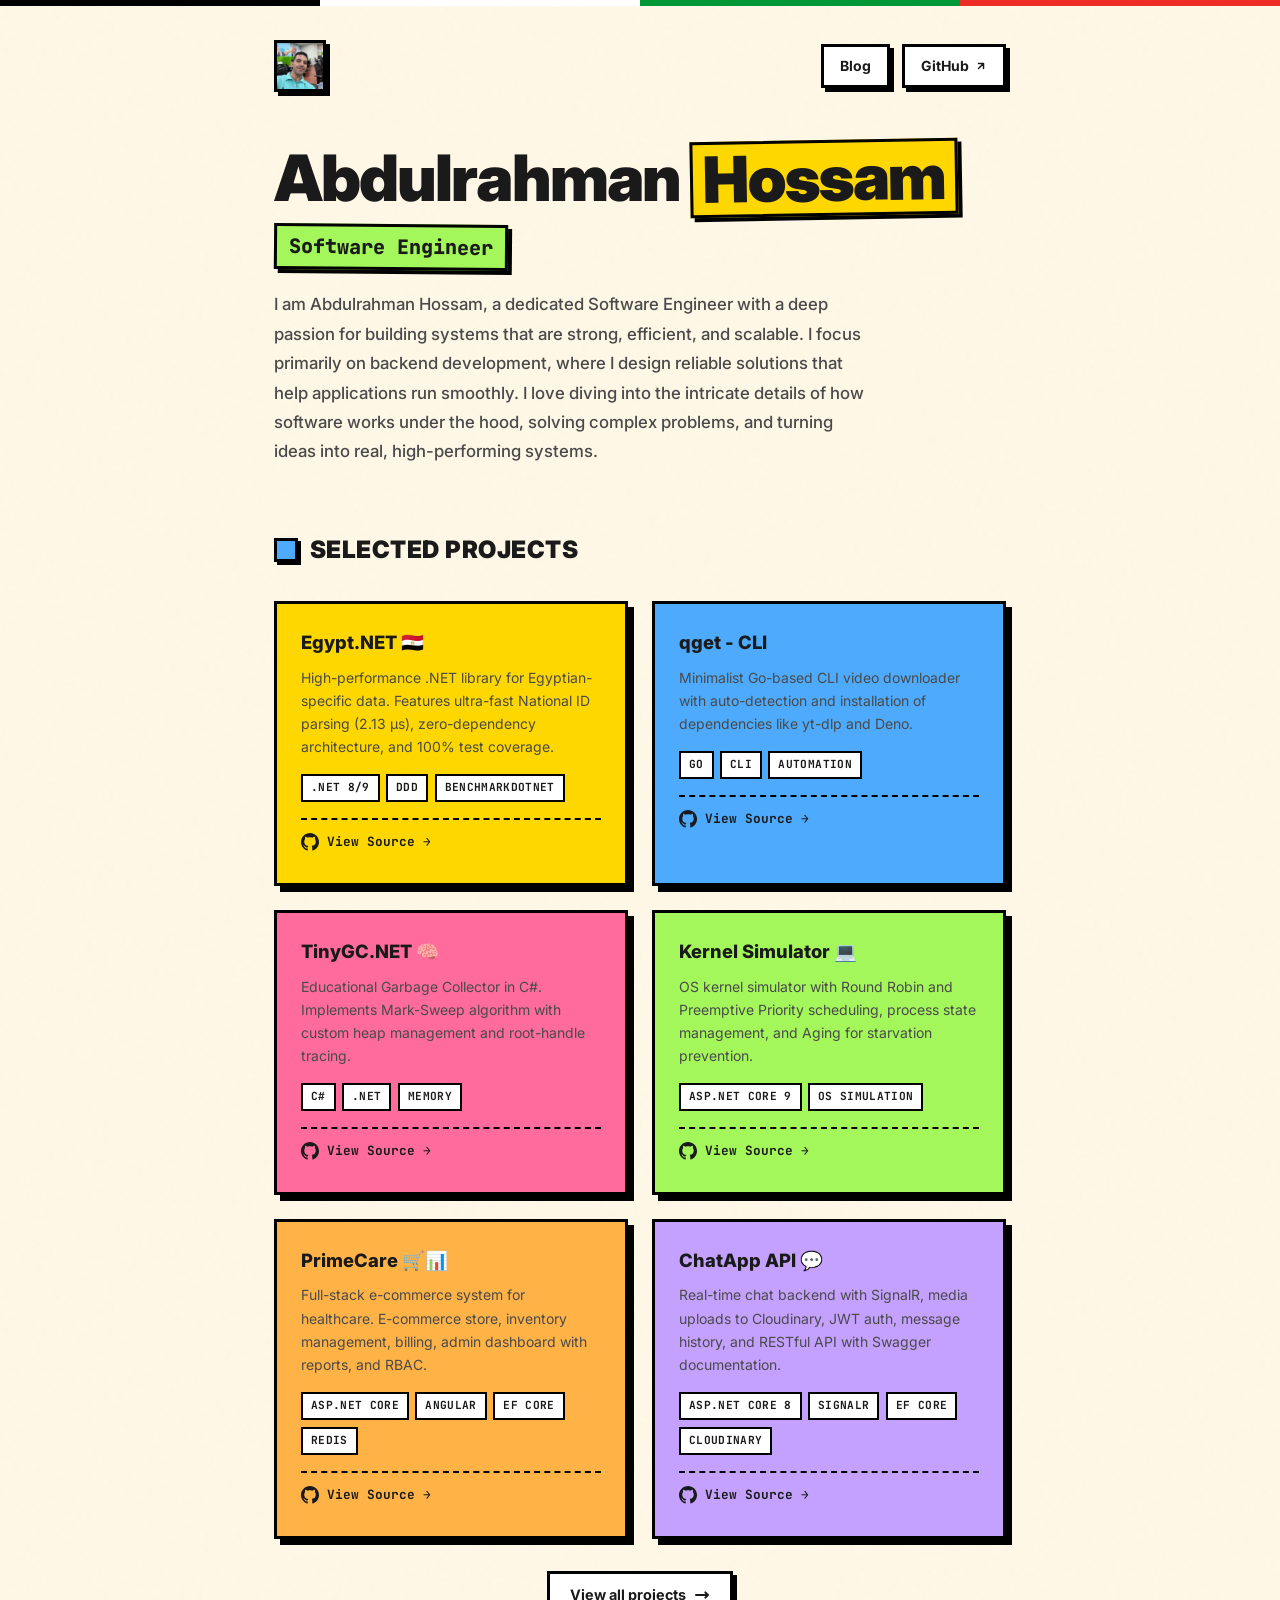
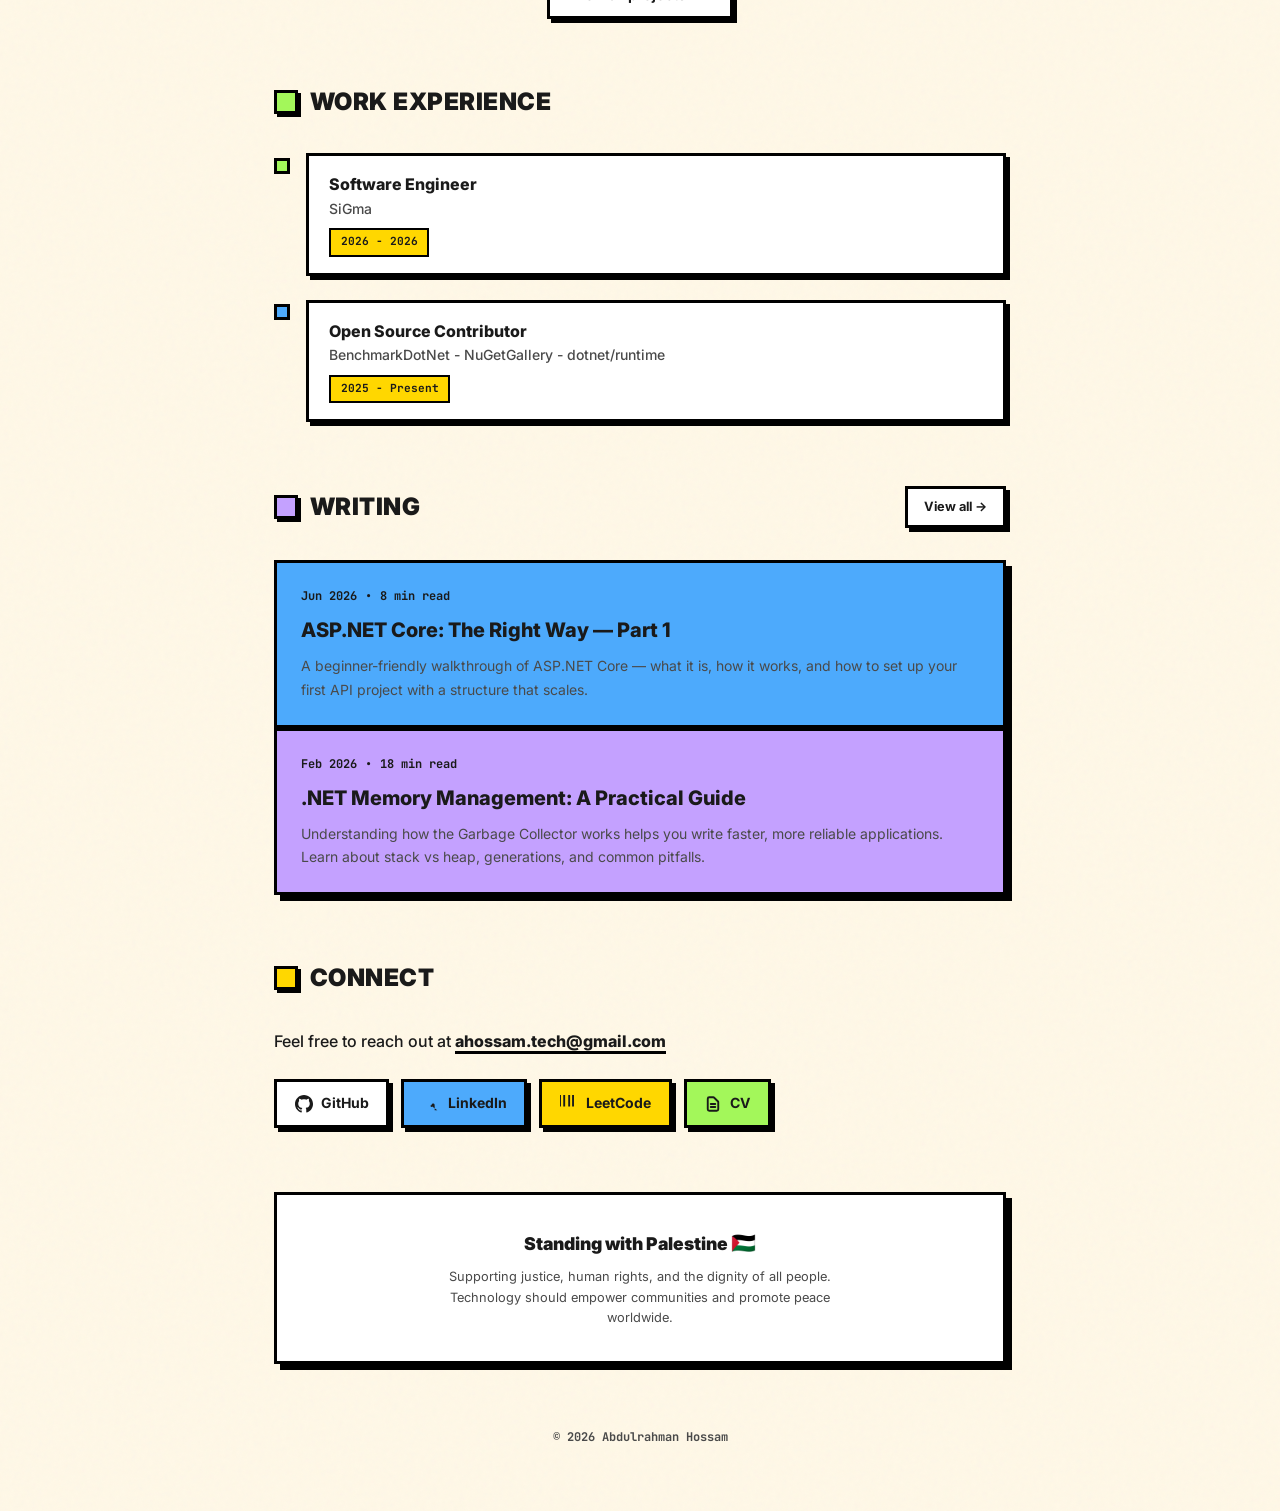
==== index.html @ 070689e4 "feat: add new blog post on ASP.NET Core and update blog stats" ====
<!DOCTYPE html>
<html lang="en">

<head>
    <meta charset="UTF-8">
    <meta name="viewport" content="width=device-width, initial-scale=1.0">
    <meta name="description"
        content="Abdulrahman Hossam - Software Engineer specializing in .NET, Go, and backend systems">
    <link rel="icon"
        href="data:image/svg+xml,<svg xmlns='http://www.w3.org/2000/svg' viewBox='0 0 100 100'><rect fill='%23FFD700' width='100' height='100' rx='0'/><rect fill='%23000' x='3' y='3' width='94' height='94' rx='0'/><text x='50' y='68' font-family='monospace' font-size='40' font-weight='bold' fill='%23FFD700' text-anchor='middle'>AH</text></svg>"
        type="image/svg+xml">
    <title>Abdulrahman Hossam | Software Engineer</title>

    <link rel="preconnect" href="https://fonts.googleapis.com">
    <link rel="preconnect" href="https://fonts.gstatic.com" crossorigin>
    <link rel="stylesheet"
        href="https://fonts.googleapis.com/css2?family=Inter:wght@400;500;600;700;800;900&family=JetBrains+Mono:wght@400;500;700&display=swap">

    <style>
        /* ============================================
           NEO-BRUTALISM DESIGN SYSTEM
           ============================================ */

        :root {
            --bg: #FFF8E7;
            --bg-alt: #FFF3D4;
            --card-bg: #fff;
            --text: #1a1a1a;
            --text-muted: #4a4a4a;
            --border: #000000;
            --shadow: #000000;
            --yellow: #FFD700;
            --pink: #FF6B9D;
            --blue: #4DAAFC;
            --green: #A3F75A;
            --purple: #C4A1FF;
            --orange: #FFB347;
            --red: #FF4D4D;
            --border-w: 3px;
            --shadow-sm: 4px 4px 0px var(--shadow);
            --shadow-md: 6px 6px 0px var(--shadow);
            --shadow-lg: 8px 8px 0px var(--shadow);
        }

        * {
            margin: 0;
            padding: 0;
            box-sizing: border-box;
        }

        html {
            scroll-behavior: smooth;
        }

        body {
            font-family: 'Inter', sans-serif;
            background-color: var(--bg);
            color: var(--text);
            min-height: 100vh;
            line-height: 1.6;
            /* Noise texture */
            background-image: url("data:image/svg+xml,%3Csvg viewBox='0 0 256 256' xmlns='http://www.w3.org/2000/svg'%3E%3Cfilter id='noise'%3E%3CfeTurbulence type='fractalNoise' baseFrequency='0.9' numOctaves='4' stitchTiles='stitch'/%3E%3C/filter%3E%3Crect width='100%25' height='100%25' filter='url(%23noise)' opacity='0.03'/%3E%3C/svg%3E");
        }

        a {
            color: inherit;
            text-decoration: none;
        }

        /* ============================================
           COMPONENTS
           ============================================ */

        /* --- Flag Banner --- */
        .flag-banner {
            position: fixed;
            top: 0;
            left: 0;
            width: 100%;
            height: 6px;
            display: flex;
            z-index: 100;
        }

        .flag-banner div {
            flex: 1;
        }

        /* --- Navigation --- */
        .nav {
            display: flex;
            justify-content: space-between;
            align-items: center;
            margin-bottom: 3rem;
            padding-top: 1rem;
        }

        .nav-avatar {
            width: 52px;
            height: 52px;
            border: var(--border-w) solid var(--border);
            box-shadow: var(--shadow-sm);
            overflow: hidden;
            background: var(--yellow);
        }

        .nav-avatar img {
            width: 100%;
            height: 100%;
            object-fit: cover;
        }

        .nav-links {
            display: flex;
            gap: 0.75rem;
        }

        .nav-link {
            display: inline-flex;
            align-items: center;
            gap: 0.35rem;
            padding: 0.5rem 1rem;
            font-size: 0.875rem;
            font-weight: 700;
            border: var(--border-w) solid var(--border);
            background: #fff;
            box-shadow: var(--shadow-sm);
            cursor: pointer;
            transition: transform 0.1s, box-shadow 0.1s;
        }

        .nav-link:hover {
            transform: translate(2px, 2px);
            box-shadow: 2px 2px 0px var(--shadow);
        }

        .nav-link:active {
            transform: translate(4px, 4px);
            box-shadow: none;
        }

        /* --- Hero --- */
        .hero {
            margin-bottom: 4rem;
        }

        .hero h1 {
            font-size: clamp(2.5rem, 6vw, 4rem);
            font-weight: 900;
            line-height: 1.1;
            letter-spacing: -0.03em;
            margin-bottom: 0.5rem;
        }

        .hero h1 .highlight {
            background: var(--yellow);
            padding: 0 0.15em;
            border: var(--border-w) solid var(--border);
            display: inline-block;
            transform: rotate(-1deg);
            box-shadow: var(--shadow-sm);
        }

        .hero-role {
            font-size: 1.25rem;
            font-weight: 800;
            font-family: 'JetBrains Mono', monospace;
            background: var(--green);
            display: inline-block;
            padding: 0.25rem 0.75rem;
            border: var(--border-w) solid var(--border);
            box-shadow: var(--shadow-sm);
            margin-bottom: 1.25rem;
            transform: rotate(0.5deg);
        }

        .hero-bio {
            font-size: 1.05rem;
            line-height: 1.75;
            color: var(--text-muted);
            max-width: 600px;
            font-weight: 500;
        }

        /* --- Section Headings --- */
        .section-heading {
            display: inline-flex;
            align-items: center;
            gap: 0.75rem;
            font-size: 1.5rem;
            font-weight: 900;
            text-transform: uppercase;
            letter-spacing: 0.02em;
            margin-bottom: 2rem;
        }

        .section-heading .marker {
            display: inline-block;
            width: 1.5rem;
            height: 1.5rem;
            border: var(--border-w) solid var(--border);
            box-shadow: 3px 3px 0px var(--shadow);
        }

        /* --- Project Cards --- */
        .projects-grid {
            display: grid;
            grid-template-columns: repeat(auto-fill, minmax(320px, 1fr));
            gap: 1.5rem;
        }

        .project-card {
            border: var(--border-w) solid var(--border);
            box-shadow: var(--shadow-md);
            padding: 1.5rem;
            transition: transform 0.15s, box-shadow 0.15s;
            position: relative;
        }

        .project-card:hover {
            transform: translate(3px, 3px);
            box-shadow: 3px 3px 0px var(--shadow);
        }

        .project-card:active {
            transform: translate(6px, 6px);
            box-shadow: none;
        }

        .project-card h3 {
            font-size: 1.15rem;
            font-weight: 800;
            margin-bottom: 0.5rem;
        }

        .project-card p {
            font-size: 0.875rem;
            line-height: 1.65;
            color: var(--text-muted);
            margin-bottom: 1rem;
        }

        .tags {
            display: flex;
            flex-wrap: wrap;
            gap: 0.4rem;
            margin-bottom: 1rem;
        }

        .tag {
            font-size: 0.7rem;
            font-weight: 700;
            font-family: 'JetBrains Mono', monospace;
            padding: 0.2rem 0.5rem;
            border: 2px solid var(--border);
            background: #fff;
            text-transform: uppercase;
            letter-spacing: 0.03em;
        }

        .project-card .card-divider {
            border: none;
            border-top: 2px dashed var(--border);
            margin-bottom: 0.75rem;
        }

        .project-link {
            display: inline-flex;
            align-items: center;
            gap: 0.5rem;
            font-size: 0.8rem;
            font-weight: 700;
            font-family: 'JetBrains Mono', monospace;
            transition: gap 0.15s;
        }

        .project-card:hover .project-link {
            gap: 0.85rem;
        }

        .view-all-link {
            display: inline-flex;
            align-items: center;
            gap: 0.5rem;
            font-size: 0.9rem;
            font-weight: 700;
            padding: 0.6rem 1.25rem;
            border: var(--border-w) solid var(--border);
            background: #fff;
            box-shadow: var(--shadow-sm);
            margin-top: 2rem;
            transition: transform 0.1s, box-shadow 0.1s;
        }

        .view-all-link:hover {
            transform: translate(2px, 2px);
            box-shadow: 2px 2px 0px var(--shadow);
        }

        /* --- Experience Timeline --- */
        .timeline {
            display: flex;
            flex-direction: column;
            gap: 1.5rem;
        }

        .timeline-item {
            display: flex;
            gap: 1rem;
            align-items: flex-start;
        }

        .timeline-dot {
            width: 1rem;
            height: 1rem;
            border: var(--border-w) solid var(--border);
            margin-top: 0.3rem;
            flex-shrink: 0;
        }

        .timeline-content {
            flex: 1;
            border: var(--border-w) solid var(--border);
            padding: 1rem 1.25rem;
            background: #fff;
            box-shadow: var(--shadow-sm);
        }

        .timeline-content h3 {
            font-weight: 800;
            font-size: 1rem;
        }

        .timeline-content .company {
            font-size: 0.875rem;
            color: var(--text-muted);
            font-weight: 500;
        }

        .timeline-date {
            display: inline-block;
            font-size: 0.7rem;
            font-weight: 700;
            font-family: 'JetBrains Mono', monospace;
            padding: 0.2rem 0.6rem;
            border: 2px solid var(--border);
            background: var(--yellow);
            margin-top: 0.5rem;
        }

        /* --- Writing Section --- */
        .writing-card {
            border: var(--border-w) solid var(--border);
            box-shadow: var(--shadow-md);
            padding: 1.5rem;
            background: var(--purple);
            transition: transform 0.15s, box-shadow 0.15s;
        }

        .writing-card:hover {
            transform: translate(3px, 3px);
            box-shadow: 3px 3px 0px var(--shadow);
        }

        .writing-card .meta {
            display: flex;
            align-items: center;
            gap: 0.5rem;
            font-size: 0.75rem;
            font-weight: 700;
            font-family: 'JetBrains Mono', monospace;
            margin-bottom: 0.5rem;
        }

        .writing-card h3 {
            font-size: 1.25rem;
            font-weight: 800;
            margin-bottom: 0.5rem;
        }

        .writing-card p {
            font-size: 0.875rem;
            line-height: 1.65;
            color: var(--text-muted);
        }

        /* --- Connect --- */
        .connect-buttons {
            display: flex;
            flex-wrap: wrap;
            gap: 0.75rem;
        }

        .connect-btn {
            display: inline-flex;
            align-items: center;
            gap: 0.5rem;
            padding: 0.65rem 1.1rem;
            font-size: 0.875rem;
            font-weight: 700;
            border: var(--border-w) solid var(--border);
            box-shadow: var(--shadow-sm);
            transition: transform 0.1s, box-shadow 0.1s;
            cursor: pointer;
        }

        .connect-btn:hover {
            transform: translate(2px, 2px);
            box-shadow: 2px 2px 0px var(--shadow);
        }

        .connect-btn:active {
            transform: translate(4px, 4px);
            box-shadow: none;
        }

        .connect-email {
            font-weight: 800;
            border-bottom: 3px solid var(--border);
        }

        .connect-email:hover {
            background: var(--yellow);
        }

        /* --- Solidarity Banner --- */
        .solidarity {
            border: var(--border-w) solid var(--border);
            padding: 2rem;
            text-align: center;
            background: #fff;
            box-shadow: var(--shadow-md);
            margin-bottom: 3rem;
        }

        .solidarity h3 {
            font-weight: 900;
            font-size: 1.1rem;
            margin-bottom: 0.5rem;
        }

        .solidarity p {
            font-size: 0.8rem;
            color: var(--text-muted);
            max-width: 28rem;
            margin: 0 auto;
            line-height: 1.6;
        }



        /* --- Footer --- */
        footer {
            display: flex;
            justify-content: center;
            align-items: center;
            padding: 1rem 0;
            font-size: 0.75rem;
            font-weight: 700;
            font-family: 'JetBrains Mono', monospace;
            color: var(--text-muted);
        }

        /* --- Responsive --- */
        @media (max-width: 640px) {
            .projects-grid {
                grid-template-columns: 1fr;
            }

            .nav-links {
                gap: 0.4rem;
            }

            .nav-link {
                padding: 0.4rem 0.7rem;
                font-size: 0.8rem;
            }

            .connect-buttons {
                flex-direction: column;
            }

            .connect-btn {
                width: 100%;
                justify-content: center;
            }
        }

        /* Focus states */
        a:focus-visible,
        button:focus-visible {
            outline: 3px solid var(--blue);
            outline-offset: 2px;
        }

        /* Section spacing */
        .section {
            margin-bottom: 4rem;
        }
    </style>
</head>

<body>
    <!-- Flag Banner -->
    <div class="flag-banner" role="banner">
        <div style="background:#000"></div>
        <div style="background:#fff"></div>
        <div style="background:#009736"></div>
        <div style="background:#ed2c25"></div>
    </div>

    <main style="max-width: 780px; margin: 0 auto; padding: 1.5rem 1.5rem 3rem;" role="main">
        <!-- Navigation -->
        <nav class="nav" role="navigation" aria-label="Main navigation">
            <div class="nav-avatar">
                <img src="images/prt.jpg" alt="Abdulrahman Hossam">
            </div>
            <div class="nav-links">
                <a href="blog.html" class="nav-link">Blog</a>
                <a href="https://github.com/abdulrahmanhossam" target="_blank" rel="noopener noreferrer"
                    class="nav-link">
                    GitHub
                    <svg width="12" height="12" fill="none" stroke="currentColor" viewBox="0 0 24 24">
                        <path stroke-linecap="round" stroke-linejoin="round" stroke-width="3"
                            d="M7 17L17 7M17 7H7M17 7v10"></path>
                    </svg>
                </a>
            </div>
        </nav>

        <!-- Hero -->
        <header class="hero">
            <h1>
                Abdulrahman
                <span class="highlight">Hossam</span>
            </h1>
            <div class="hero-role">Software Engineer</div>
            <p class="hero-bio">
                I am Abdulrahman Hossam, a dedicated Software Engineer with a deep passion for building systems that
                are strong,
                efficient, and scalable. I focus primarily on backend development, where I design reliable solutions
                that help
                applications run smoothly. I love diving into the intricate details of how software works under the
                hood, solving
                complex problems, and turning ideas into real, high-performing systems.
            </p>
        </header>

        <!-- Selected Projects -->
        <section class="section" aria-labelledby="projects-heading">
            <h2 id="projects-heading" class="section-heading">
                <span class="marker" style="background: var(--blue);"></span>
                Selected Projects
            </h2>

            <div class="projects-grid">
                <!-- Egypt.NET -->
                <article class="project-card" style="background: var(--yellow);">
                    <h3>Egypt.NET 🇪🇬</h3>
                    <p>
                        High-performance .NET library for Egyptian-specific data. Features ultra-fast National ID
                        parsing (2.13 μs), zero-dependency architecture, and 100% test coverage.
                    </p>
                    <div class="tags">
                        <span class="tag">.NET 8/9</span>
                        <span class="tag">DDD</span>
                        <span class="tag">BenchmarkDotNet</span>
                    </div>
                    <hr class="card-divider">
                    <a href="https://github.com/abdulrahmanhossam/egypt-net-core" target="_blank"
                        rel="noopener noreferrer" class="project-link">
                        <svg width="18" height="18" fill="currentColor" viewBox="0 0 24 24">
                            <path
                                d="M12 0c-6.626 0-12 5.373-12 12 0 5.302 3.438 9.8 8.207 11.387.599.111.793-.261.793-.577v-2.234c-3.338.726-4.033-1.416-4.033-1.416-.546-1.387-1.333-1.756-1.333-1.756-1.089-.745.083-.729.083-.729 1.205.084 1.839 1.237 1.839 1.237 1.07 1.834 2.807 1.304 3.492.997.107-.775.418-1.305.762-1.604-2.665-.305-5.467-1.335-5.467-5.931 0-1.311.469-2.381 1.236-3.221-.124-.303-.535-1.524.117-3.176 0 0 1.008-.322 3.301 1.23.957-.266 1.983-.399 3.003-.404 1.02.005 2.047.138 3.006.404 2.291-1.552 3.297-1.23 3.297-1.23.653 1.652.242 2.874.118 3.176.77.84 1.241 1.911 1.241 3.221 0 4.609-2.807 5.624-5.479 5.921.43.372.823 1.102.823 2.222v3.293c0 .319.192.694.801.576 4.765-1.589 8.199-6.086 8.199-11.386 0-6.627-5.373-12-12-12z" />
                        </svg>
                        View Source →
                    </a>
                </article>

                <!-- qget -->
                <article class="project-card" style="background: var(--blue);">
                    <h3>qget - CLI</h3>
                    <p>
                        Minimalist Go-based CLI video downloader with auto-detection and installation of dependencies
                        like yt-dlp and Deno.
                    </p>
                    <div class="tags">
                        <span class="tag">Go</span>
                        <span class="tag">CLI</span>
                        <span class="tag">Automation</span>
                    </div>
                    <hr class="card-divider">
                    <a href="https://github.com/abdulrahmanhossam/qget" target="_blank" rel="noopener noreferrer"
                        class="project-link">
                        <svg width="18" height="18" fill="currentColor" viewBox="0 0 24 24">
                            <path
                                d="M12 0c-6.626 0-12 5.373-12 12 0 5.302 3.438 9.8 8.207 11.387.599.111.793-.261.793-.577v-2.234c-3.338.726-4.033-1.416-4.033-1.416-.546-1.387-1.333-1.756-1.333-1.756-1.089-.745.083-.729.083-.729 1.205.084 1.839 1.237 1.839 1.237 1.07 1.834 2.807 1.304 3.492.997.107-.775.418-1.305.762-1.604-2.665-.305-5.467-1.335-5.467-5.931 0-1.311.469-2.381 1.236-3.221-.124-.303-.535-1.524.117-3.176 0 0 1.008-.322 3.301 1.23.957-.266 1.983-.399 3.003-.404 1.02.005 2.047.138 3.006.404 2.291-1.552 3.297-1.23 3.297-1.23.653 1.652.242 2.874.118 3.176.77.84 1.241 1.911 1.241 3.221 0 4.609-2.807 5.624-5.479 5.921.43.372.823 1.102.823 2.222v3.293c0 .319.192.694.801.576 4.765-1.589 8.199-6.086 8.199-11.386 0-6.627-5.373-12-12-12z" />
                        </svg>
                        View Source →
                    </a>
                </article>

                <!-- TinyGC.NET -->
                <article class="project-card" style="background: var(--pink);">
                    <h3>TinyGC.NET 🧠</h3>
                    <p>
                        Educational Garbage Collector in C#. Implements Mark-Sweep algorithm with custom heap management
                        and root-handle tracing.
                    </p>
                    <div class="tags">
                        <span class="tag">C#</span>
                        <span class="tag">.NET</span>
                        <span class="tag">Memory</span>
                    </div>
                    <hr class="card-divider">
                    <a href="https://github.com/abdulrahmanhossam/tinygc.net" target="_blank" rel="noopener noreferrer"
                        class="project-link">
                        <svg width="18" height="18" fill="currentColor" viewBox="0 0 24 24">
                            <path
                                d="M12 0c-6.626 0-12 5.373-12 12 0 5.302 3.438 9.8 8.207 11.387.599.111.793-.261.793-.577v-2.234c-3.338.726-4.033-1.416-4.033-1.416-.546-1.387-1.333-1.756-1.333-1.756-1.089-.745.083-.729.083-.729 1.205.084 1.839 1.237 1.839 1.237 1.07 1.834 2.807 1.304 3.492.997.107-.775.418-1.305.762-1.604-2.665-.305-5.467-1.335-5.467-5.931 0-1.311.469-2.381 1.236-3.221-.124-.303-.535-1.524.117-3.176 0 0 1.008-.322 3.301 1.23.957-.266 1.983-.399 3.003-.404 1.02.005 2.047.138 3.006.404 2.291-1.552 3.297-1.23 3.297-1.23.653 1.652.242 2.874.118 3.176.77.84 1.241 1.911 1.241 3.221 0 4.609-2.807 5.624-5.479 5.921.43.372.823 1.102.823 2.222v3.293c0 .319.192.694.801.576 4.765-1.589 8.199-6.086 8.199-11.386 0-6.627-5.373-12-12-12z" />
                        </svg>
                        View Source →
                    </a>
                </article>

                <!-- Kernel Simulator -->
                <article class="project-card" style="background: var(--green);">
                    <h3>Kernel Simulator 💻</h3>
                    <p>
                        OS kernel simulator with Round Robin and Preemptive Priority scheduling, process state
                        management, and Aging for starvation prevention.
                    </p>
                    <div class="tags">
                        <span class="tag">ASP.NET Core 9</span>
                        <span class="tag">OS Simulation</span>
                    </div>
                    <hr class="card-divider">
                    <a href="https://github.com/abdulrahmanhossam/kernel-simulator" target="_blank"
                        rel="noopener noreferrer" class="project-link">
                        <svg width="18" height="18" fill="currentColor" viewBox="0 0 24 24">
                            <path
                                d="M12 0c-6.626 0-12 5.373-12 12 0 5.302 3.438 9.8 8.207 11.387.599.111.793-.261.793-.577v-2.234c-3.338.726-4.033-1.416-4.033-1.416-.546-1.387-1.333-1.756-1.333-1.756-1.089-.745.083-.729.083-.729 1.205.084 1.839 1.237 1.839 1.237 1.07 1.834 2.807 1.304 3.492.997.107-.775.418-1.305.762-1.604-2.665-.305-5.467-1.335-5.467-5.931 0-1.311.469-2.381 1.236-3.221-.124-.303-.535-1.524.117-3.176 0 0 1.008-.322 3.301 1.23.957-.266 1.983-.399 3.003-.404 1.02.005 2.047.138 3.006.404 2.291-1.552 3.297-1.23 3.297-1.23.653 1.652.242 2.874.118 3.176.77.84 1.241 1.911 1.241 3.221 0 4.609-2.807 5.624-5.479 5.921.43.372.823 1.102.823 2.222v3.293c0 .319.192.694.801.576 4.765-1.589 8.199-6.086 8.199-11.386 0-6.627-5.373-12-12-12z" />
                        </svg>
                        View Source →
                    </a>
                </article>

                <!-- PrimeCare -->
                <article class="project-card" style="background: var(--orange);">
                    <h3>PrimeCare 🛒📊</h3>
                    <p>
                        Full-stack e-commerce system for healthcare. E-commerce store, inventory management, billing,
                        admin dashboard with reports, and RBAC.
                    </p>
                    <div class="tags">
                        <span class="tag">ASP.NET Core</span>
                        <span class="tag">Angular</span>
                        <span class="tag">EF Core</span>
                        <span class="tag">Redis</span>
                    </div>
                    <hr class="card-divider">
                    <a href="https://github.com/abdulrahmanhossam/primecare" target="_blank" rel="noopener noreferrer"
                        class="project-link">
                        <svg width="18" height="18" fill="currentColor" viewBox="0 0 24 24">
                            <path
                                d="M12 0c-6.626 0-12 5.373-12 12 0 5.302 3.438 9.8 8.207 11.387.599.111.793-.261.793-.577v-2.234c-3.338.726-4.033-1.416-4.033-1.416-.546-1.387-1.333-1.756-1.333-1.756-1.089-.745.083-.729.083-.729 1.205.084 1.839 1.237 1.839 1.237 1.07 1.834 2.807 1.304 3.492.997.107-.775.418-1.305.762-1.604-2.665-.305-5.467-1.335-5.467-5.931 0-1.311.469-2.381 1.236-3.221-.124-.303-.535-1.524.117-3.176 0 0 1.008-.322 3.301 1.23.957-.266 1.983-.399 3.003-.404 1.02.005 2.047.138 3.006.404 2.291-1.552 3.297-1.23 3.297-1.23.653 1.652.242 2.874.118 3.176.77.84 1.241 1.911 1.241 3.221 0 4.609-2.807 5.624-5.479 5.921.43.372.823 1.102.823 2.222v3.293c0 .319.192.694.801.576 4.765-1.589 8.199-6.086 8.199-11.386 0-6.627-5.373-12-12-12z" />
                        </svg>
                        View Source →
                    </a>
                </article>

                <!-- ChatApp API -->
                <article class="project-card" style="background: var(--purple);">
                    <h3>ChatApp API 💬</h3>
                    <p>
                        Real-time chat backend with SignalR, media uploads to Cloudinary, JWT auth, message history, and
                        RESTful API with Swagger documentation.
                    </p>
                    <div class="tags">
                        <span class="tag">ASP.NET Core 8</span>
                        <span class="tag">SignalR</span>
                        <span class="tag">EF Core</span>
                        <span class="tag">Cloudinary</span>
                    </div>
                    <hr class="card-divider">
                    <a href="https://github.com/abdulrahmanhossam/ChatApp-Api" target="_blank" rel="noopener noreferrer"
                        class="project-link">
                        <svg width="18" height="18" fill="currentColor" viewBox="0 0 24 24">
                            <path
                                d="M12 0c-6.626 0-12 5.373-12 12 0 5.302 3.438 9.8 8.207 11.387.599.111.793-.261.793-.577v-2.234c-3.338.726-4.033-1.416-4.033-1.416-.546-1.387-1.333-1.756-1.333-1.756-1.089-.745.083-.729.083-.729 1.205.084 1.839 1.237 1.839 1.237 1.07 1.834 2.807 1.304 3.492.997.107-.775.418-1.305.762-1.604-2.665-.305-5.467-1.335-5.467-5.931 0-1.311.469-2.381 1.236-3.221-.124-.303-.535-1.524.117-3.176 0 0 1.008-.322 3.301 1.23.957-.266 1.983-.399 3.003-.404 1.02.005 2.047.138 3.006.404 2.291-1.552 3.297-1.23 3.297-1.23.653 1.652.242 2.874.118 3.176.77.84 1.241 1.911 1.241 3.221 0 4.609-2.807 5.624-5.479 5.921.43.372.823 1.102.823 2.222v3.293c0 .319.192.694.801.576 4.765-1.589 8.199-6.086 8.199-11.386 0-6.627-5.373-12-12-12z" />
                        </svg>
                        View Source →
                    </a>
                </article>
            </div>

            <div style="text-align: center;">
                <a href="https://github.com/abdulrahmanhossam?q=all" class="view-all-link">
                    View all projects
                    <svg width="16" height="16" fill="none" stroke="currentColor" viewBox="0 0 24 24">
                        <path stroke-linecap="round" stroke-linejoin="round" stroke-width="3"
                            d="M17 8l4 4m0 0l-4 4m4-4H3"></path>
                    </svg>
                </a>
            </div>
        </section>

        <!-- Work Experience -->
        <section class="section" aria-labelledby="experience-heading">
            <h2 id="experience-heading" class="section-heading">
                <span class="marker" style="background: var(--green);"></span>
                Work Experience
            </h2>

            <div class="timeline">
                <article class="timeline-item">
                    <div class="timeline-dot" style="background: var(--green);"></div>
                    <div class="timeline-content">
                        <h3>Software Engineer</h3>
                        <p class="company">SiGma</p>
                        <div class="timeline-date">2026 - 2026</div>
                    </div>
                </article>

                <article class="timeline-item">
                    <div class="timeline-dot" style="background: var(--blue);"></div>
                    <div class="timeline-content">
                        <h3>Open Source Contributor</h3>
                        <p class="company">BenchmarkDotNet - NuGetGallery - dotnet/runtime</p>
                        <div class="timeline-date">2025 - Present</div>
                    </div>
                </article>
            </div>
        </section>

        <!-- Writing / Blog -->
        <section class="section" aria-labelledby="writing-heading">
            <div style="display: flex; justify-content: space-between; align-items: center; margin-bottom: 2rem;">
                <h2 id="writing-heading" class="section-heading" style="margin-bottom: 0;">
                    <span class="marker" style="background: var(--purple);"></span>
                    Writing
                </h2>
                <a href="blog.html" class="nav-link" style="font-size: 0.8rem;">View all →</a>
            </div>

            <a href="article.html?post=aspnet-core-right-way-part-1" class="writing-card" style="display: block; background: var(--blue);">
                <div class="meta">
                    <span>Jun 2026</span>
                    <span>•</span>
                    <span>8 min read</span>
                </div>
                <h3>ASP.NET Core: The Right Way — Part 1</h3>
                <p>
                    A beginner-friendly walkthrough of ASP.NET Core — what it is, how it works, and how to set
                    up your first API project with a structure that scales.
                </p>
            </a>
            <a href="article.html?post=dotnet-memory-internals" class="writing-card" style="display: block;">
                <div class="meta">
                    <span>Feb 2026</span>
                    <span>•</span>
                    <span>18 min read</span>
                </div>
                <h3>.NET Memory Management: A Practical Guide</h3>
                <p>
                    Understanding how the Garbage Collector works helps you write faster, more reliable applications.
                    Learn about stack vs heap, generations, and common pitfalls.
                </p>
            </a>
        </section>

        <!-- Connect -->
        <section class="section" aria-labelledby="connect-heading">
            <h2 id="connect-heading" class="section-heading">
                <span class="marker" style="background: var(--yellow);"></span>
                Connect
            </h2>

            <p style="margin-bottom: 1.5rem; font-size: 1rem; font-weight: 500;">
                Feel free to reach out at
                <a href="mailto:ahossam.tech@gmail.com" class="connect-email">ahossam.tech@gmail.com</a>
            </p>

            <div class="connect-buttons">
                <a href="https://github.com/abdulrahmanhossam" target="_blank" rel="noopener noreferrer"
                    class="connect-btn" style="background: #fff;">
                    <svg width="18" height="18" fill="currentColor" viewBox="0 0 24 24">
                        <path
                            d="M12 0c-6.626 0-12 5.373-12 12 0 5.302 3.438 9.8 8.207 11.387.599.111.793-.261.793-.577v-2.234c-3.338.726-4.033-1.416-4.033-1.416-.546-1.387-1.333-1.756-1.333-1.756-1.089-.745.083-.729.083-.729 1.205.084 1.839 1.237 1.839 1.237 1.07 1.834 2.807 1.304 3.492.997.107-.775.418-1.305.762-1.604-2.665-.305-5.467-1.335-5.467-5.931 0-1.311.469-2.381 1.236-3.221-.124-.303-.535-1.524.117-3.176 0 0 1.008-.322 3.301 1.23.957-.266 1.983-.399 3.003-.404 1.02.005 2.047.138 3.006.404 2.291-1.552 3.297-1.23 3.297-1.23.653 1.652.242 2.874.118 3.176.77.84 1.241 1.911 1.241 3.221 0 4.609-2.807 5.624-5.479 5.921.43.372.823 1.102.823 2.222v3.293c0 .319.192.694.801.576 4.765-1.589 8.199-6.086 8.199-11.386 0-6.627-5.373-12-12-12z" />
                    </svg>
                    GitHub
                </a>
                <a href="https://www.linkedin.com/in/abdulrahman-hossam-0ba758285/" target="_blank"
                    rel="noopener noreferrer" class="connect-btn" style="background: var(--blue);">
                    <svg width="18" height="18" fill="currentColor" viewBox="0 0 24 24">
                        <path
                            d="M20.447 20.452h-3.554v-5.569c0-1.804-.276-3.41-1.608-3.41-1.608 0-1.794.433-2.867 2.21-2.867 1.185 0 1.507 1.159 1.507 2.209v4.641h-3.318V7.385h3.318v1.022h.046c.477-.91 1.689-1.867 3.4-1.867 2.871 0 3.258 1.879 3.258 3.828v5.519h.002zm-10.79-1.456c-1.467 0-2.547-.947-2.547-2.167 0-1.219.96-2.166 2.43-2.166 1.468 0 2.547.947 2.547 2.166 0 1.22-.96 2.167-2.43 2.167zm6.082 1.456h-3.319V7.385h3.319v11.521zM5.336 7.385H2.01v11.521h3.326V7.385z" />
                    </svg>
                    LinkedIn
                </a>
                <a href="https://leetcode.com/u/abdulrhman7ossam2002/" target="_blank" rel="noopener noreferrer"
                    class="connect-btn" style="background: var(--yellow);">
                    <svg width="18" height="18" fill="currentColor" viewBox="0 0 24 24">
                        <path
                            d="M13.483 0h-2.52v15.474h2.52V0zM6.863 0H4.34v15.474h2.523V0zM1.287 0H-1.205v15.474h2.492V0zM18.644 0h-2.52v15.474h2.52V0z" />
                    </svg>
                    LeetCode
                </a>
                <a href="pdfs/Abdulrahman_Hossam_CV.pdf" target="_blank" class="connect-btn"
                    style="background: var(--green);">
                    <svg width="18" height="18" fill="none" stroke="currentColor" viewBox="0 0 24 24">
                        <path stroke-linecap="round" stroke-linejoin="round" stroke-width="2.5"
                            d="M9 12h6m-6 4h6m2 5H7a2 2 0 01-2-2V5a2 2 0 012-2h5.586a1 1 0 01.707.293l5.414 5.414a1 1 0 01.293.707V19a2 2 0 01-2 2z">
                        </path>
                    </svg>
                    CV
                </a>
            </div>
        </section>

        <!-- Solidarity Message -->
        <div class="solidarity">
            <h3>
                Standing with Palestine
                <span style="font-size: 1.25rem;">🇵🇸</span>
            </h3>
            <p>
                Supporting justice, human rights, and the dignity of all people. Technology should empower
                communities and promote peace worldwide.
            </p>
        </div>

        <!-- Footer -->
        <footer>
            <p>© 2026 Abdulrahman Hossam</p>
        </footer>
    </main>
</body>

</html>
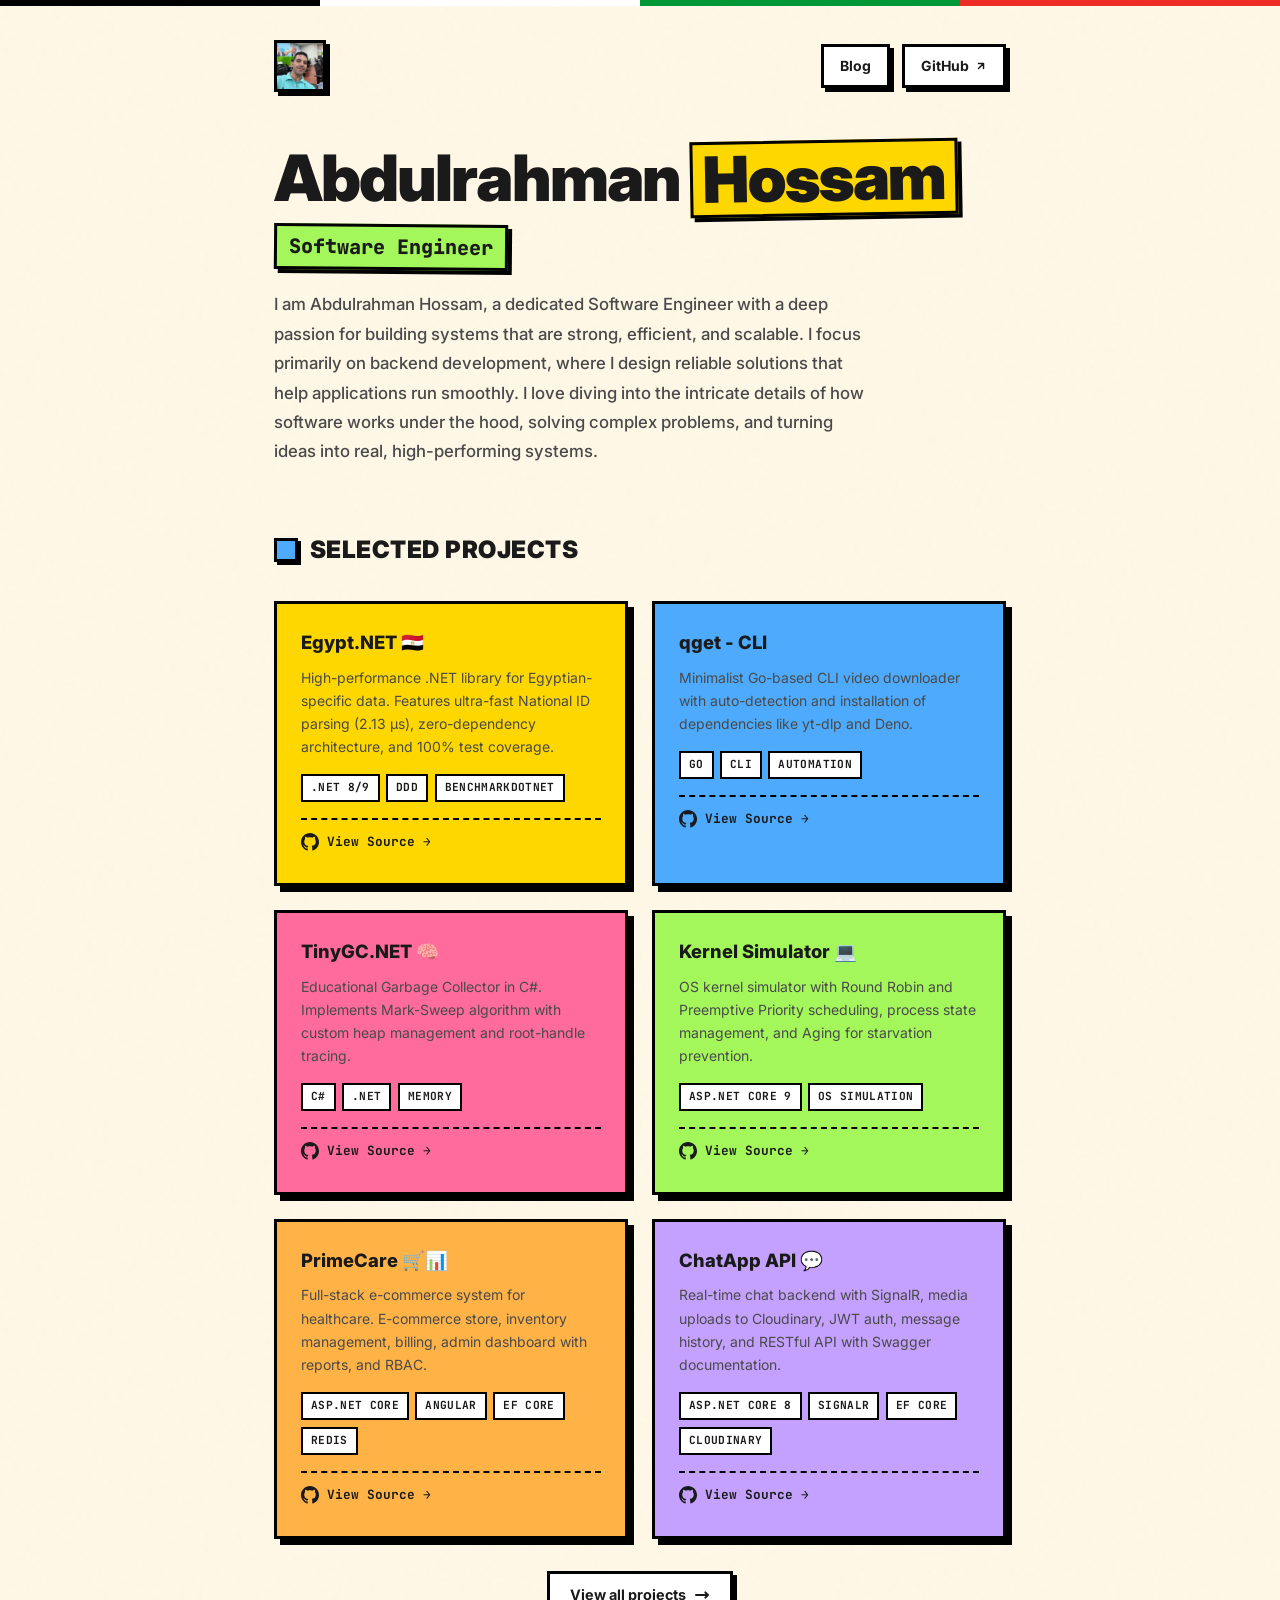
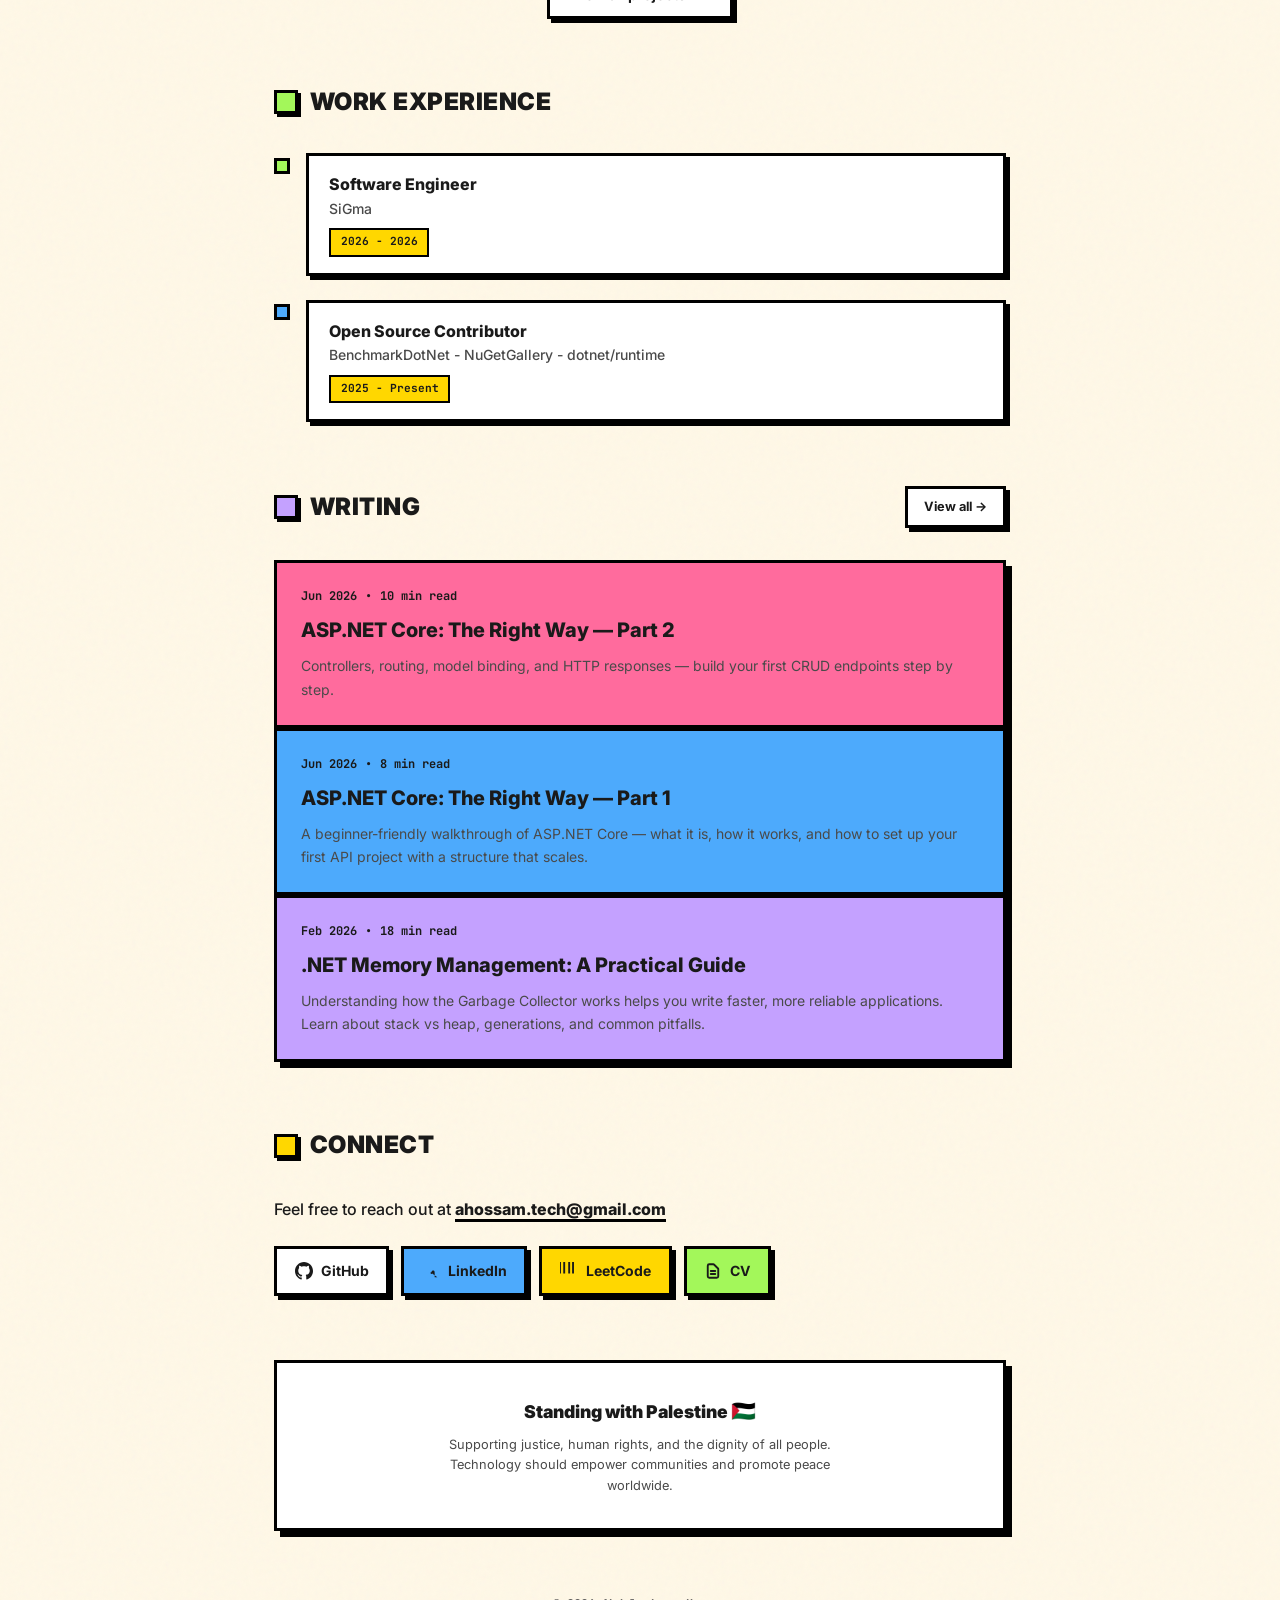
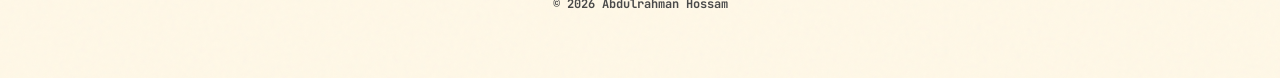
==== commit b043d2db: "feat: add Part 2 of ASP.NET Core series and update blog stats" ====
--- a/index.html
+++ b/index.html
@@ -743,6 +743,18 @@
                 <a href="blog.html" class="nav-link" style="font-size: 0.8rem;">View all →</a>
             </div>
 
+            <a href="article.html?post=aspnet-core-right-way-part-2" class="writing-card" style="display: block; background: var(--pink);">
+                <div class="meta">
+                    <span>Jun 2026</span>
+                    <span>•</span>
+                    <span>10 min read</span>
+                </div>
+                <h3>ASP.NET Core: The Right Way — Part 2</h3>
+                <p>
+                    Controllers, routing, model binding, and HTTP responses — build your first CRUD endpoints
+                    step by step.
+                </p>
+            </a>
             <a href="article.html?post=aspnet-core-right-way-part-1" class="writing-card" style="display: block; background: var(--blue);">
                 <div class="meta">
                     <span>Jun 2026</span>
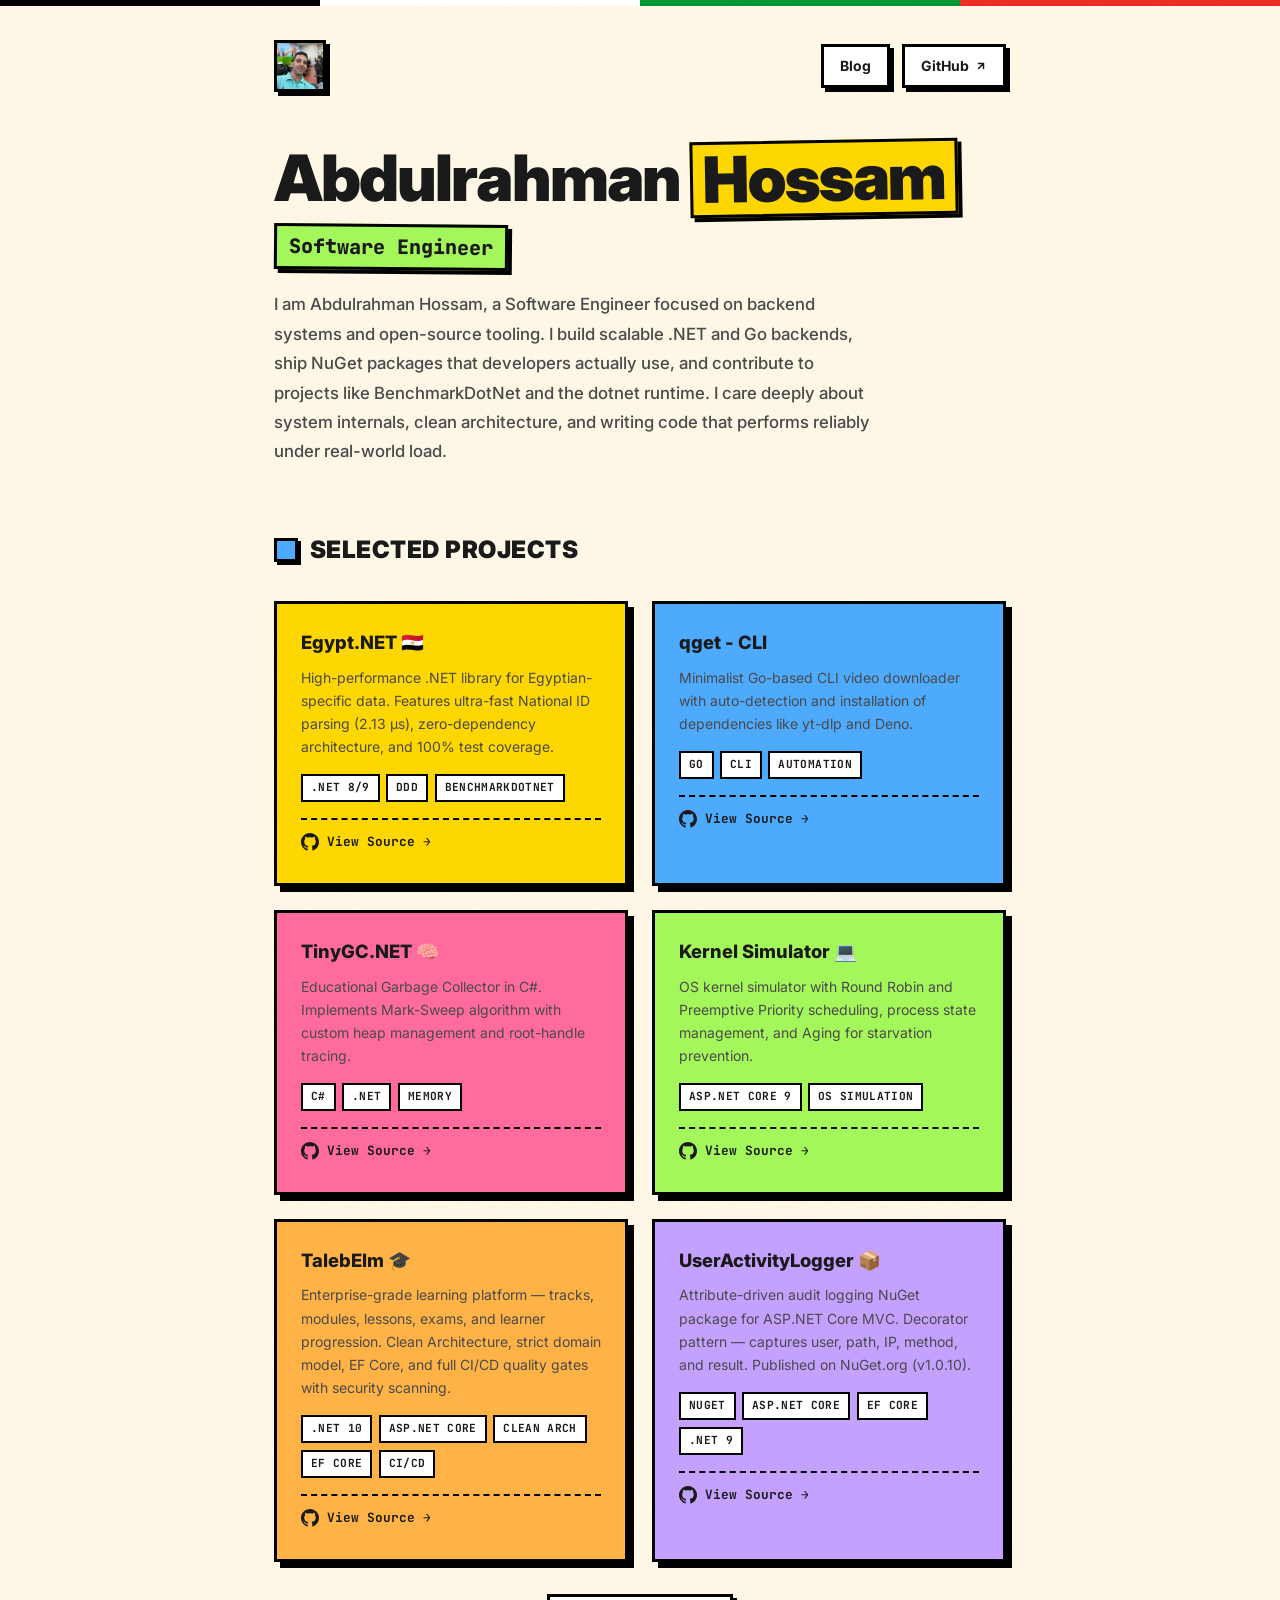
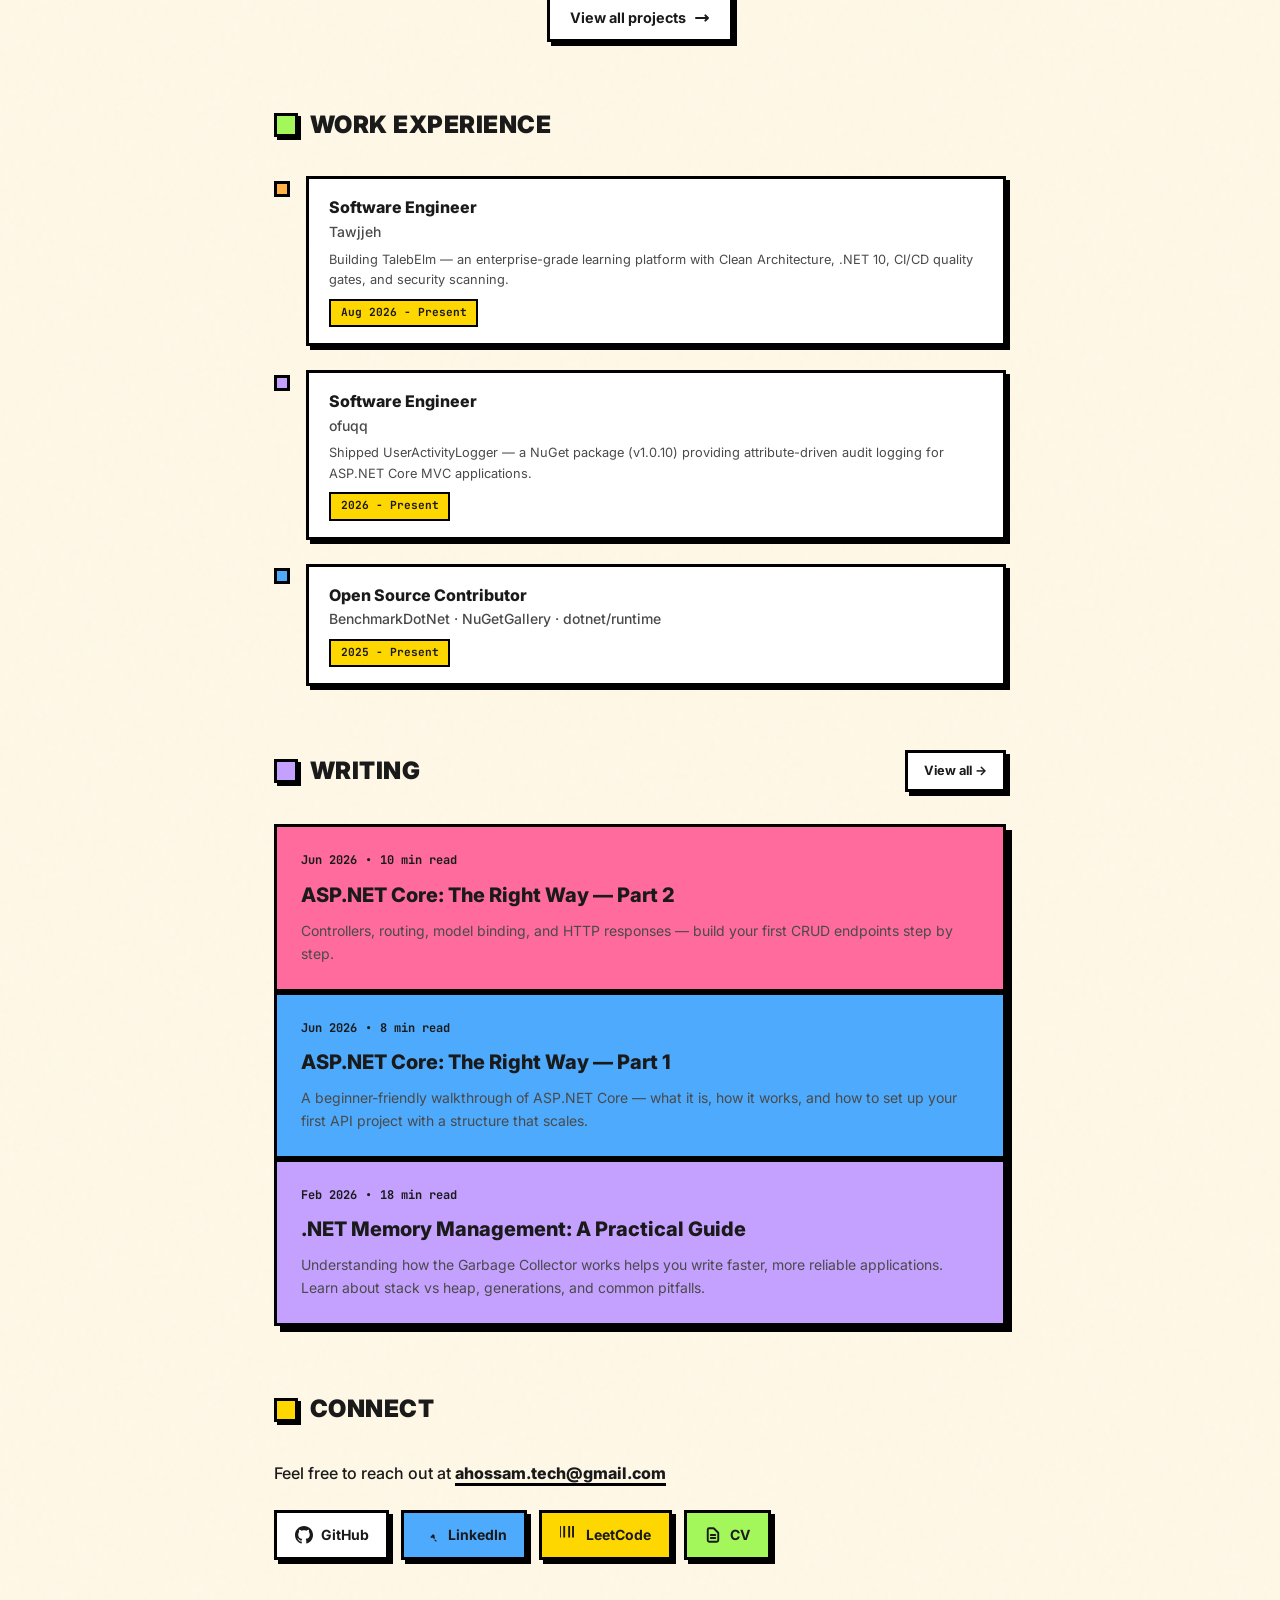
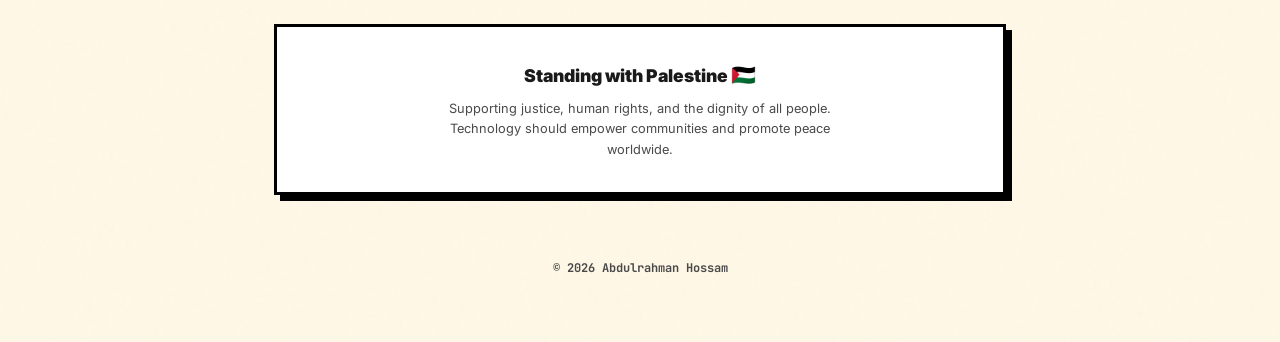
==== commit 2297679d: "portfolio: add Tawjjeh/TalebElm and UserActivityLogger projects, update work experience and bio" ====
--- a/index.html
+++ b/index.html
@@ -536,13 +536,10 @@
             </h1>
             <div class="hero-role">Software Engineer</div>
             <p class="hero-bio">
-                I am Abdulrahman Hossam, a dedicated Software Engineer with a deep passion for building systems that
-                are strong,
-                efficient, and scalable. I focus primarily on backend development, where I design reliable solutions
-                that help
-                applications run smoothly. I love diving into the intricate details of how software works under the
-                hood, solving
-                complex problems, and turning ideas into real, high-performing systems.
+                I am Abdulrahman Hossam, a Software Engineer focused on backend systems and open-source tooling.
+                I build scalable .NET and Go backends, ship NuGet packages that developers actually use, and contribute
+                to projects like BenchmarkDotNet and the dotnet runtime. I care deeply about system internals,
+                clean architecture, and writing code that performs reliably under real-world load.
             </p>
         </header>
 
@@ -645,21 +642,22 @@
                     </a>
                 </article>
 
-                <!-- PrimeCare -->
+                <!-- TalebElm -->
                 <article class="project-card" style="background: var(--orange);">
-                    <h3>PrimeCare 🛒📊</h3>
+                    <h3>TalebElm 🎓</h3>
                     <p>
-                        Full-stack e-commerce system for healthcare. E-commerce store, inventory management, billing,
-                        admin dashboard with reports, and RBAC.
+                        Enterprise-grade learning platform — tracks, modules, lessons, exams, and learner progression.
+                        Clean Architecture, strict domain model, EF Core, and full CI/CD quality gates with security scanning.
                     </p>
                     <div class="tags">
+                        <span class="tag">.NET 10</span>
                         <span class="tag">ASP.NET Core</span>
-                        <span class="tag">Angular</span>
+                        <span class="tag">Clean Arch</span>
                         <span class="tag">EF Core</span>
-                        <span class="tag">Redis</span>
+                        <span class="tag">CI/CD</span>
                     </div>
                     <hr class="card-divider">
-                    <a href="https://github.com/abdulrahmanhossam/primecare" target="_blank" rel="noopener noreferrer"
+                    <a href="https://github.com/Tawjjeh/TalebElm" target="_blank" rel="noopener noreferrer"
                         class="project-link">
                         <svg width="18" height="18" fill="currentColor" viewBox="0 0 24 24">
                             <path
@@ -669,21 +667,21 @@
                     </a>
                 </article>
 
-                <!-- ChatApp API -->
+                <!-- UserActivityLogger -->
                 <article class="project-card" style="background: var(--purple);">
-                    <h3>ChatApp API 💬</h3>
+                    <h3>UserActivityLogger 📦</h3>
                     <p>
-                        Real-time chat backend with SignalR, media uploads to Cloudinary, JWT auth, message history, and
-                        RESTful API with Swagger documentation.
+                        Attribute-driven audit logging NuGet package for ASP.NET Core MVC. Decorator pattern —
+                        captures user, path, IP, method, and result. Published on NuGet.org (v1.0.10).
                     </p>
                     <div class="tags">
-                        <span class="tag">ASP.NET Core 8</span>
-                        <span class="tag">SignalR</span>
+                        <span class="tag">NuGet</span>
+                        <span class="tag">ASP.NET Core</span>
                         <span class="tag">EF Core</span>
-                        <span class="tag">Cloudinary</span>
+                        <span class="tag">.NET 9</span>
                     </div>
                     <hr class="card-divider">
-                    <a href="https://github.com/abdulrahmanhossam/ChatApp-Api" target="_blank" rel="noopener noreferrer"
+                    <a href="https://github.com/abdulrahmanhossam/UserActivityLogger" target="_blank" rel="noopener noreferrer"
                         class="project-link">
                         <svg width="18" height="18" fill="currentColor" viewBox="0 0 24 24">
                             <path
@@ -714,11 +712,22 @@
 
             <div class="timeline">
                 <article class="timeline-item">
-                    <div class="timeline-dot" style="background: var(--green);"></div>
+                    <div class="timeline-dot" style="background: var(--orange);"></div>
                     <div class="timeline-content">
                         <h3>Software Engineer</h3>
-                        <p class="company">SiGma</p>
-                        <div class="timeline-date">2026 - 2026</div>
+                        <p class="company">Tawjjeh</p>
+                        <p style="font-size:0.8rem;color:var(--text-muted);margin-top:0.4rem;">Building TalebElm — an enterprise-grade learning platform with Clean Architecture, .NET 10, CI/CD quality gates, and security scanning.</p>
+                        <div class="timeline-date">Aug 2026 - Present</div>
+                    </div>
+                </article>
+
+                <article class="timeline-item">
+                    <div class="timeline-dot" style="background: var(--purple);"></div>
+                    <div class="timeline-content">
+                        <h3>Software Engineer</h3>
+                        <p class="company">ofuqq</p>
+                        <p style="font-size:0.8rem;color:var(--text-muted);margin-top:0.4rem;">Shipped UserActivityLogger — a NuGet package (v1.0.10) providing attribute-driven audit logging for ASP.NET Core MVC applications.</p>
+                        <div class="timeline-date">2026 - Present</div>
                     </div>
                 </article>
 
@@ -726,7 +735,7 @@
                     <div class="timeline-dot" style="background: var(--blue);"></div>
                     <div class="timeline-content">
                         <h3>Open Source Contributor</h3>
-                        <p class="company">BenchmarkDotNet - NuGetGallery - dotnet/runtime</p>
+                        <p class="company">BenchmarkDotNet · NuGetGallery · dotnet/runtime</p>
                         <div class="timeline-date">2025 - Present</div>
                     </div>
                 </article>
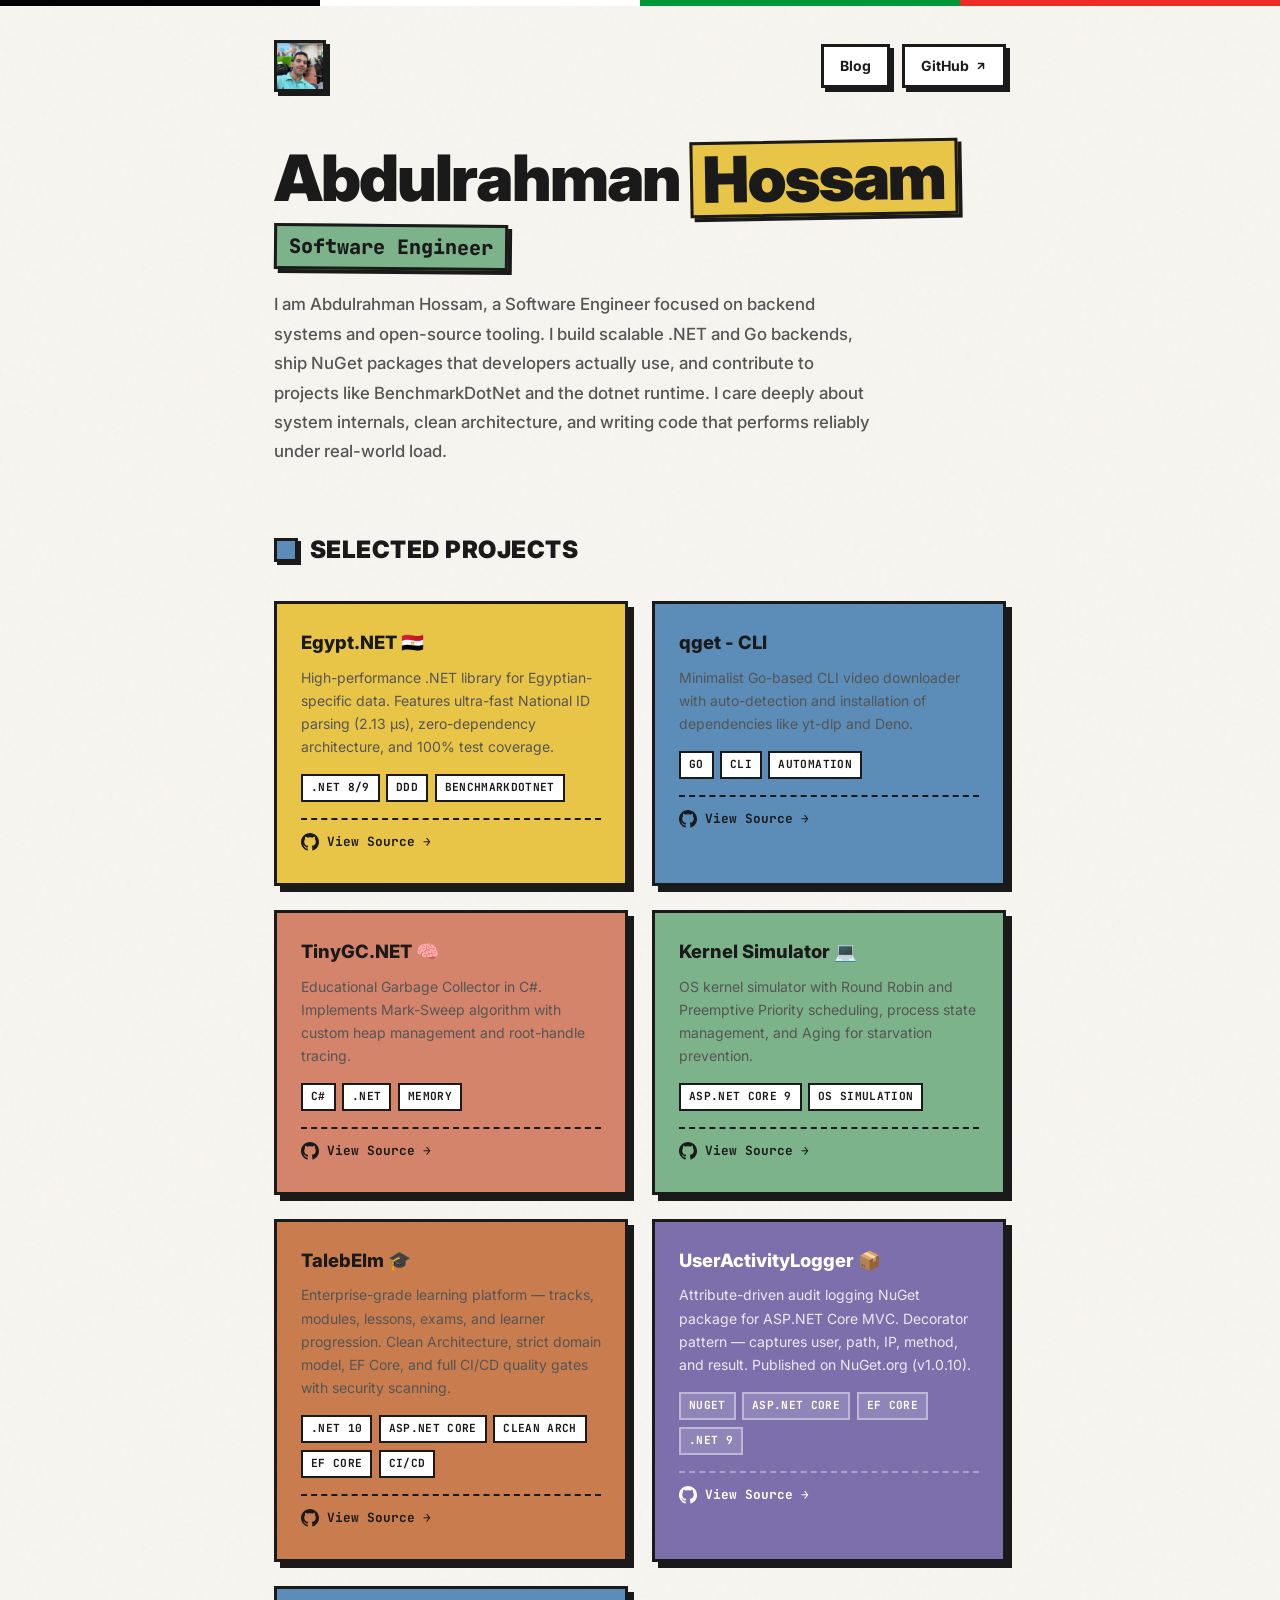
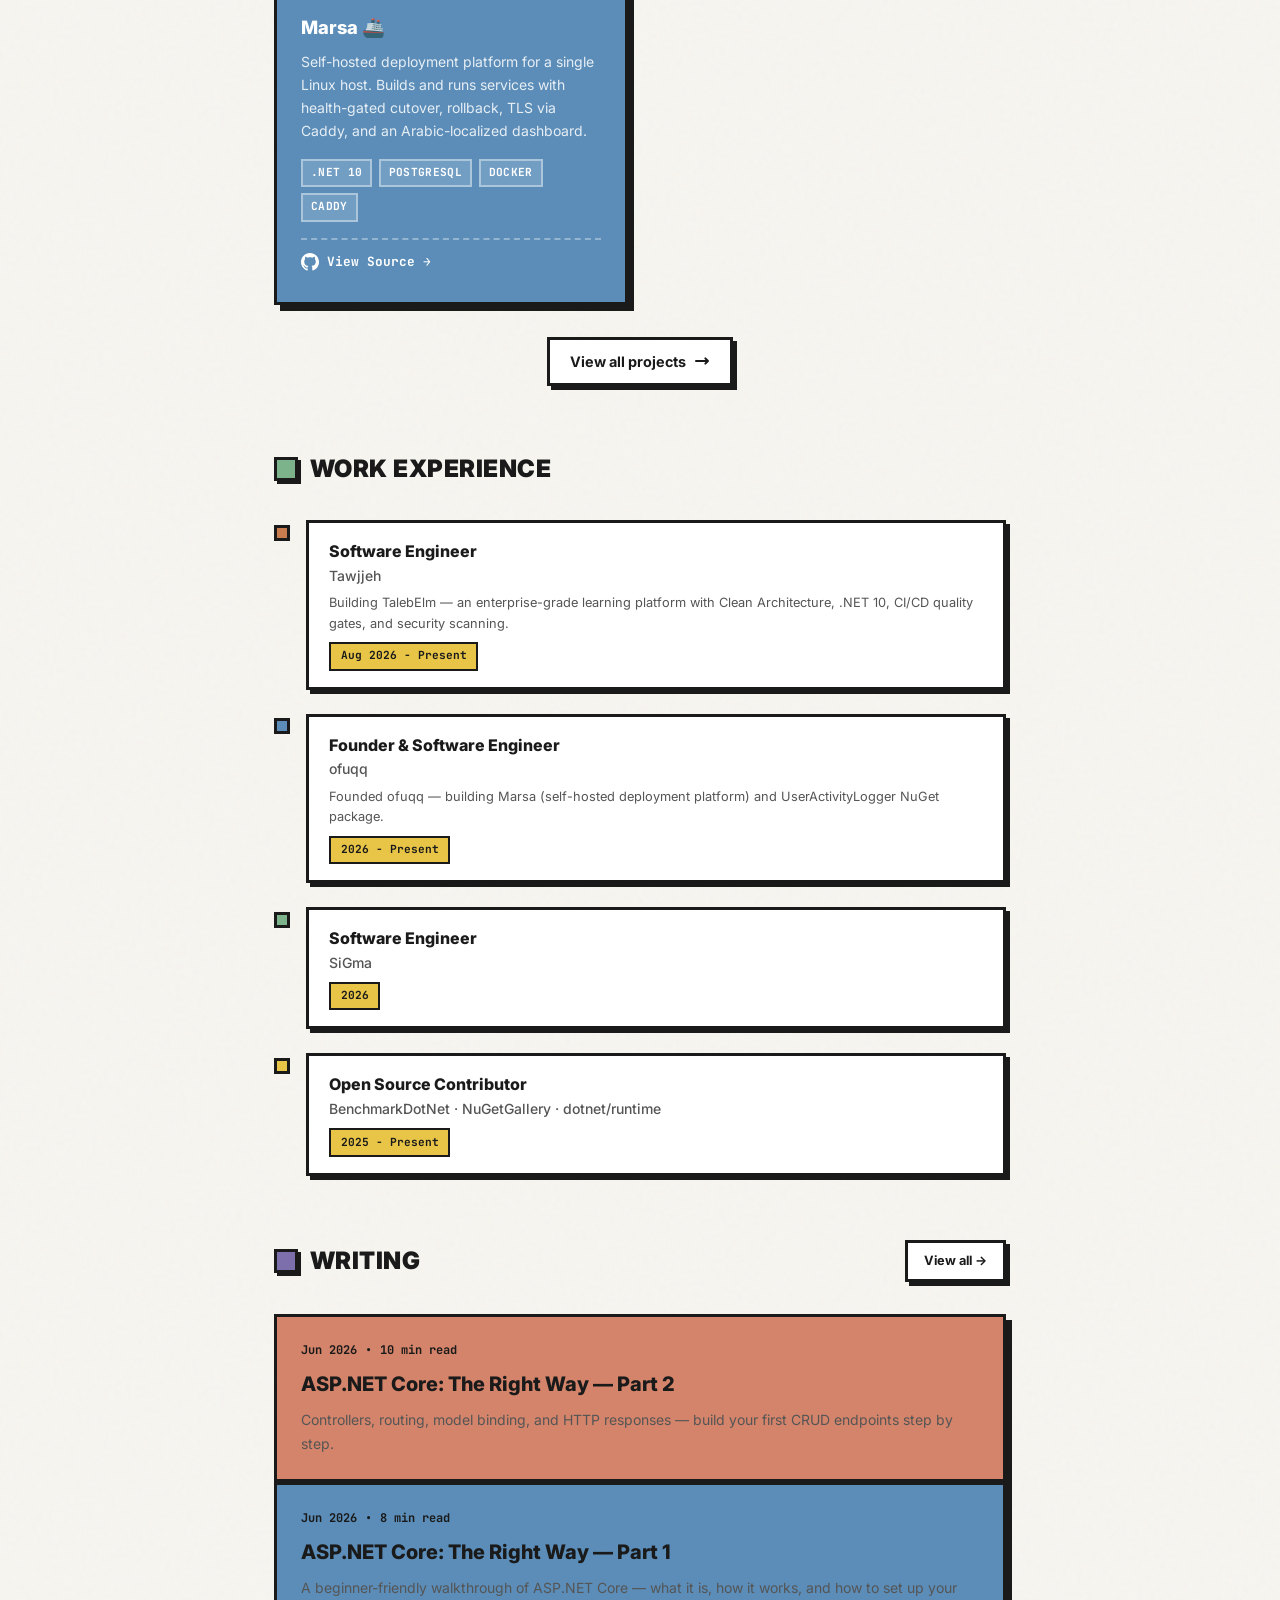
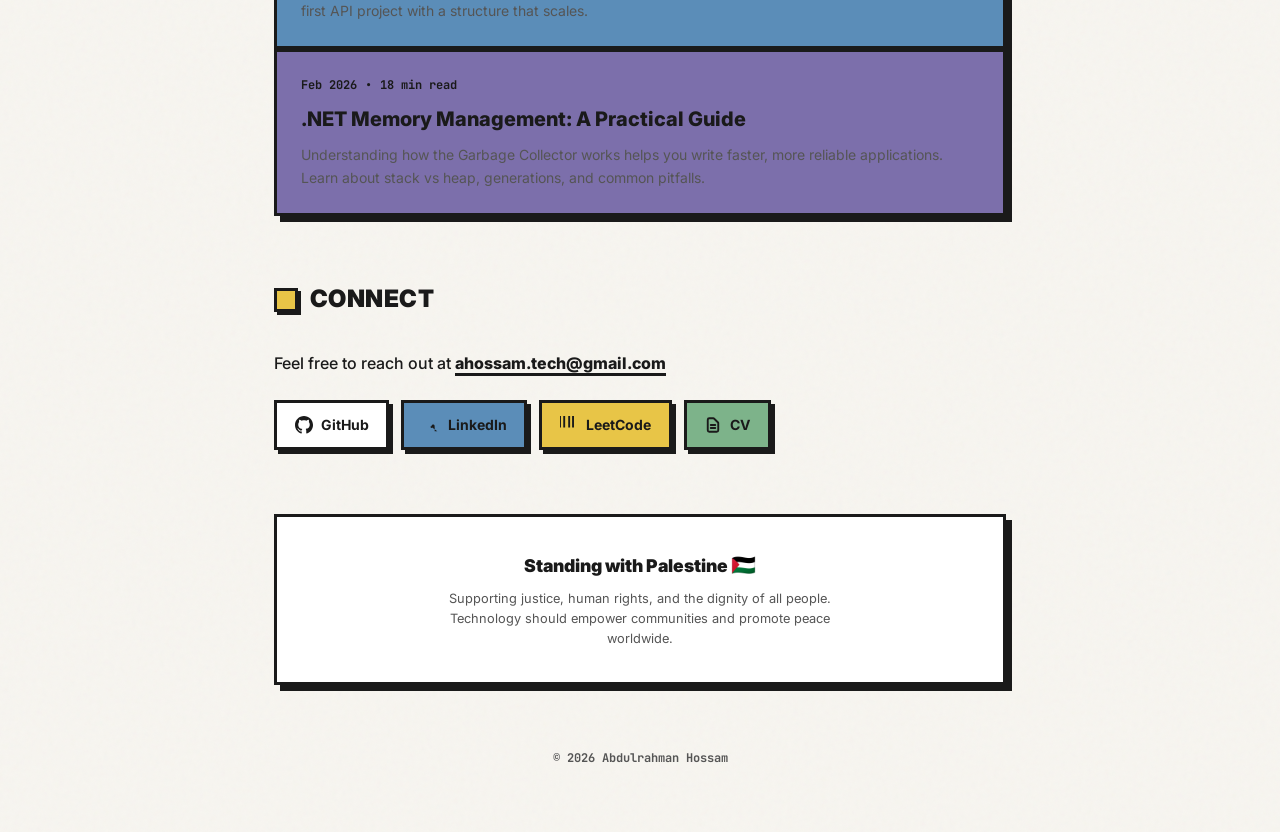
==== commit 7e5bc9be: "portfolio: add marsa project, fix ofuqq as Founder, restore SiGma, professional color palette" ====
--- a/index.html
+++ b/index.html
@@ -22,20 +22,21 @@
            ============================================ */
 
         :root {
-            --bg: #FFF8E7;
-            --bg-alt: #FFF3D4;
+            --bg: #F7F5F0;
+            --bg-alt: #EFEBE3;
             --card-bg: #fff;
             --text: #1a1a1a;
-            --text-muted: #4a4a4a;
-            --border: #000000;
-            --shadow: #000000;
-            --yellow: #FFD700;
-            --pink: #FF6B9D;
-            --blue: #4DAAFC;
-            --green: #A3F75A;
-            --purple: #C4A1FF;
-            --orange: #FFB347;
-            --red: #FF4D4D;
+            --text-muted: #555555;
+            --border: #1a1a1a;
+            --shadow: #1a1a1a;
+            /* Professional muted palette */
+            --yellow: #E8C547;   /* warm amber */
+            --pink: #D4846A;     /* terracotta */
+            --blue: #5B8DB8;     /* slate blue */
+            --green: #7DB38A;    /* sage green */
+            --purple: #7C6FAB;   /* deep indigo */
+            --orange: #C97D4E;   /* sienna */
+            --red: #C0504A;      /* muted crimson */
             --border-w: 3px;
             --shadow-sm: 4px 4px 0px var(--shadow);
             --shadow-md: 6px 6px 0px var(--shadow);
@@ -668,21 +669,45 @@
                 </article>
 
                 <!-- UserActivityLogger -->
-                <article class="project-card" style="background: var(--purple);">
+                <article class="project-card" style="background: var(--purple); color: #fff;">
                     <h3>UserActivityLogger 📦</h3>
-                    <p>
+                    <p style="color: rgba(255,255,255,0.85);">
                         Attribute-driven audit logging NuGet package for ASP.NET Core MVC. Decorator pattern —
                         captures user, path, IP, method, and result. Published on NuGet.org (v1.0.10).
                     </p>
                     <div class="tags">
-                        <span class="tag">NuGet</span>
-                        <span class="tag">ASP.NET Core</span>
-                        <span class="tag">EF Core</span>
-                        <span class="tag">.NET 9</span>
-                    </div>
-                    <hr class="card-divider">
+                        <span class="tag" style="background:rgba(255,255,255,0.15);border-color:rgba(255,255,255,0.4);color:#fff;">NuGet</span>
+                        <span class="tag" style="background:rgba(255,255,255,0.15);border-color:rgba(255,255,255,0.4);color:#fff;">ASP.NET Core</span>
+                        <span class="tag" style="background:rgba(255,255,255,0.15);border-color:rgba(255,255,255,0.4);color:#fff;">EF Core</span>
+                        <span class="tag" style="background:rgba(255,255,255,0.15);border-color:rgba(255,255,255,0.4);color:#fff;">.NET 9</span>
+                    </div>
+                    <hr class="card-divider" style="border-color: rgba(255,255,255,0.35);">
                     <a href="https://github.com/abdulrahmanhossam/UserActivityLogger" target="_blank" rel="noopener noreferrer"
-                        class="project-link">
+                        class="project-link" style="color:#fff;">
+                        <svg width="18" height="18" fill="currentColor" viewBox="0 0 24 24">
+                            <path
+                                d="M12 0c-6.626 0-12 5.373-12 12 0 5.302 3.438 9.8 8.207 11.387.599.111.793-.261.793-.577v-2.234c-3.338.726-4.033-1.416-4.033-1.416-.546-1.387-1.333-1.756-1.333-1.756-1.089-.745.083-.729.083-.729 1.205.084 1.839 1.237 1.839 1.237 1.07 1.834 2.807 1.304 3.492.997.107-.775.418-1.305.762-1.604-2.665-.305-5.467-1.335-5.467-5.931 0-1.311.469-2.381 1.236-3.221-.124-.303-.535-1.524.117-3.176 0 0 1.008-.322 3.301 1.23.957-.266 1.983-.399 3.003-.404 1.02.005 2.047.138 3.006.404 2.291-1.552 3.297-1.23 3.297-1.23.653 1.652.242 2.874.118 3.176.77.84 1.241 1.911 1.241 3.221 0 4.609-2.807 5.624-5.479 5.921.43.372.823 1.102.823 2.222v3.293c0 .319.192.694.801.576 4.765-1.589 8.199-6.086 8.199-11.386 0-6.627-5.373-12-12-12z" />
+                        </svg>
+                        View Source →
+                    </a>
+                </article>
+
+                <!-- Marsa -->
+                <article class="project-card" style="background: var(--blue); color: #fff;">
+                    <h3>Marsa 🚢</h3>
+                    <p style="color: rgba(255,255,255,0.85);">
+                        Self-hosted deployment platform for a single Linux host. Builds and runs services with
+                        health-gated cutover, rollback, TLS via Caddy, and an Arabic-localized dashboard.
+                    </p>
+                    <div class="tags">
+                        <span class="tag" style="background:rgba(255,255,255,0.15);border-color:rgba(255,255,255,0.4);color:#fff;">.NET 10</span>
+                        <span class="tag" style="background:rgba(255,255,255,0.15);border-color:rgba(255,255,255,0.4);color:#fff;">PostgreSQL</span>
+                        <span class="tag" style="background:rgba(255,255,255,0.15);border-color:rgba(255,255,255,0.4);color:#fff;">Docker</span>
+                        <span class="tag" style="background:rgba(255,255,255,0.15);border-color:rgba(255,255,255,0.4);color:#fff;">Caddy</span>
+                    </div>
+                    <hr class="card-divider" style="border-color: rgba(255,255,255,0.35);">
+                    <a href="https://github.com/ofuqq/marsa" target="_blank" rel="noopener noreferrer"
+                        class="project-link" style="color:#fff;">
                         <svg width="18" height="18" fill="currentColor" viewBox="0 0 24 24">
                             <path
                                 d="M12 0c-6.626 0-12 5.373-12 12 0 5.302 3.438 9.8 8.207 11.387.599.111.793-.261.793-.577v-2.234c-3.338.726-4.033-1.416-4.033-1.416-.546-1.387-1.333-1.756-1.333-1.756-1.089-.745.083-.729.083-.729 1.205.084 1.839 1.237 1.839 1.237 1.07 1.834 2.807 1.304 3.492.997.107-.775.418-1.305.762-1.604-2.665-.305-5.467-1.335-5.467-5.931 0-1.311.469-2.381 1.236-3.221-.124-.303-.535-1.524.117-3.176 0 0 1.008-.322 3.301 1.23.957-.266 1.983-.399 3.003-.404 1.02.005 2.047.138 3.006.404 2.291-1.552 3.297-1.23 3.297-1.23.653 1.652.242 2.874.118 3.176.77.84 1.241 1.911 1.241 3.221 0 4.609-2.807 5.624-5.479 5.921.43.372.823 1.102.823 2.222v3.293c0 .319.192.694.801.576 4.765-1.589 8.199-6.086 8.199-11.386 0-6.627-5.373-12-12-12z" />
@@ -722,17 +747,26 @@
                 </article>
 
                 <article class="timeline-item">
-                    <div class="timeline-dot" style="background: var(--purple);"></div>
+                    <div class="timeline-dot" style="background: var(--blue);"></div>
+                    <div class="timeline-content">
+                        <h3>Founder &amp; Software Engineer</h3>
+                        <p class="company">ofuqq</p>
+                        <p style="font-size:0.8rem;color:var(--text-muted);margin-top:0.4rem;">Founded ofuqq — building Marsa (self-hosted deployment platform) and UserActivityLogger NuGet package.</p>
+                        <div class="timeline-date">2026 - Present</div>
+                    </div>
+                </article>
+
+                <article class="timeline-item">
+                    <div class="timeline-dot" style="background: var(--green);"></div>
                     <div class="timeline-content">
                         <h3>Software Engineer</h3>
-                        <p class="company">ofuqq</p>
-                        <p style="font-size:0.8rem;color:var(--text-muted);margin-top:0.4rem;">Shipped UserActivityLogger — a NuGet package (v1.0.10) providing attribute-driven audit logging for ASP.NET Core MVC applications.</p>
-                        <div class="timeline-date">2026 - Present</div>
+                        <p class="company">SiGma</p>
+                        <div class="timeline-date">2026</div>
                     </div>
                 </article>
 
                 <article class="timeline-item">
-                    <div class="timeline-dot" style="background: var(--blue);"></div>
+                    <div class="timeline-dot" style="background: var(--yellow); border-color: var(--border);"></div>
                     <div class="timeline-content">
                         <h3>Open Source Contributor</h3>
                         <p class="company">BenchmarkDotNet · NuGetGallery · dotnet/runtime</p>
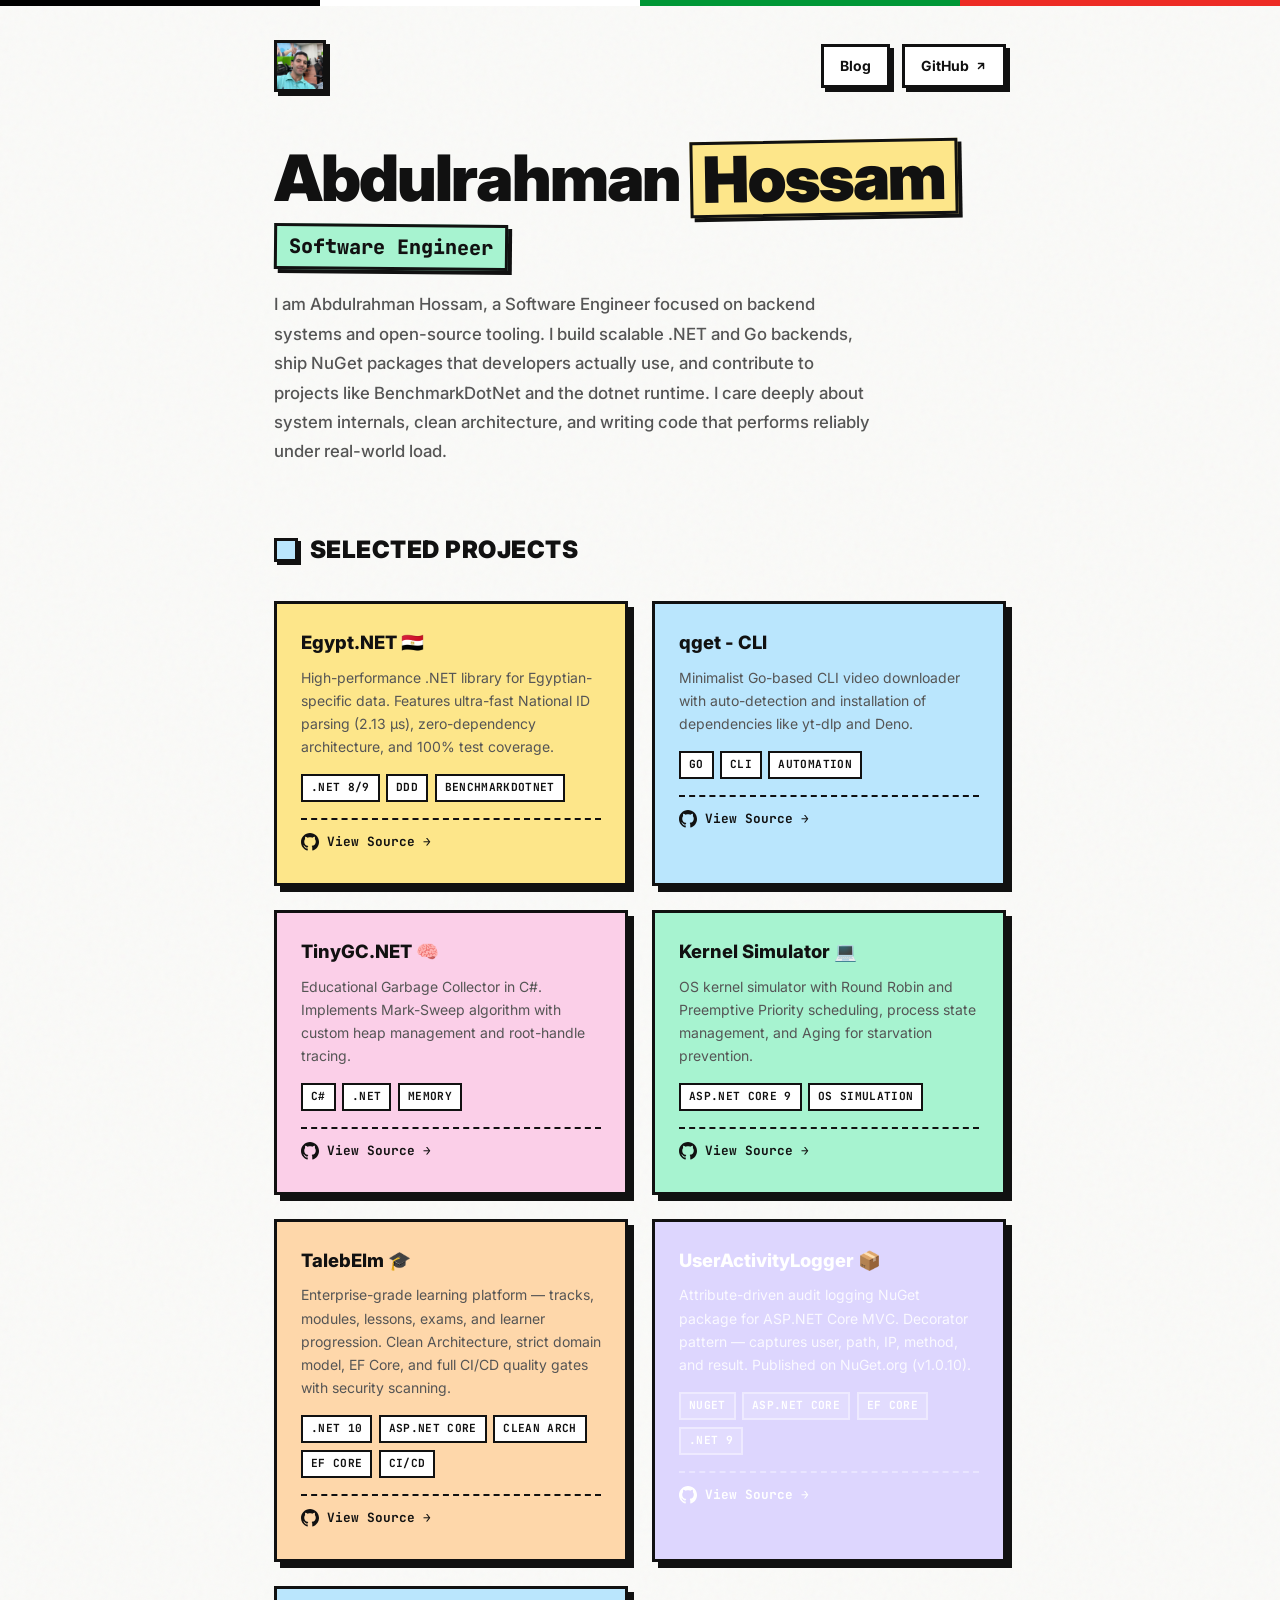
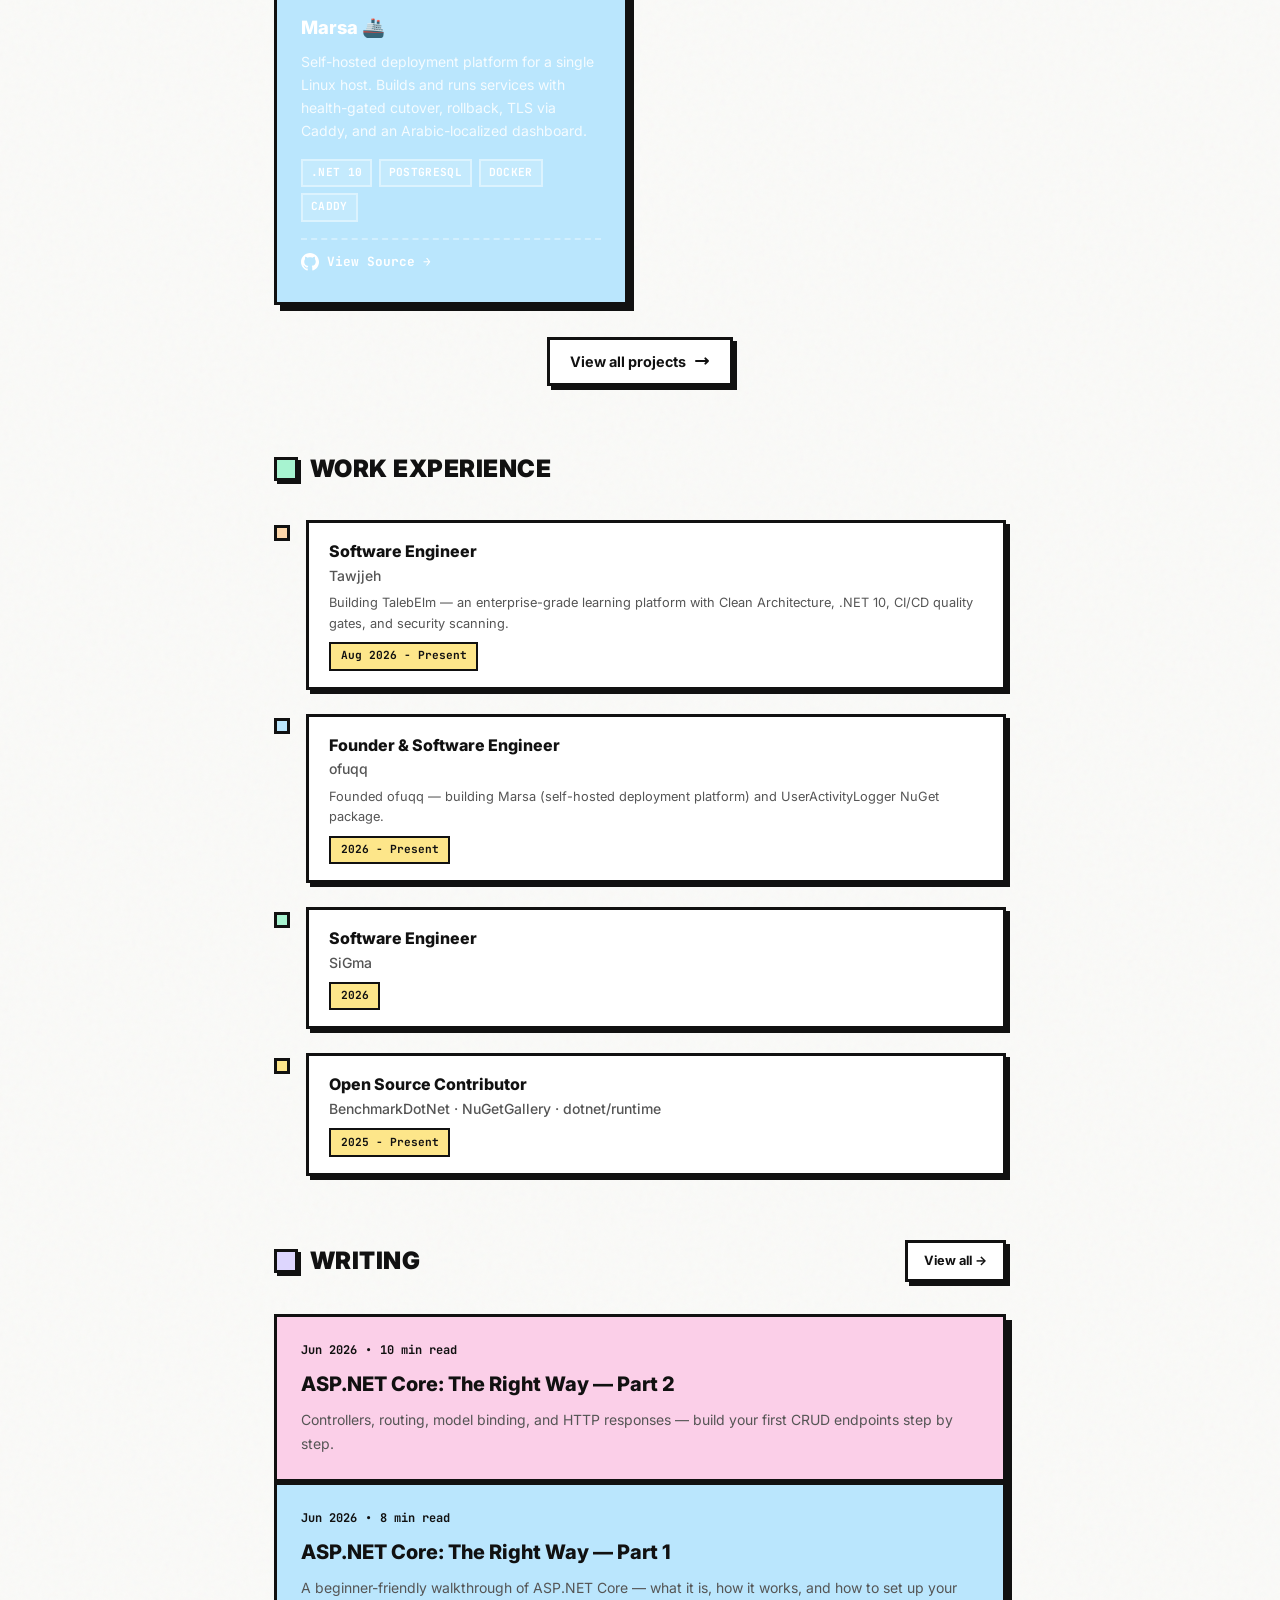
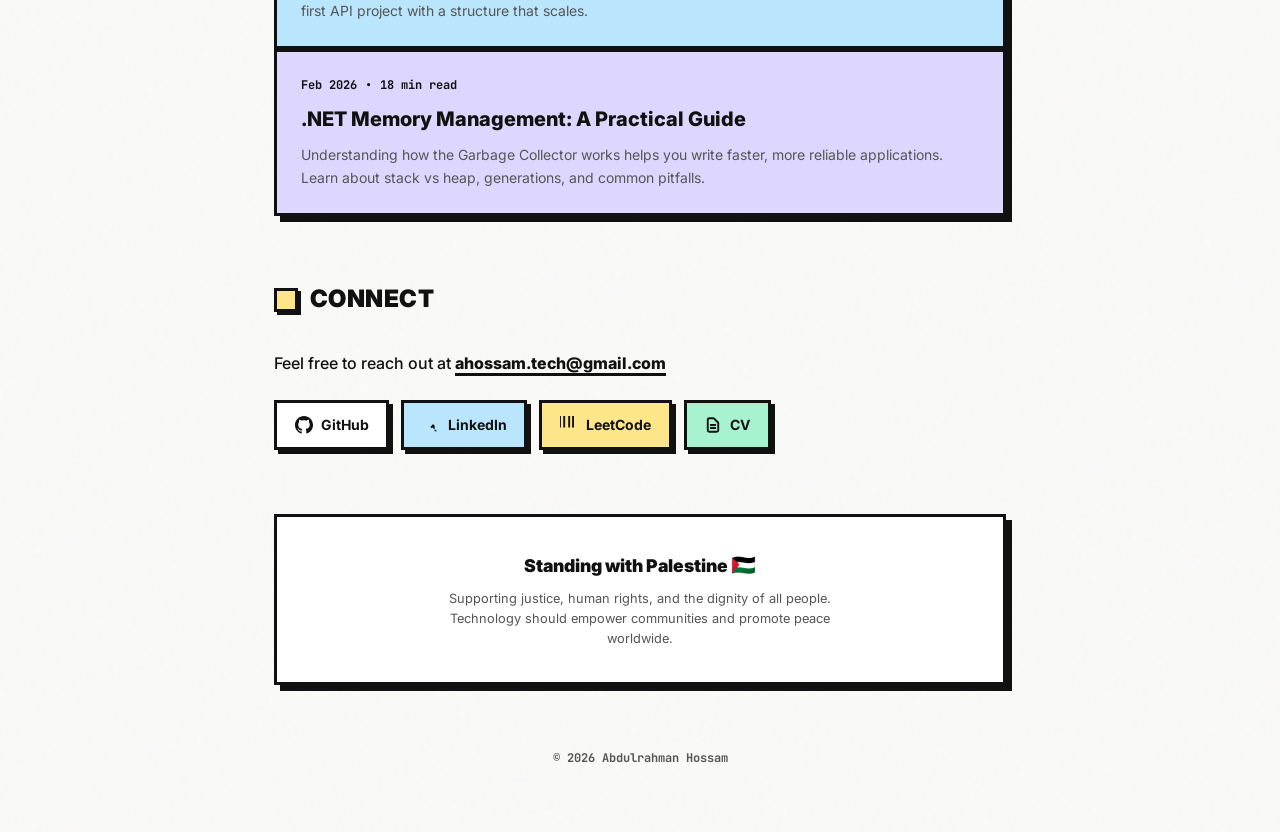
==== commit 6cab18dc: "design: switch to premium pastel neo-brutalist palette" ====
--- a/index.html
+++ b/index.html
@@ -22,21 +22,21 @@
            ============================================ */
 
         :root {
-            --bg: #F7F5F0;
-            --bg-alt: #EFEBE3;
+            --bg: #FAFAF8;
+            --bg-alt: #F2F0EB;
             --card-bg: #fff;
-            --text: #1a1a1a;
+            --text: #111111;
             --text-muted: #555555;
-            --border: #1a1a1a;
-            --shadow: #1a1a1a;
-            /* Professional muted palette */
-            --yellow: #E8C547;   /* warm amber */
-            --pink: #D4846A;     /* terracotta */
-            --blue: #5B8DB8;     /* slate blue */
-            --green: #7DB38A;    /* sage green */
-            --purple: #7C6FAB;   /* deep indigo */
-            --orange: #C97D4E;   /* sienna */
-            --red: #C0504A;      /* muted crimson */
+            --border: #111111;
+            --shadow: #111111;
+            /* Premium pastel palette — soft on cream, crisp against black borders */
+            --yellow: #FDE68A;   /* amber 200  */
+            --pink:   #FBCFE8;   /* pink 200   */
+            --blue:   #BAE6FD;   /* sky 200    */
+            --green:  #A7F3D0;   /* emerald 200*/
+            --purple: #DDD6FE;   /* violet 200 */
+            --orange: #FED7AA;   /* orange 200 */
+            --red:    #FECACA;   /* red 200    */
             --border-w: 3px;
             --shadow-sm: 4px 4px 0px var(--shadow);
             --shadow-md: 6px 6px 0px var(--shadow);
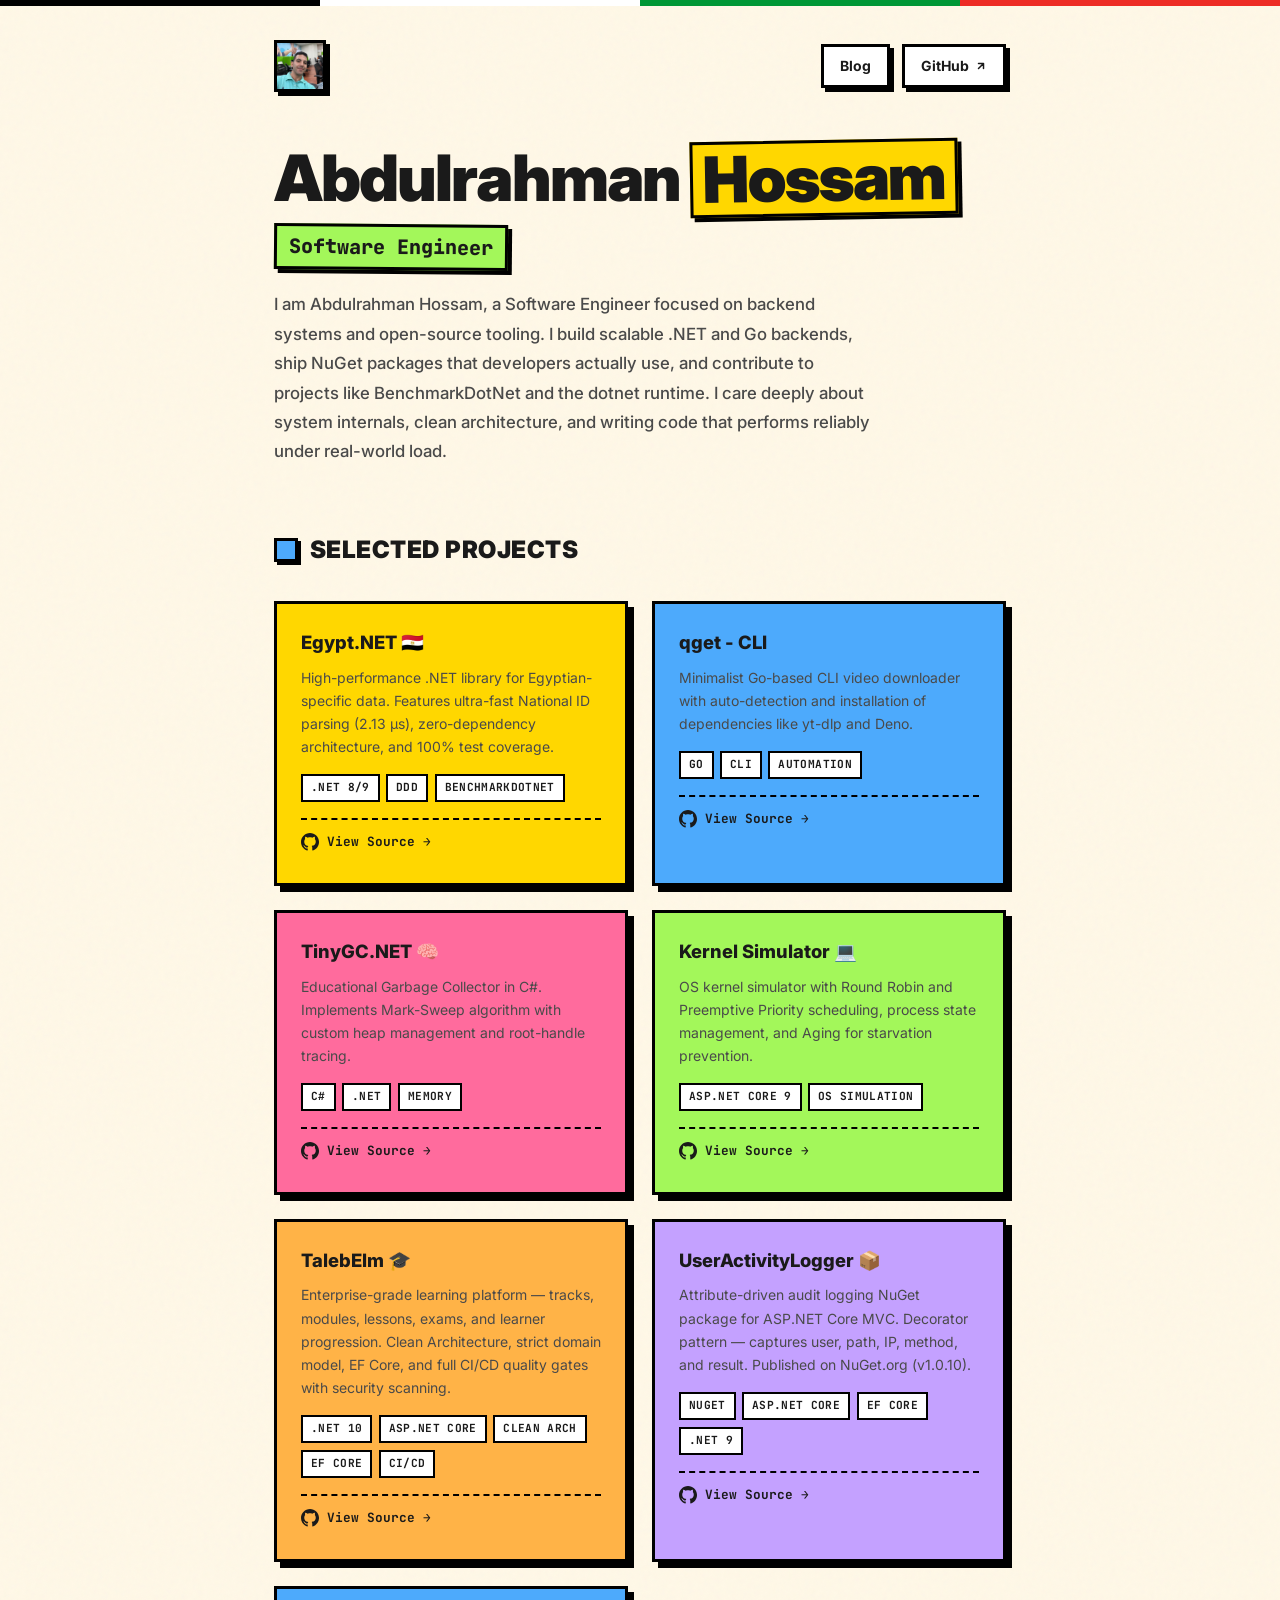
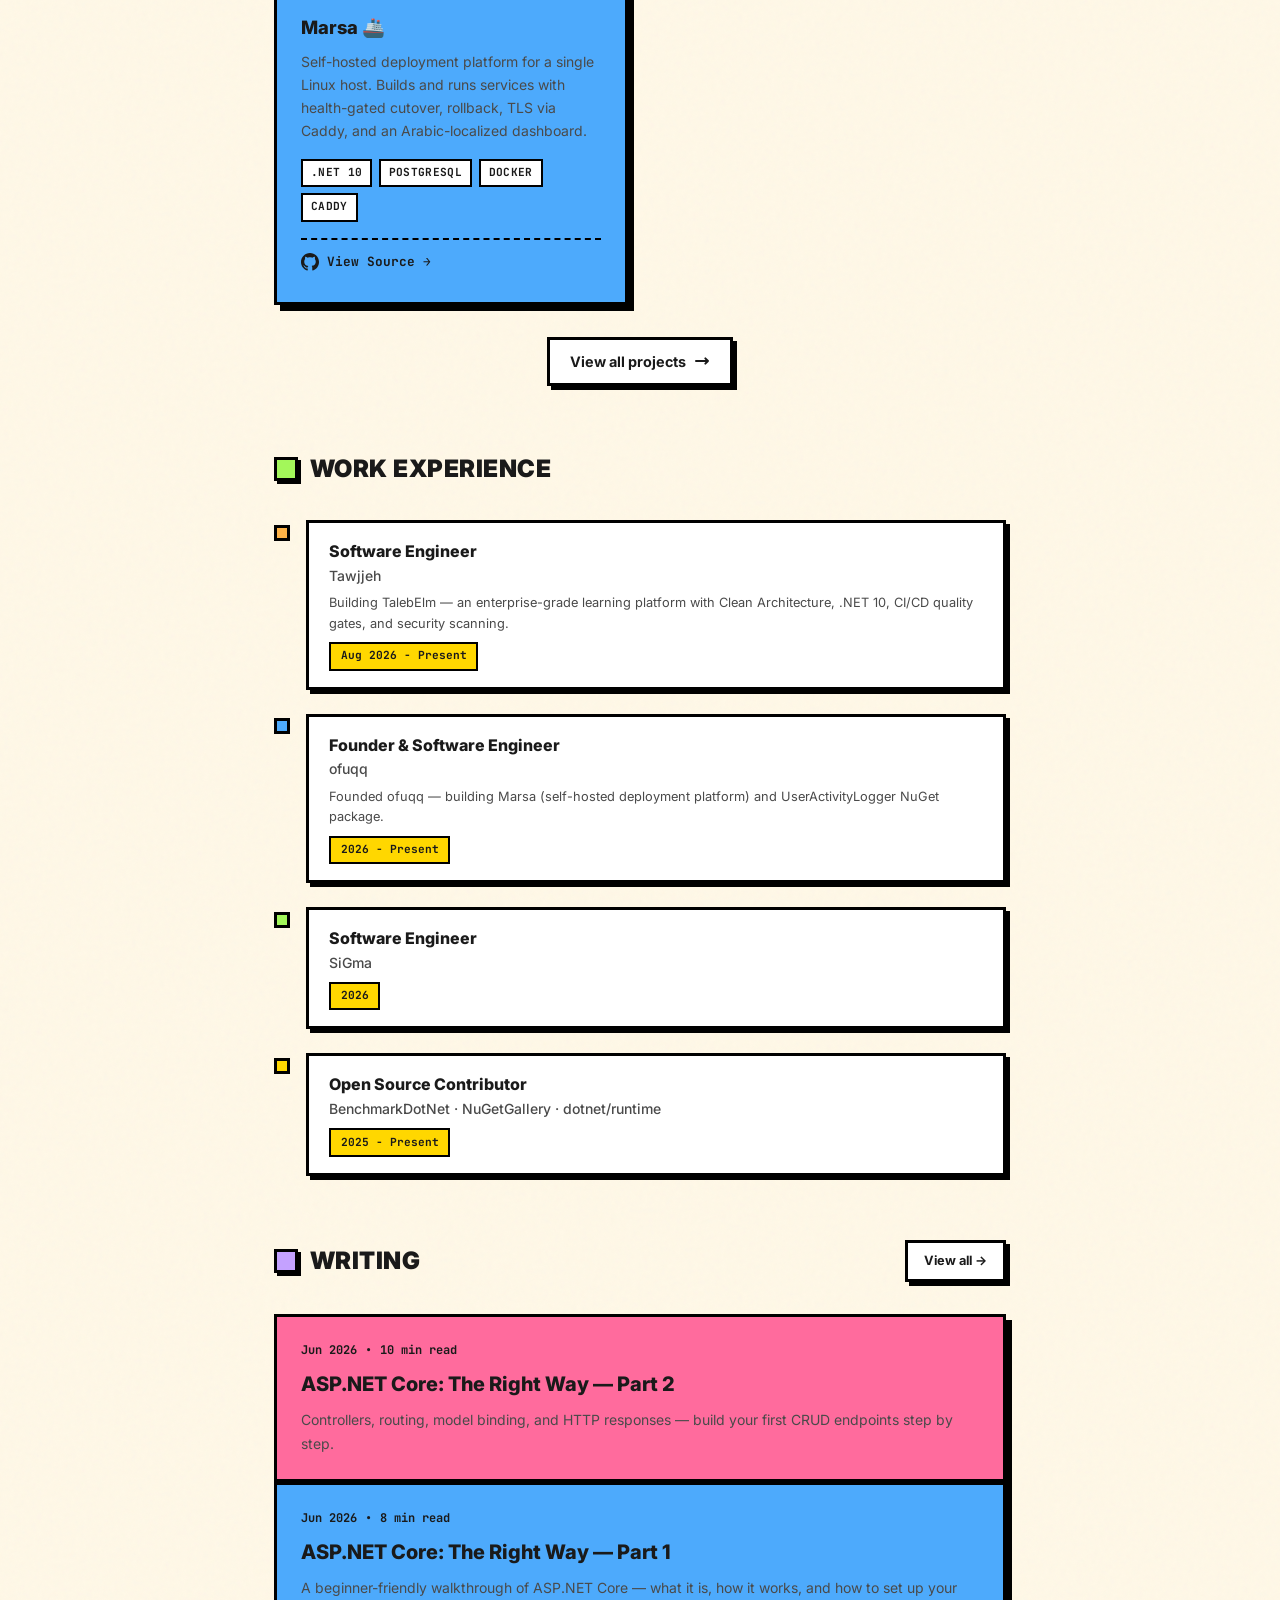
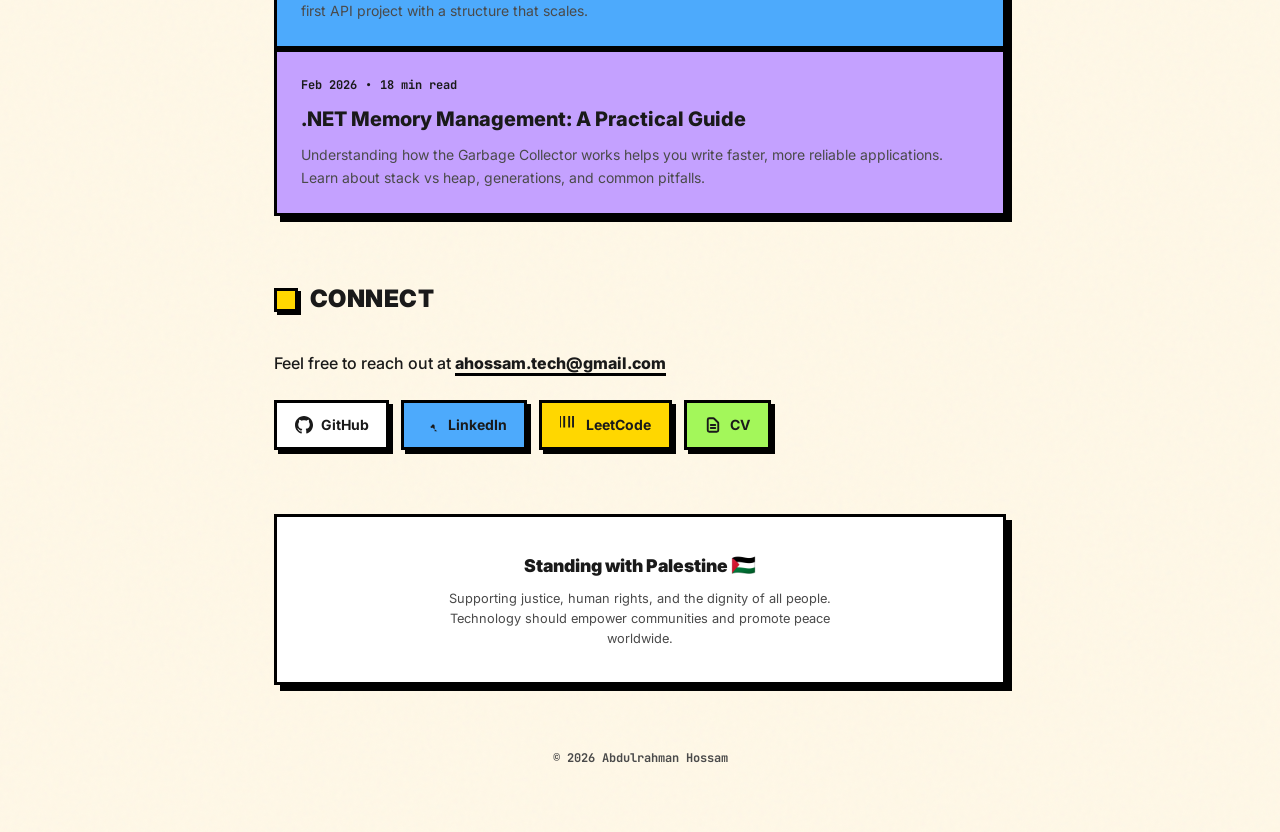
==== commit 4b1eca0f: "design: revert to original color palette" ====
--- a/index.html
+++ b/index.html
@@ -22,21 +22,20 @@
            ============================================ */
 
         :root {
-            --bg: #FAFAF8;
-            --bg-alt: #F2F0EB;
+            --bg: #FFF8E7;
+            --bg-alt: #FFF3D4;
             --card-bg: #fff;
-            --text: #111111;
-            --text-muted: #555555;
-            --border: #111111;
-            --shadow: #111111;
-            /* Premium pastel palette — soft on cream, crisp against black borders */
-            --yellow: #FDE68A;   /* amber 200  */
-            --pink:   #FBCFE8;   /* pink 200   */
-            --blue:   #BAE6FD;   /* sky 200    */
-            --green:  #A7F3D0;   /* emerald 200*/
-            --purple: #DDD6FE;   /* violet 200 */
-            --orange: #FED7AA;   /* orange 200 */
-            --red:    #FECACA;   /* red 200    */
+            --text: #1a1a1a;
+            --text-muted: #4a4a4a;
+            --border: #000000;
+            --shadow: #000000;
+            --yellow: #FFD700;
+            --pink: #FF6B9D;
+            --blue: #4DAAFC;
+            --green: #A3F75A;
+            --purple: #C4A1FF;
+            --orange: #FFB347;
+            --red: #FF4D4D;
             --border-w: 3px;
             --shadow-sm: 4px 4px 0px var(--shadow);
             --shadow-md: 6px 6px 0px var(--shadow);
@@ -669,21 +668,21 @@
                 </article>
 
                 <!-- UserActivityLogger -->
-                <article class="project-card" style="background: var(--purple); color: #fff;">
+                <article class="project-card" style="background: var(--purple);">
                     <h3>UserActivityLogger 📦</h3>
-                    <p style="color: rgba(255,255,255,0.85);">
+                    <p>
                         Attribute-driven audit logging NuGet package for ASP.NET Core MVC. Decorator pattern —
                         captures user, path, IP, method, and result. Published on NuGet.org (v1.0.10).
                     </p>
                     <div class="tags">
-                        <span class="tag" style="background:rgba(255,255,255,0.15);border-color:rgba(255,255,255,0.4);color:#fff;">NuGet</span>
-                        <span class="tag" style="background:rgba(255,255,255,0.15);border-color:rgba(255,255,255,0.4);color:#fff;">ASP.NET Core</span>
-                        <span class="tag" style="background:rgba(255,255,255,0.15);border-color:rgba(255,255,255,0.4);color:#fff;">EF Core</span>
-                        <span class="tag" style="background:rgba(255,255,255,0.15);border-color:rgba(255,255,255,0.4);color:#fff;">.NET 9</span>
-                    </div>
-                    <hr class="card-divider" style="border-color: rgba(255,255,255,0.35);">
+                        <span class="tag">NuGet</span>
+                        <span class="tag">ASP.NET Core</span>
+                        <span class="tag">EF Core</span>
+                        <span class="tag">.NET 9</span>
+                    </div>
+                    <hr class="card-divider">
                     <a href="https://github.com/abdulrahmanhossam/UserActivityLogger" target="_blank" rel="noopener noreferrer"
-                        class="project-link" style="color:#fff;">
+                        class="project-link">
                         <svg width="18" height="18" fill="currentColor" viewBox="0 0 24 24">
                             <path
                                 d="M12 0c-6.626 0-12 5.373-12 12 0 5.302 3.438 9.8 8.207 11.387.599.111.793-.261.793-.577v-2.234c-3.338.726-4.033-1.416-4.033-1.416-.546-1.387-1.333-1.756-1.333-1.756-1.089-.745.083-.729.083-.729 1.205.084 1.839 1.237 1.839 1.237 1.07 1.834 2.807 1.304 3.492.997.107-.775.418-1.305.762-1.604-2.665-.305-5.467-1.335-5.467-5.931 0-1.311.469-2.381 1.236-3.221-.124-.303-.535-1.524.117-3.176 0 0 1.008-.322 3.301 1.23.957-.266 1.983-.399 3.003-.404 1.02.005 2.047.138 3.006.404 2.291-1.552 3.297-1.23 3.297-1.23.653 1.652.242 2.874.118 3.176.77.84 1.241 1.911 1.241 3.221 0 4.609-2.807 5.624-5.479 5.921.43.372.823 1.102.823 2.222v3.293c0 .319.192.694.801.576 4.765-1.589 8.199-6.086 8.199-11.386 0-6.627-5.373-12-12-12z" />
@@ -693,21 +692,21 @@
                 </article>
 
                 <!-- Marsa -->
-                <article class="project-card" style="background: var(--blue); color: #fff;">
+                <article class="project-card" style="background: var(--blue);">
                     <h3>Marsa 🚢</h3>
-                    <p style="color: rgba(255,255,255,0.85);">
+                    <p>
                         Self-hosted deployment platform for a single Linux host. Builds and runs services with
                         health-gated cutover, rollback, TLS via Caddy, and an Arabic-localized dashboard.
                     </p>
                     <div class="tags">
-                        <span class="tag" style="background:rgba(255,255,255,0.15);border-color:rgba(255,255,255,0.4);color:#fff;">.NET 10</span>
-                        <span class="tag" style="background:rgba(255,255,255,0.15);border-color:rgba(255,255,255,0.4);color:#fff;">PostgreSQL</span>
-                        <span class="tag" style="background:rgba(255,255,255,0.15);border-color:rgba(255,255,255,0.4);color:#fff;">Docker</span>
-                        <span class="tag" style="background:rgba(255,255,255,0.15);border-color:rgba(255,255,255,0.4);color:#fff;">Caddy</span>
-                    </div>
-                    <hr class="card-divider" style="border-color: rgba(255,255,255,0.35);">
+                        <span class="tag">.NET 10</span>
+                        <span class="tag">PostgreSQL</span>
+                        <span class="tag">Docker</span>
+                        <span class="tag">Caddy</span>
+                    </div>
+                    <hr class="card-divider">
                     <a href="https://github.com/ofuqq/marsa" target="_blank" rel="noopener noreferrer"
-                        class="project-link" style="color:#fff;">
+                        class="project-link">
                         <svg width="18" height="18" fill="currentColor" viewBox="0 0 24 24">
                             <path
                                 d="M12 0c-6.626 0-12 5.373-12 12 0 5.302 3.438 9.8 8.207 11.387.599.111.793-.261.793-.577v-2.234c-3.338.726-4.033-1.416-4.033-1.416-.546-1.387-1.333-1.756-1.333-1.756-1.089-.745.083-.729.083-.729 1.205.084 1.839 1.237 1.839 1.237 1.07 1.834 2.807 1.304 3.492.997.107-.775.418-1.305.762-1.604-2.665-.305-5.467-1.335-5.467-5.931 0-1.311.469-2.381 1.236-3.221-.124-.303-.535-1.524.117-3.176 0 0 1.008-.322 3.301 1.23.957-.266 1.983-.399 3.003-.404 1.02.005 2.047.138 3.006.404 2.291-1.552 3.297-1.23 3.297-1.23.653 1.652.242 2.874.118 3.176.77.84 1.241 1.911 1.241 3.221 0 4.609-2.807 5.624-5.479 5.921.43.372.823 1.102.823 2.222v3.293c0 .319.192.694.801.576 4.765-1.589 8.199-6.086 8.199-11.386 0-6.627-5.373-12-12-12z" />
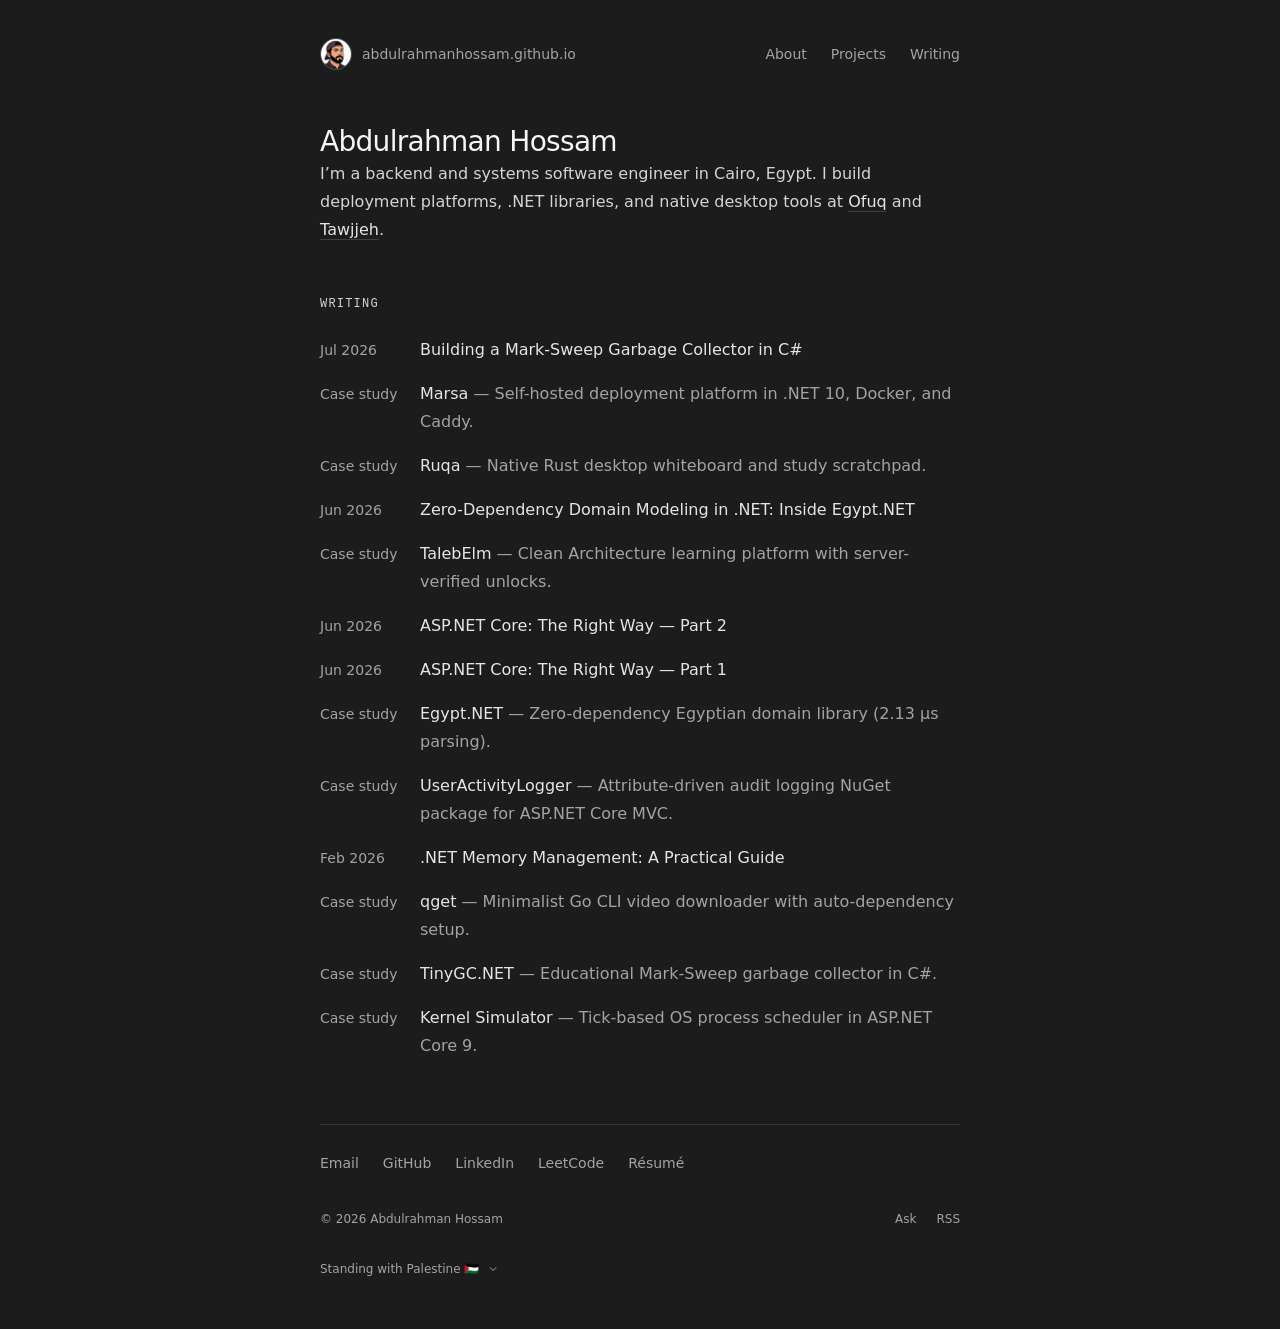
==== commit 6447d53e: "Redesign portfolio in minimal dark style with case studies, demos, and updated avatar" ====
--- a/index.html
+++ b/index.html
@@ -4,891 +4,101 @@
 <head>
     <meta charset="UTF-8">
     <meta name="viewport" content="width=device-width, initial-scale=1.0">
+    <!-- TODO(security): GitHub Pages static hosting does not support custom HTTP headers (X-Frame-Options / frame-ancestors); enforced meta CSP for script-src/object-src/base-uri. -->
+    <meta http-equiv="Content-Security-Policy"
+        content="default-src 'self'; script-src 'self'; style-src 'self' https://fonts.googleapis.com; font-src https://fonts.gstatic.com; img-src 'self' data:; object-src 'none'; base-uri 'self'; form-action 'self' mailto:;">
+    <meta name="referrer" content="strict-origin-when-cross-origin">
+    <meta name="theme-color" content="#1c1c1c">
+    <meta name="color-scheme" content="dark">
     <meta name="description"
-        content="Abdulrahman Hossam - Software Engineer specializing in .NET, Go, and backend systems">
+        content="Abdulrahman Hossam — Backend and systems software engineer in Cairo building deployment platforms, .NET libraries, and native tools.">
     <link rel="icon"
-        href="data:image/svg+xml,<svg xmlns='http://www.w3.org/2000/svg' viewBox='0 0 100 100'><rect fill='%23FFD700' width='100' height='100' rx='0'/><rect fill='%23000' x='3' y='3' width='94' height='94' rx='0'/><text x='50' y='68' font-family='monospace' font-size='40' font-weight='bold' fill='%23FFD700' text-anchor='middle'>AH</text></svg>"
+        href="data:image/svg+xml,<svg xmlns='http://www.w3.org/2000/svg' viewBox='0 0 100 100'><rect fill='%231c1c1c' width='100' height='100' rx='16'/><text x='50' y='64' font-family='monospace' font-size='42' font-weight='600' fill='%23f5f5f5' text-anchor='middle'>AH</text></svg>"
         type="image/svg+xml">
-    <title>Abdulrahman Hossam | Software Engineer</title>
+    <link rel="alternate" type="application/rss+xml" title="Abdulrahman Hossam — Writing" href="rss.xml">
+    <title>Abdulrahman Hossam | Backend and Systems Software Engineer</title>
 
     <link rel="preconnect" href="https://fonts.googleapis.com">
     <link rel="preconnect" href="https://fonts.gstatic.com" crossorigin>
     <link rel="stylesheet"
-        href="https://fonts.googleapis.com/css2?family=Inter:wght@400;500;600;700;800;900&family=JetBrains+Mono:wght@400;500;700&display=swap">
-
-    <style>
-        /* ============================================
-           NEO-BRUTALISM DESIGN SYSTEM
-           ============================================ */
-
-        :root {
-            --bg: #FFF8E7;
-            --bg-alt: #FFF3D4;
-            --card-bg: #fff;
-            --text: #1a1a1a;
-            --text-muted: #4a4a4a;
-            --border: #000000;
-            --shadow: #000000;
-            --yellow: #FFD700;
-            --pink: #FF6B9D;
-            --blue: #4DAAFC;
-            --green: #A3F75A;
-            --purple: #C4A1FF;
-            --orange: #FFB347;
-            --red: #FF4D4D;
-            --border-w: 3px;
-            --shadow-sm: 4px 4px 0px var(--shadow);
-            --shadow-md: 6px 6px 0px var(--shadow);
-            --shadow-lg: 8px 8px 0px var(--shadow);
-        }
-
-        * {
-            margin: 0;
-            padding: 0;
-            box-sizing: border-box;
-        }
-
-        html {
-            scroll-behavior: smooth;
-        }
-
-        body {
-            font-family: 'Inter', sans-serif;
-            background-color: var(--bg);
-            color: var(--text);
-            min-height: 100vh;
-            line-height: 1.6;
-            /* Noise texture */
-            background-image: url("data:image/svg+xml,%3Csvg viewBox='0 0 256 256' xmlns='http://www.w3.org/2000/svg'%3E%3Cfilter id='noise'%3E%3CfeTurbulence type='fractalNoise' baseFrequency='0.9' numOctaves='4' stitchTiles='stitch'/%3E%3C/filter%3E%3Crect width='100%25' height='100%25' filter='url(%23noise)' opacity='0.03'/%3E%3C/svg%3E");
-        }
-
-        a {
-            color: inherit;
-            text-decoration: none;
-        }
-
-        /* ============================================
-           COMPONENTS
-           ============================================ */
-
-        /* --- Flag Banner --- */
-        .flag-banner {
-            position: fixed;
-            top: 0;
-            left: 0;
-            width: 100%;
-            height: 6px;
-            display: flex;
-            z-index: 100;
-        }
-
-        .flag-banner div {
-            flex: 1;
-        }
-
-        /* --- Navigation --- */
-        .nav {
-            display: flex;
-            justify-content: space-between;
-            align-items: center;
-            margin-bottom: 3rem;
-            padding-top: 1rem;
-        }
-
-        .nav-avatar {
-            width: 52px;
-            height: 52px;
-            border: var(--border-w) solid var(--border);
-            box-shadow: var(--shadow-sm);
-            overflow: hidden;
-            background: var(--yellow);
-        }
-
-        .nav-avatar img {
-            width: 100%;
-            height: 100%;
-            object-fit: cover;
-        }
-
-        .nav-links {
-            display: flex;
-            gap: 0.75rem;
-        }
-
-        .nav-link {
-            display: inline-flex;
-            align-items: center;
-            gap: 0.35rem;
-            padding: 0.5rem 1rem;
-            font-size: 0.875rem;
-            font-weight: 700;
-            border: var(--border-w) solid var(--border);
-            background: #fff;
-            box-shadow: var(--shadow-sm);
-            cursor: pointer;
-            transition: transform 0.1s, box-shadow 0.1s;
-        }
-
-        .nav-link:hover {
-            transform: translate(2px, 2px);
-            box-shadow: 2px 2px 0px var(--shadow);
-        }
-
-        .nav-link:active {
-            transform: translate(4px, 4px);
-            box-shadow: none;
-        }
-
-        /* --- Hero --- */
-        .hero {
-            margin-bottom: 4rem;
-        }
-
-        .hero h1 {
-            font-size: clamp(2.5rem, 6vw, 4rem);
-            font-weight: 900;
-            line-height: 1.1;
-            letter-spacing: -0.03em;
-            margin-bottom: 0.5rem;
-        }
-
-        .hero h1 .highlight {
-            background: var(--yellow);
-            padding: 0 0.15em;
-            border: var(--border-w) solid var(--border);
-            display: inline-block;
-            transform: rotate(-1deg);
-            box-shadow: var(--shadow-sm);
-        }
-
-        .hero-role {
-            font-size: 1.25rem;
-            font-weight: 800;
-            font-family: 'JetBrains Mono', monospace;
-            background: var(--green);
-            display: inline-block;
-            padding: 0.25rem 0.75rem;
-            border: var(--border-w) solid var(--border);
-            box-shadow: var(--shadow-sm);
-            margin-bottom: 1.25rem;
-            transform: rotate(0.5deg);
-        }
-
-        .hero-bio {
-            font-size: 1.05rem;
-            line-height: 1.75;
-            color: var(--text-muted);
-            max-width: 600px;
-            font-weight: 500;
-        }
-
-        /* --- Section Headings --- */
-        .section-heading {
-            display: inline-flex;
-            align-items: center;
-            gap: 0.75rem;
-            font-size: 1.5rem;
-            font-weight: 900;
-            text-transform: uppercase;
-            letter-spacing: 0.02em;
-            margin-bottom: 2rem;
-        }
-
-        .section-heading .marker {
-            display: inline-block;
-            width: 1.5rem;
-            height: 1.5rem;
-            border: var(--border-w) solid var(--border);
-            box-shadow: 3px 3px 0px var(--shadow);
-        }
-
-        /* --- Project Cards --- */
-        .projects-grid {
-            display: grid;
-            grid-template-columns: repeat(auto-fill, minmax(320px, 1fr));
-            gap: 1.5rem;
-        }
-
-        .project-card {
-            border: var(--border-w) solid var(--border);
-            box-shadow: var(--shadow-md);
-            padding: 1.5rem;
-            transition: transform 0.15s, box-shadow 0.15s;
-            position: relative;
-        }
-
-        .project-card:hover {
-            transform: translate(3px, 3px);
-            box-shadow: 3px 3px 0px var(--shadow);
-        }
-
-        .project-card:active {
-            transform: translate(6px, 6px);
-            box-shadow: none;
-        }
-
-        .project-card h3 {
-            font-size: 1.15rem;
-            font-weight: 800;
-            margin-bottom: 0.5rem;
-        }
-
-        .project-card p {
-            font-size: 0.875rem;
-            line-height: 1.65;
-            color: var(--text-muted);
-            margin-bottom: 1rem;
-        }
-
-        .tags {
-            display: flex;
-            flex-wrap: wrap;
-            gap: 0.4rem;
-            margin-bottom: 1rem;
-        }
-
-        .tag {
-            font-size: 0.7rem;
-            font-weight: 700;
-            font-family: 'JetBrains Mono', monospace;
-            padding: 0.2rem 0.5rem;
-            border: 2px solid var(--border);
-            background: #fff;
-            text-transform: uppercase;
-            letter-spacing: 0.03em;
-        }
-
-        .project-card .card-divider {
-            border: none;
-            border-top: 2px dashed var(--border);
-            margin-bottom: 0.75rem;
-        }
-
-        .project-link {
-            display: inline-flex;
-            align-items: center;
-            gap: 0.5rem;
-            font-size: 0.8rem;
-            font-weight: 700;
-            font-family: 'JetBrains Mono', monospace;
-            transition: gap 0.15s;
-        }
-
-        .project-card:hover .project-link {
-            gap: 0.85rem;
-        }
-
-        .view-all-link {
-            display: inline-flex;
-            align-items: center;
-            gap: 0.5rem;
-            font-size: 0.9rem;
-            font-weight: 700;
-            padding: 0.6rem 1.25rem;
-            border: var(--border-w) solid var(--border);
-            background: #fff;
-            box-shadow: var(--shadow-sm);
-            margin-top: 2rem;
-            transition: transform 0.1s, box-shadow 0.1s;
-        }
-
-        .view-all-link:hover {
-            transform: translate(2px, 2px);
-            box-shadow: 2px 2px 0px var(--shadow);
-        }
-
-        /* --- Experience Timeline --- */
-        .timeline {
-            display: flex;
-            flex-direction: column;
-            gap: 1.5rem;
-        }
-
-        .timeline-item {
-            display: flex;
-            gap: 1rem;
-            align-items: flex-start;
-        }
-
-        .timeline-dot {
-            width: 1rem;
-            height: 1rem;
-            border: var(--border-w) solid var(--border);
-            margin-top: 0.3rem;
-            flex-shrink: 0;
-        }
-
-        .timeline-content {
-            flex: 1;
-            border: var(--border-w) solid var(--border);
-            padding: 1rem 1.25rem;
-            background: #fff;
-            box-shadow: var(--shadow-sm);
-        }
-
-        .timeline-content h3 {
-            font-weight: 800;
-            font-size: 1rem;
-        }
-
-        .timeline-content .company {
-            font-size: 0.875rem;
-            color: var(--text-muted);
-            font-weight: 500;
-        }
-
-        .timeline-date {
-            display: inline-block;
-            font-size: 0.7rem;
-            font-weight: 700;
-            font-family: 'JetBrains Mono', monospace;
-            padding: 0.2rem 0.6rem;
-            border: 2px solid var(--border);
-            background: var(--yellow);
-            margin-top: 0.5rem;
-        }
-
-        /* --- Writing Section --- */
-        .writing-card {
-            border: var(--border-w) solid var(--border);
-            box-shadow: var(--shadow-md);
-            padding: 1.5rem;
-            background: var(--purple);
-            transition: transform 0.15s, box-shadow 0.15s;
-        }
-
-        .writing-card:hover {
-            transform: translate(3px, 3px);
-            box-shadow: 3px 3px 0px var(--shadow);
-        }
-
-        .writing-card .meta {
-            display: flex;
-            align-items: center;
-            gap: 0.5rem;
-            font-size: 0.75rem;
-            font-weight: 700;
-            font-family: 'JetBrains Mono', monospace;
-            margin-bottom: 0.5rem;
-        }
-
-        .writing-card h3 {
-            font-size: 1.25rem;
-            font-weight: 800;
-            margin-bottom: 0.5rem;
-        }
-
-        .writing-card p {
-            font-size: 0.875rem;
-            line-height: 1.65;
-            color: var(--text-muted);
-        }
-
-        /* --- Connect --- */
-        .connect-buttons {
-            display: flex;
-            flex-wrap: wrap;
-            gap: 0.75rem;
-        }
-
-        .connect-btn {
-            display: inline-flex;
-            align-items: center;
-            gap: 0.5rem;
-            padding: 0.65rem 1.1rem;
-            font-size: 0.875rem;
-            font-weight: 700;
-            border: var(--border-w) solid var(--border);
-            box-shadow: var(--shadow-sm);
-            transition: transform 0.1s, box-shadow 0.1s;
-            cursor: pointer;
-        }
-
-        .connect-btn:hover {
-            transform: translate(2px, 2px);
-            box-shadow: 2px 2px 0px var(--shadow);
-        }
-
-        .connect-btn:active {
-            transform: translate(4px, 4px);
-            box-shadow: none;
-        }
-
-        .connect-email {
-            font-weight: 800;
-            border-bottom: 3px solid var(--border);
-        }
-
-        .connect-email:hover {
-            background: var(--yellow);
-        }
-
-        /* --- Solidarity Banner --- */
-        .solidarity {
-            border: var(--border-w) solid var(--border);
-            padding: 2rem;
-            text-align: center;
-            background: #fff;
-            box-shadow: var(--shadow-md);
-            margin-bottom: 3rem;
-        }
-
-        .solidarity h3 {
-            font-weight: 900;
-            font-size: 1.1rem;
-            margin-bottom: 0.5rem;
-        }
-
-        .solidarity p {
-            font-size: 0.8rem;
-            color: var(--text-muted);
-            max-width: 28rem;
-            margin: 0 auto;
-            line-height: 1.6;
-        }
-
-
-
-        /* --- Footer --- */
-        footer {
-            display: flex;
-            justify-content: center;
-            align-items: center;
-            padding: 1rem 0;
-            font-size: 0.75rem;
-            font-weight: 700;
-            font-family: 'JetBrains Mono', monospace;
-            color: var(--text-muted);
-        }
-
-        /* --- Responsive --- */
-        @media (max-width: 640px) {
-            .projects-grid {
-                grid-template-columns: 1fr;
-            }
-
-            .nav-links {
-                gap: 0.4rem;
-            }
-
-            .nav-link {
-                padding: 0.4rem 0.7rem;
-                font-size: 0.8rem;
-            }
-
-            .connect-buttons {
-                flex-direction: column;
-            }
-
-            .connect-btn {
-                width: 100%;
-                justify-content: center;
-            }
-        }
-
-        /* Focus states */
-        a:focus-visible,
-        button:focus-visible {
-            outline: 3px solid var(--blue);
-            outline-offset: 2px;
-        }
-
-        /* Section spacing */
-        .section {
-            margin-bottom: 4rem;
-        }
-    </style>
+        href="https://fonts.googleapis.com/css2?family=Geist:wght@400;500;600&family=Geist+Mono:wght@400;500&display=swap">
+    <link rel="stylesheet" href="css/style.css">
 </head>
 
 <body>
-    <!-- Flag Banner -->
-    <div class="flag-banner" role="banner">
-        <div style="background:#000"></div>
-        <div style="background:#fff"></div>
-        <div style="background:#009736"></div>
-        <div style="background:#ed2c25"></div>
+    <a href="#main-content" class="skip-link">Skip to content</a>
+
+    <div class="site-shell">
+        <header class="site-header">
+            <a href="index.html" class="brand-link" aria-label="Abdulrahman Hossam, home">
+                <img src="images/avatar.jpg" alt="" width="32" height="32" class="brand-avatar">
+                <span class="brand-handle">abdulrahmanhossam.github.io</span>
+            </a>
+            <nav class="site-nav" aria-label="Main navigation">
+                <a href="about.html" class="nav-item">About</a>
+                <a href="projects.html" class="nav-item">Projects</a>
+                <a href="blog.html" class="nav-item">Writing</a>
+            </nav>
+        </header>
+
+        <main id="main-content" class="stack-lg">
+            <section aria-labelledby="intro-heading">
+                <h1 id="intro-heading" class="home-title">Abdulrahman Hossam</h1>
+                <p class="lead-copy" style="margin-top: 1rem;">
+                    I’m a backend and systems software engineer in Cairo, Egypt. I build deployment platforms,
+                    .NET libraries, and native desktop tools at
+                    <a href="https://github.com/ofuqq" target="_blank" rel="noopener noreferrer"
+                        class="inline-link">Ofuq</a>
+                    and
+                    <a href="https://github.com/Tawjjeh" target="_blank" rel="noopener noreferrer"
+                        class="inline-link">Tawjjeh</a>.
+                </p>
+            </section>
+
+            <section id="writing" aria-labelledby="writing-heading">
+                <h2 id="writing-heading" class="section-heading" style="text-transform: none; letter-spacing: 0; font-family: var(--font-sans); font-size: 1rem; font-weight: 500; color: var(--text-strong);">Writing</h2>
+                <ul id="home-feed-list" class="feed-list"></ul>
+            </section>
+        </main>
+
+        <footer class="site-footer">
+            <nav id="connect" class="footer-links" aria-label="Contact links">
+                <a href="mailto:ahossam.tech@gmail.com" class="text-link">Email</a>
+                <a href="https://github.com/abdulrahmanhossam" target="_blank" rel="noopener noreferrer"
+                    class="text-link">GitHub</a>
+                <a href="https://www.linkedin.com/in/abdulrahman-hossam-0ba758285/" target="_blank"
+                    rel="noopener noreferrer" class="text-link">LinkedIn</a>
+                <a href="https://leetcode.com/u/abdulrhman7ossam2002/" target="_blank" rel="noopener noreferrer"
+                    class="text-link">LeetCode</a>
+                <a href="pdfs/Abdulrahman_Hossam_CV.pdf" target="_blank" rel="noopener noreferrer"
+                    class="text-link">Résumé</a>
+            </nav>
+            <div class="footer-bottom">
+                <p class="footer-copy">© 2026 Abdulrahman Hossam</p>
+                <nav class="footer-more" aria-label="More links">
+                    <a href="ask.html" class="text-link">Ask</a>
+                    <a href="rss.xml" class="text-link" aria-label="Subscribe via RSS">RSS</a>
+                </nav>
+            </div>
+            <details class="palestine-details">
+                <summary class="palestine-summary">
+                    <span>Standing with Palestine 🇵🇸</span>
+                    <svg class="palestine-chevron" viewBox="0 0 24 24" fill="none" stroke="currentColor"
+                        stroke-width="2" stroke-linecap="round" stroke-linejoin="round" aria-hidden="true">
+                        <path d="m6 9 6 6 6-6"></path>
+                    </svg>
+                </summary>
+                <div class="palestine-body">
+                    <p style="color: var(--text);">Supporting justice, human rights, and the dignity of all people.</p>
+                    <p>Technology should empower communities and promote peace worldwide.</p>
+                </div>
+            </details>
+        </footer>
     </div>
 
-    <main style="max-width: 780px; margin: 0 auto; padding: 1.5rem 1.5rem 3rem;" role="main">
-        <!-- Navigation -->
-        <nav class="nav" role="navigation" aria-label="Main navigation">
-            <div class="nav-avatar">
-                <img src="images/prt.jpg" alt="Abdulrahman Hossam">
-            </div>
-            <div class="nav-links">
-                <a href="blog.html" class="nav-link">Blog</a>
-                <a href="https://github.com/abdulrahmanhossam" target="_blank" rel="noopener noreferrer"
-                    class="nav-link">
-                    GitHub
-                    <svg width="12" height="12" fill="none" stroke="currentColor" viewBox="0 0 24 24">
-                        <path stroke-linecap="round" stroke-linejoin="round" stroke-width="3"
-                            d="M7 17L17 7M17 7H7M17 7v10"></path>
-                    </svg>
-                </a>
-            </div>
-        </nav>
-
-        <!-- Hero -->
-        <header class="hero">
-            <h1>
-                Abdulrahman
-                <span class="highlight">Hossam</span>
-            </h1>
-            <div class="hero-role">Software Engineer</div>
-            <p class="hero-bio">
-                I am Abdulrahman Hossam, a Software Engineer focused on backend systems and open-source tooling.
-                I build scalable .NET and Go backends, ship NuGet packages that developers actually use, and contribute
-                to projects like BenchmarkDotNet and the dotnet runtime. I care deeply about system internals,
-                clean architecture, and writing code that performs reliably under real-world load.
-            </p>
-        </header>
-
-        <!-- Selected Projects -->
-        <section class="section" aria-labelledby="projects-heading">
-            <h2 id="projects-heading" class="section-heading">
-                <span class="marker" style="background: var(--blue);"></span>
-                Selected Projects
-            </h2>
-
-            <div class="projects-grid">
-                <!-- Egypt.NET -->
-                <article class="project-card" style="background: var(--yellow);">
-                    <h3>Egypt.NET 🇪🇬</h3>
-                    <p>
-                        High-performance .NET library for Egyptian-specific data. Features ultra-fast National ID
-                        parsing (2.13 μs), zero-dependency architecture, and 100% test coverage.
-                    </p>
-                    <div class="tags">
-                        <span class="tag">.NET 8/9</span>
-                        <span class="tag">DDD</span>
-                        <span class="tag">BenchmarkDotNet</span>
-                    </div>
-                    <hr class="card-divider">
-                    <a href="https://github.com/abdulrahmanhossam/egypt-net-core" target="_blank"
-                        rel="noopener noreferrer" class="project-link">
-                        <svg width="18" height="18" fill="currentColor" viewBox="0 0 24 24">
-                            <path
-                                d="M12 0c-6.626 0-12 5.373-12 12 0 5.302 3.438 9.8 8.207 11.387.599.111.793-.261.793-.577v-2.234c-3.338.726-4.033-1.416-4.033-1.416-.546-1.387-1.333-1.756-1.333-1.756-1.089-.745.083-.729.083-.729 1.205.084 1.839 1.237 1.839 1.237 1.07 1.834 2.807 1.304 3.492.997.107-.775.418-1.305.762-1.604-2.665-.305-5.467-1.335-5.467-5.931 0-1.311.469-2.381 1.236-3.221-.124-.303-.535-1.524.117-3.176 0 0 1.008-.322 3.301 1.23.957-.266 1.983-.399 3.003-.404 1.02.005 2.047.138 3.006.404 2.291-1.552 3.297-1.23 3.297-1.23.653 1.652.242 2.874.118 3.176.77.84 1.241 1.911 1.241 3.221 0 4.609-2.807 5.624-5.479 5.921.43.372.823 1.102.823 2.222v3.293c0 .319.192.694.801.576 4.765-1.589 8.199-6.086 8.199-11.386 0-6.627-5.373-12-12-12z" />
-                        </svg>
-                        View Source →
-                    </a>
-                </article>
-
-                <!-- qget -->
-                <article class="project-card" style="background: var(--blue);">
-                    <h3>qget - CLI</h3>
-                    <p>
-                        Minimalist Go-based CLI video downloader with auto-detection and installation of dependencies
-                        like yt-dlp and Deno.
-                    </p>
-                    <div class="tags">
-                        <span class="tag">Go</span>
-                        <span class="tag">CLI</span>
-                        <span class="tag">Automation</span>
-                    </div>
-                    <hr class="card-divider">
-                    <a href="https://github.com/abdulrahmanhossam/qget" target="_blank" rel="noopener noreferrer"
-                        class="project-link">
-                        <svg width="18" height="18" fill="currentColor" viewBox="0 0 24 24">
-                            <path
-                                d="M12 0c-6.626 0-12 5.373-12 12 0 5.302 3.438 9.8 8.207 11.387.599.111.793-.261.793-.577v-2.234c-3.338.726-4.033-1.416-4.033-1.416-.546-1.387-1.333-1.756-1.333-1.756-1.089-.745.083-.729.083-.729 1.205.084 1.839 1.237 1.839 1.237 1.07 1.834 2.807 1.304 3.492.997.107-.775.418-1.305.762-1.604-2.665-.305-5.467-1.335-5.467-5.931 0-1.311.469-2.381 1.236-3.221-.124-.303-.535-1.524.117-3.176 0 0 1.008-.322 3.301 1.23.957-.266 1.983-.399 3.003-.404 1.02.005 2.047.138 3.006.404 2.291-1.552 3.297-1.23 3.297-1.23.653 1.652.242 2.874.118 3.176.77.84 1.241 1.911 1.241 3.221 0 4.609-2.807 5.624-5.479 5.921.43.372.823 1.102.823 2.222v3.293c0 .319.192.694.801.576 4.765-1.589 8.199-6.086 8.199-11.386 0-6.627-5.373-12-12-12z" />
-                        </svg>
-                        View Source →
-                    </a>
-                </article>
-
-                <!-- TinyGC.NET -->
-                <article class="project-card" style="background: var(--pink);">
-                    <h3>TinyGC.NET 🧠</h3>
-                    <p>
-                        Educational Garbage Collector in C#. Implements Mark-Sweep algorithm with custom heap management
-                        and root-handle tracing.
-                    </p>
-                    <div class="tags">
-                        <span class="tag">C#</span>
-                        <span class="tag">.NET</span>
-                        <span class="tag">Memory</span>
-                    </div>
-                    <hr class="card-divider">
-                    <a href="https://github.com/abdulrahmanhossam/tinygc.net" target="_blank" rel="noopener noreferrer"
-                        class="project-link">
-                        <svg width="18" height="18" fill="currentColor" viewBox="0 0 24 24">
-                            <path
-                                d="M12 0c-6.626 0-12 5.373-12 12 0 5.302 3.438 9.8 8.207 11.387.599.111.793-.261.793-.577v-2.234c-3.338.726-4.033-1.416-4.033-1.416-.546-1.387-1.333-1.756-1.333-1.756-1.089-.745.083-.729.083-.729 1.205.084 1.839 1.237 1.839 1.237 1.07 1.834 2.807 1.304 3.492.997.107-.775.418-1.305.762-1.604-2.665-.305-5.467-1.335-5.467-5.931 0-1.311.469-2.381 1.236-3.221-.124-.303-.535-1.524.117-3.176 0 0 1.008-.322 3.301 1.23.957-.266 1.983-.399 3.003-.404 1.02.005 2.047.138 3.006.404 2.291-1.552 3.297-1.23 3.297-1.23.653 1.652.242 2.874.118 3.176.77.84 1.241 1.911 1.241 3.221 0 4.609-2.807 5.624-5.479 5.921.43.372.823 1.102.823 2.222v3.293c0 .319.192.694.801.576 4.765-1.589 8.199-6.086 8.199-11.386 0-6.627-5.373-12-12-12z" />
-                        </svg>
-                        View Source →
-                    </a>
-                </article>
-
-                <!-- Kernel Simulator -->
-                <article class="project-card" style="background: var(--green);">
-                    <h3>Kernel Simulator 💻</h3>
-                    <p>
-                        OS kernel simulator with Round Robin and Preemptive Priority scheduling, process state
-                        management, and Aging for starvation prevention.
-                    </p>
-                    <div class="tags">
-                        <span class="tag">ASP.NET Core 9</span>
-                        <span class="tag">OS Simulation</span>
-                    </div>
-                    <hr class="card-divider">
-                    <a href="https://github.com/abdulrahmanhossam/kernel-simulator" target="_blank"
-                        rel="noopener noreferrer" class="project-link">
-                        <svg width="18" height="18" fill="currentColor" viewBox="0 0 24 24">
-                            <path
-                                d="M12 0c-6.626 0-12 5.373-12 12 0 5.302 3.438 9.8 8.207 11.387.599.111.793-.261.793-.577v-2.234c-3.338.726-4.033-1.416-4.033-1.416-.546-1.387-1.333-1.756-1.333-1.756-1.089-.745.083-.729.083-.729 1.205.084 1.839 1.237 1.839 1.237 1.07 1.834 2.807 1.304 3.492.997.107-.775.418-1.305.762-1.604-2.665-.305-5.467-1.335-5.467-5.931 0-1.311.469-2.381 1.236-3.221-.124-.303-.535-1.524.117-3.176 0 0 1.008-.322 3.301 1.23.957-.266 1.983-.399 3.003-.404 1.02.005 2.047.138 3.006.404 2.291-1.552 3.297-1.23 3.297-1.23.653 1.652.242 2.874.118 3.176.77.84 1.241 1.911 1.241 3.221 0 4.609-2.807 5.624-5.479 5.921.43.372.823 1.102.823 2.222v3.293c0 .319.192.694.801.576 4.765-1.589 8.199-6.086 8.199-11.386 0-6.627-5.373-12-12-12z" />
-                        </svg>
-                        View Source →
-                    </a>
-                </article>
-
-                <!-- TalebElm -->
-                <article class="project-card" style="background: var(--orange);">
-                    <h3>TalebElm 🎓</h3>
-                    <p>
-                        Enterprise-grade learning platform — tracks, modules, lessons, exams, and learner progression.
-                        Clean Architecture, strict domain model, EF Core, and full CI/CD quality gates with security scanning.
-                    </p>
-                    <div class="tags">
-                        <span class="tag">.NET 10</span>
-                        <span class="tag">ASP.NET Core</span>
-                        <span class="tag">Clean Arch</span>
-                        <span class="tag">EF Core</span>
-                        <span class="tag">CI/CD</span>
-                    </div>
-                    <hr class="card-divider">
-                    <a href="https://github.com/Tawjjeh/TalebElm" target="_blank" rel="noopener noreferrer"
-                        class="project-link">
-                        <svg width="18" height="18" fill="currentColor" viewBox="0 0 24 24">
-                            <path
-                                d="M12 0c-6.626 0-12 5.373-12 12 0 5.302 3.438 9.8 8.207 11.387.599.111.793-.261.793-.577v-2.234c-3.338.726-4.033-1.416-4.033-1.416-.546-1.387-1.333-1.756-1.333-1.756-1.089-.745.083-.729.083-.729 1.205.084 1.839 1.237 1.839 1.237 1.07 1.834 2.807 1.304 3.492.997.107-.775.418-1.305.762-1.604-2.665-.305-5.467-1.335-5.467-5.931 0-1.311.469-2.381 1.236-3.221-.124-.303-.535-1.524.117-3.176 0 0 1.008-.322 3.301 1.23.957-.266 1.983-.399 3.003-.404 1.02.005 2.047.138 3.006.404 2.291-1.552 3.297-1.23 3.297-1.23.653 1.652.242 2.874.118 3.176.77.84 1.241 1.911 1.241 3.221 0 4.609-2.807 5.624-5.479 5.921.43.372.823 1.102.823 2.222v3.293c0 .319.192.694.801.576 4.765-1.589 8.199-6.086 8.199-11.386 0-6.627-5.373-12-12-12z" />
-                        </svg>
-                        View Source →
-                    </a>
-                </article>
-
-                <!-- UserActivityLogger -->
-                <article class="project-card" style="background: var(--purple);">
-                    <h3>UserActivityLogger 📦</h3>
-                    <p>
-                        Attribute-driven audit logging NuGet package for ASP.NET Core MVC. Decorator pattern —
-                        captures user, path, IP, method, and result. Published on NuGet.org (v1.0.10).
-                    </p>
-                    <div class="tags">
-                        <span class="tag">NuGet</span>
-                        <span class="tag">ASP.NET Core</span>
-                        <span class="tag">EF Core</span>
-                        <span class="tag">.NET 9</span>
-                    </div>
-                    <hr class="card-divider">
-                    <a href="https://github.com/abdulrahmanhossam/UserActivityLogger" target="_blank" rel="noopener noreferrer"
-                        class="project-link">
-                        <svg width="18" height="18" fill="currentColor" viewBox="0 0 24 24">
-                            <path
-                                d="M12 0c-6.626 0-12 5.373-12 12 0 5.302 3.438 9.8 8.207 11.387.599.111.793-.261.793-.577v-2.234c-3.338.726-4.033-1.416-4.033-1.416-.546-1.387-1.333-1.756-1.333-1.756-1.089-.745.083-.729.083-.729 1.205.084 1.839 1.237 1.839 1.237 1.07 1.834 2.807 1.304 3.492.997.107-.775.418-1.305.762-1.604-2.665-.305-5.467-1.335-5.467-5.931 0-1.311.469-2.381 1.236-3.221-.124-.303-.535-1.524.117-3.176 0 0 1.008-.322 3.301 1.23.957-.266 1.983-.399 3.003-.404 1.02.005 2.047.138 3.006.404 2.291-1.552 3.297-1.23 3.297-1.23.653 1.652.242 2.874.118 3.176.77.84 1.241 1.911 1.241 3.221 0 4.609-2.807 5.624-5.479 5.921.43.372.823 1.102.823 2.222v3.293c0 .319.192.694.801.576 4.765-1.589 8.199-6.086 8.199-11.386 0-6.627-5.373-12-12-12z" />
-                        </svg>
-                        View Source →
-                    </a>
-                </article>
-
-                <!-- Marsa -->
-                <article class="project-card" style="background: var(--blue);">
-                    <h3>Marsa 🚢</h3>
-                    <p>
-                        Self-hosted deployment platform for a single Linux host. Builds and runs services with
-                        health-gated cutover, rollback, TLS via Caddy, and an Arabic-localized dashboard.
-                    </p>
-                    <div class="tags">
-                        <span class="tag">.NET 10</span>
-                        <span class="tag">PostgreSQL</span>
-                        <span class="tag">Docker</span>
-                        <span class="tag">Caddy</span>
-                    </div>
-                    <hr class="card-divider">
-                    <a href="https://github.com/ofuqq/marsa" target="_blank" rel="noopener noreferrer"
-                        class="project-link">
-                        <svg width="18" height="18" fill="currentColor" viewBox="0 0 24 24">
-                            <path
-                                d="M12 0c-6.626 0-12 5.373-12 12 0 5.302 3.438 9.8 8.207 11.387.599.111.793-.261.793-.577v-2.234c-3.338.726-4.033-1.416-4.033-1.416-.546-1.387-1.333-1.756-1.333-1.756-1.089-.745.083-.729.083-.729 1.205.084 1.839 1.237 1.839 1.237 1.07 1.834 2.807 1.304 3.492.997.107-.775.418-1.305.762-1.604-2.665-.305-5.467-1.335-5.467-5.931 0-1.311.469-2.381 1.236-3.221-.124-.303-.535-1.524.117-3.176 0 0 1.008-.322 3.301 1.23.957-.266 1.983-.399 3.003-.404 1.02.005 2.047.138 3.006.404 2.291-1.552 3.297-1.23 3.297-1.23.653 1.652.242 2.874.118 3.176.77.84 1.241 1.911 1.241 3.221 0 4.609-2.807 5.624-5.479 5.921.43.372.823 1.102.823 2.222v3.293c0 .319.192.694.801.576 4.765-1.589 8.199-6.086 8.199-11.386 0-6.627-5.373-12-12-12z" />
-                        </svg>
-                        View Source →
-                    </a>
-                </article>
-            </div>
-
-            <div style="text-align: center;">
-                <a href="https://github.com/abdulrahmanhossam?q=all" class="view-all-link">
-                    View all projects
-                    <svg width="16" height="16" fill="none" stroke="currentColor" viewBox="0 0 24 24">
-                        <path stroke-linecap="round" stroke-linejoin="round" stroke-width="3"
-                            d="M17 8l4 4m0 0l-4 4m4-4H3"></path>
-                    </svg>
-                </a>
-            </div>
-        </section>
-
-        <!-- Work Experience -->
-        <section class="section" aria-labelledby="experience-heading">
-            <h2 id="experience-heading" class="section-heading">
-                <span class="marker" style="background: var(--green);"></span>
-                Work Experience
-            </h2>
-
-            <div class="timeline">
-                <article class="timeline-item">
-                    <div class="timeline-dot" style="background: var(--orange);"></div>
-                    <div class="timeline-content">
-                        <h3>Software Engineer</h3>
-                        <p class="company">Tawjjeh</p>
-                        <p style="font-size:0.8rem;color:var(--text-muted);margin-top:0.4rem;">Building TalebElm — an enterprise-grade learning platform with Clean Architecture, .NET 10, CI/CD quality gates, and security scanning.</p>
-                        <div class="timeline-date">Aug 2026 - Present</div>
-                    </div>
-                </article>
-
-                <article class="timeline-item">
-                    <div class="timeline-dot" style="background: var(--blue);"></div>
-                    <div class="timeline-content">
-                        <h3>Founder &amp; Software Engineer</h3>
-                        <p class="company">ofuqq</p>
-                        <p style="font-size:0.8rem;color:var(--text-muted);margin-top:0.4rem;">Founded ofuqq — building Marsa (self-hosted deployment platform) and UserActivityLogger NuGet package.</p>
-                        <div class="timeline-date">2026 - Present</div>
-                    </div>
-                </article>
-
-                <article class="timeline-item">
-                    <div class="timeline-dot" style="background: var(--green);"></div>
-                    <div class="timeline-content">
-                        <h3>Software Engineer</h3>
-                        <p class="company">SiGma</p>
-                        <div class="timeline-date">2026</div>
-                    </div>
-                </article>
-
-                <article class="timeline-item">
-                    <div class="timeline-dot" style="background: var(--yellow); border-color: var(--border);"></div>
-                    <div class="timeline-content">
-                        <h3>Open Source Contributor</h3>
-                        <p class="company">BenchmarkDotNet · NuGetGallery · dotnet/runtime</p>
-                        <div class="timeline-date">2025 - Present</div>
-                    </div>
-                </article>
-            </div>
-        </section>
-
-        <!-- Writing / Blog -->
-        <section class="section" aria-labelledby="writing-heading">
-            <div style="display: flex; justify-content: space-between; align-items: center; margin-bottom: 2rem;">
-                <h2 id="writing-heading" class="section-heading" style="margin-bottom: 0;">
-                    <span class="marker" style="background: var(--purple);"></span>
-                    Writing
-                </h2>
-                <a href="blog.html" class="nav-link" style="font-size: 0.8rem;">View all →</a>
-            </div>
-
-            <a href="article.html?post=aspnet-core-right-way-part-2" class="writing-card" style="display: block; background: var(--pink);">
-                <div class="meta">
-                    <span>Jun 2026</span>
-                    <span>•</span>
-                    <span>10 min read</span>
-                </div>
-                <h3>ASP.NET Core: The Right Way — Part 2</h3>
-                <p>
-                    Controllers, routing, model binding, and HTTP responses — build your first CRUD endpoints
-                    step by step.
-                </p>
-            </a>
-            <a href="article.html?post=aspnet-core-right-way-part-1" class="writing-card" style="display: block; background: var(--blue);">
-                <div class="meta">
-                    <span>Jun 2026</span>
-                    <span>•</span>
-                    <span>8 min read</span>
-                </div>
-                <h3>ASP.NET Core: The Right Way — Part 1</h3>
-                <p>
-                    A beginner-friendly walkthrough of ASP.NET Core — what it is, how it works, and how to set
-                    up your first API project with a structure that scales.
-                </p>
-            </a>
-            <a href="article.html?post=dotnet-memory-internals" class="writing-card" style="display: block;">
-                <div class="meta">
-                    <span>Feb 2026</span>
-                    <span>•</span>
-                    <span>18 min read</span>
-                </div>
-                <h3>.NET Memory Management: A Practical Guide</h3>
-                <p>
-                    Understanding how the Garbage Collector works helps you write faster, more reliable applications.
-                    Learn about stack vs heap, generations, and common pitfalls.
-                </p>
-            </a>
-        </section>
-
-        <!-- Connect -->
-        <section class="section" aria-labelledby="connect-heading">
-            <h2 id="connect-heading" class="section-heading">
-                <span class="marker" style="background: var(--yellow);"></span>
-                Connect
-            </h2>
-
-            <p style="margin-bottom: 1.5rem; font-size: 1rem; font-weight: 500;">
-                Feel free to reach out at
-                <a href="mailto:ahossam.tech@gmail.com" class="connect-email">ahossam.tech@gmail.com</a>
-            </p>
-
-            <div class="connect-buttons">
-                <a href="https://github.com/abdulrahmanhossam" target="_blank" rel="noopener noreferrer"
-                    class="connect-btn" style="background: #fff;">
-                    <svg width="18" height="18" fill="currentColor" viewBox="0 0 24 24">
-                        <path
-                            d="M12 0c-6.626 0-12 5.373-12 12 0 5.302 3.438 9.8 8.207 11.387.599.111.793-.261.793-.577v-2.234c-3.338.726-4.033-1.416-4.033-1.416-.546-1.387-1.333-1.756-1.333-1.756-1.089-.745.083-.729.083-.729 1.205.084 1.839 1.237 1.839 1.237 1.07 1.834 2.807 1.304 3.492.997.107-.775.418-1.305.762-1.604-2.665-.305-5.467-1.335-5.467-5.931 0-1.311.469-2.381 1.236-3.221-.124-.303-.535-1.524.117-3.176 0 0 1.008-.322 3.301 1.23.957-.266 1.983-.399 3.003-.404 1.02.005 2.047.138 3.006.404 2.291-1.552 3.297-1.23 3.297-1.23.653 1.652.242 2.874.118 3.176.77.84 1.241 1.911 1.241 3.221 0 4.609-2.807 5.624-5.479 5.921.43.372.823 1.102.823 2.222v3.293c0 .319.192.694.801.576 4.765-1.589 8.199-6.086 8.199-11.386 0-6.627-5.373-12-12-12z" />
-                    </svg>
-                    GitHub
-                </a>
-                <a href="https://www.linkedin.com/in/abdulrahman-hossam-0ba758285/" target="_blank"
-                    rel="noopener noreferrer" class="connect-btn" style="background: var(--blue);">
-                    <svg width="18" height="18" fill="currentColor" viewBox="0 0 24 24">
-                        <path
-                            d="M20.447 20.452h-3.554v-5.569c0-1.804-.276-3.41-1.608-3.41-1.608 0-1.794.433-2.867 2.21-2.867 1.185 0 1.507 1.159 1.507 2.209v4.641h-3.318V7.385h3.318v1.022h.046c.477-.91 1.689-1.867 3.4-1.867 2.871 0 3.258 1.879 3.258 3.828v5.519h.002zm-10.79-1.456c-1.467 0-2.547-.947-2.547-2.167 0-1.219.96-2.166 2.43-2.166 1.468 0 2.547.947 2.547 2.166 0 1.22-.96 2.167-2.43 2.167zm6.082 1.456h-3.319V7.385h3.319v11.521zM5.336 7.385H2.01v11.521h3.326V7.385z" />
-                    </svg>
-                    LinkedIn
-                </a>
-                <a href="https://leetcode.com/u/abdulrhman7ossam2002/" target="_blank" rel="noopener noreferrer"
-                    class="connect-btn" style="background: var(--yellow);">
-                    <svg width="18" height="18" fill="currentColor" viewBox="0 0 24 24">
-                        <path
-                            d="M13.483 0h-2.52v15.474h2.52V0zM6.863 0H4.34v15.474h2.523V0zM1.287 0H-1.205v15.474h2.492V0zM18.644 0h-2.52v15.474h2.52V0z" />
-                    </svg>
-                    LeetCode
-                </a>
-                <a href="pdfs/Abdulrahman_Hossam_CV.pdf" target="_blank" class="connect-btn"
-                    style="background: var(--green);">
-                    <svg width="18" height="18" fill="none" stroke="currentColor" viewBox="0 0 24 24">
-                        <path stroke-linecap="round" stroke-linejoin="round" stroke-width="2.5"
-                            d="M9 12h6m-6 4h6m2 5H7a2 2 0 01-2-2V5a2 2 0 012-2h5.586a1 1 0 01.707.293l5.414 5.414a1 1 0 01.293.707V19a2 2 0 01-2 2z">
-                        </path>
-                    </svg>
-                    CV
-                </a>
-            </div>
-        </section>
-
-        <!-- Solidarity Message -->
-        <div class="solidarity">
-            <h3>
-                Standing with Palestine
-                <span style="font-size: 1.25rem;">🇵🇸</span>
-            </h3>
-            <p>
-                Supporting justice, human rights, and the dignity of all people. Technology should empower
-                communities and promote peace worldwide.
-            </p>
-        </div>
-
-        <!-- Footer -->
-        <footer>
-            <p>© 2026 Abdulrahman Hossam</p>
-        </footer>
-    </main>
+    <script src="js/data.js"></script>
+    <script src="js/diagrams.js"></script>
+    <script src="js/site.js"></script>
 </body>
 
-</html>+</html>
--- a/css/style.css
+++ b/css/style.css
@@ -0,0 +1,1514 @@
+/* ==========================================================================
+   Abdulrahman Hossam — Minimal Dark Engineering Portfolio
+   Palette & typographic rhythm inspired by momostafa.tech
+   ========================================================================== */
+
+:root {
+    color-scheme: dark;
+    --bg: #1c1c1c;
+    --card: #222222;
+    --muted: #262626;
+    --border: rgba(255, 255, 255, 0.10);
+    --border-subtle: rgba(255, 255, 255, 0.07);
+    --border-strong: rgba(255, 255, 255, 0.18);
+    --primary: #f5f5f5;
+    --text-strong: #f5f5f5;
+    --text-item: #e5e5e5;
+    --text: #d4d4d4;
+    --text-muted: #a3a3a3;
+    --text-subtle: #737373;
+    --ring: #d4d4d4;
+    --accent-green: #34d399;
+    --accent-amber: #fbbf24;
+    --accent-sky: #38bdf8;
+    --accent-rose: #fb7185;
+    --font-sans: 'Geist', ui-sans-serif, system-ui, -apple-system, BlinkMacSystemFont, 'Segoe UI', sans-serif;
+    --font-mono: 'Geist Mono', ui-monospace, SFMono-Regular, Menlo, Monaco, Consolas, monospace;
+}
+
+*,
+*::before,
+*::after {
+    box-sizing: border-box;
+    border: 0 solid var(--border);
+    margin: 0;
+    padding: 0;
+}
+
+html {
+    background-color: var(--bg);
+    color: var(--text);
+    font-family: var(--font-sans);
+    line-height: 1.5;
+    -webkit-text-size-adjust: 100%;
+    scroll-behavior: smooth;
+}
+
+body {
+    min-height: 100vh;
+    background-color: var(--bg);
+    color: var(--text);
+    font-family: var(--font-sans);
+    -webkit-font-smoothing: antialiased;
+    -moz-osx-font-smoothing: grayscale;
+    display: flex;
+    flex-direction: column;
+}
+
+::selection {
+    background: var(--primary);
+    color: var(--bg);
+}
+
+a {
+    color: inherit;
+    text-decoration: none;
+}
+
+button,
+input,
+textarea,
+select {
+    font: inherit;
+    color: inherit;
+    background: transparent;
+}
+
+[tabindex]:focus-visible,
+a:focus-visible,
+button:focus-visible,
+input:focus-visible,
+textarea:focus-visible,
+select:focus-visible,
+summary:focus-visible {
+    outline: 2px solid var(--ring);
+    outline-offset: 4px;
+    border-radius: 4px;
+}
+
+/* Skip link */
+.skip-link {
+    position: absolute;
+    left: -9999px;
+    top: 1rem;
+    z-index: 100;
+    background: var(--primary);
+    color: var(--bg);
+    padding: 0.5rem 0.875rem;
+    border-radius: 6px;
+    font-size: 0.875rem;
+    font-weight: 500;
+}
+
+.skip-link:focus {
+    left: 1rem;
+}
+
+/* ==========================================================================
+   Layout Shell
+   ========================================================================== */
+
+.site-shell {
+    position: relative;
+    width: 100%;
+    max-width: 44rem;
+    margin: 0 auto;
+    padding: 1.5rem 1.5rem 2rem;
+    display: flex;
+    flex: 1;
+    flex-direction: column;
+}
+
+@media (min-width: 640px) {
+    .site-shell {
+        padding: 2rem 2rem 2.5rem;
+    }
+}
+
+.site-shell.has-article {
+    max-width: 48rem;
+}
+
+@media (min-width: 1120px) {
+    .site-shell.has-article {
+        max-width: 66rem;
+    }
+}
+
+main {
+    flex: 1;
+}
+
+/* ==========================================================================
+   Header & Navigation
+   ========================================================================== */
+
+.site-header {
+    margin-bottom: 2.5rem;
+    display: flex;
+    flex-wrap: wrap;
+    align-items: center;
+    justify-content: space-between;
+    gap: 0.5rem 1.5rem;
+}
+
+@media (min-width: 640px) {
+    .site-header {
+        margin-bottom: 3rem;
+    }
+}
+
+.site-shell.has-article .site-header {
+    margin-bottom: 2rem;
+}
+
+.brand-link {
+    display: inline-flex;
+    min-height: 2.75rem;
+    align-items: center;
+    gap: 0.625rem;
+    border-radius: 4px;
+}
+
+.brand-avatar {
+    width: 32px;
+    height: 32px;
+    border-radius: 9999px;
+    object-fit: cover;
+    border: 1px solid rgba(255, 255, 255, 0.14);
+    background: #2a2a2a;
+    flex-shrink: 0;
+}
+
+.brand-handle {
+    display: none;
+    font-size: 0.875rem;
+    color: var(--text-muted);
+    transition: color 0.15s ease;
+}
+
+@media (min-width: 420px) {
+    .brand-handle {
+        display: inline;
+    }
+}
+
+.brand-link:hover .brand-handle {
+    color: var(--text-strong);
+}
+
+.site-nav {
+    display: flex;
+    align-items: center;
+    gap: 1rem;
+}
+
+@media (min-width: 640px) {
+    .site-nav {
+        gap: 1.5rem;
+    }
+}
+
+.nav-item {
+    display: inline-flex;
+    min-height: 2.75rem;
+    align-items: center;
+    font-size: 0.875rem;
+    color: var(--text-muted);
+    text-underline-offset: 8px;
+    transition: color 0.15s ease;
+}
+
+.nav-item:hover {
+    color: var(--primary);
+}
+
+.nav-item.is-active {
+    color: var(--text-strong);
+    text-decoration: underline;
+    text-decoration-color: rgba(255, 255, 255, 0.35);
+}
+
+/* ==========================================================================
+   Typography & Links
+   ========================================================================== */
+
+.home-title,
+.section-page-title {
+    font-size: 1.75rem;
+    line-height: 2.25rem;
+    font-weight: 500;
+    letter-spacing: -0.025em;
+    color: var(--text-strong);
+}
+
+.page-title {
+    font-size: 2rem;
+    line-height: 1.15;
+    font-weight: 500;
+    letter-spacing: -0.04em;
+    color: var(--text-strong);
+    text-wrap: balance;
+    overflow-wrap: anywhere;
+}
+
+@media (min-width: 640px) {
+    .page-title {
+        font-size: 2.75rem;
+    }
+}
+
+.page-description {
+    max-width: 36rem;
+    font-size: 1rem;
+    line-height: 1.75rem;
+    color: var(--text-muted);
+}
+
+.lead-copy {
+    font-size: 1rem;
+    line-height: 1.75rem;
+    color: var(--text);
+}
+
+.body-copy {
+    font-size: 0.9375rem;
+    line-height: 1.75rem;
+    color: var(--text-muted);
+}
+
+.section-heading {
+    font-family: var(--font-mono);
+    font-size: 0.75rem;
+    line-height: 1.5rem;
+    font-weight: 400;
+    letter-spacing: 0.1em;
+    text-transform: uppercase;
+    color: var(--text);
+}
+
+.item-title {
+    font-size: 1rem;
+    line-height: 1.75rem;
+    font-weight: 500;
+    letter-spacing: -0.015em;
+    color: var(--text-item);
+}
+
+.meta-text {
+    font-family: var(--font-mono);
+    font-size: 0.75rem;
+    line-height: 1.5rem;
+    color: var(--text-muted);
+}
+
+.inline-link {
+    color: var(--text-item);
+    text-decoration: underline;
+    text-decoration-color: #404040;
+    text-underline-offset: 4px;
+    transition: color 0.15s ease, text-decoration-color 0.15s ease;
+}
+
+.inline-link:hover {
+    color: var(--primary);
+    text-decoration-color: rgba(245, 245, 245, 0.6);
+}
+
+.text-link {
+    display: inline-flex;
+    min-height: 2.75rem;
+    align-items: center;
+    gap: 0.375rem;
+    font-size: 0.875rem;
+    color: var(--text-muted);
+    transition: color 0.15s ease;
+    cursor: pointer;
+}
+
+.text-link:hover {
+    color: var(--primary);
+}
+
+.text-link.is-bright {
+    color: var(--text-item);
+}
+
+.text-link.is-bright:hover {
+    color: #ffffff;
+}
+
+.tabular-nums {
+    font-variant-numeric: tabular-nums;
+}
+
+.stack-sm > * + * {
+    margin-top: 0.75rem;
+}
+
+.stack-md > * + * {
+    margin-top: 1.5rem;
+}
+
+.stack-lg > * + * {
+    margin-top: 2.5rem;
+}
+
+@media (min-width: 640px) {
+    .stack-lg > * + * {
+        margin-top: 3rem;
+    }
+}
+
+.stack-xl > * + * {
+    margin-top: 3rem;
+}
+
+@media (min-width: 640px) {
+    .stack-xl > * + * {
+        margin-top: 3.5rem;
+    }
+}
+
+/* ==========================================================================
+   Home Page Writing / Case Study Feed
+   ========================================================================== */
+
+.feed-list {
+    margin-top: 0.75rem;
+    list-style: none;
+}
+
+.feed-row {
+    display: grid;
+    min-height: 2.75rem;
+    grid-template-columns: 4.75rem minmax(0, 1fr);
+    align-items: baseline;
+    gap: 0.75rem;
+    padding: 0.5rem 0;
+    line-height: 1.75rem;
+    border-radius: 4px;
+}
+
+@media (min-width: 640px) {
+    .feed-row {
+        grid-template-columns: 5.5rem minmax(0, 1fr);
+    }
+}
+
+.feed-label {
+    font-size: 0.875rem;
+    color: var(--text-muted);
+    white-space: nowrap;
+}
+
+.feed-title-wrap {
+    font-size: 1rem;
+    color: var(--text-item);
+}
+
+.feed-title {
+    text-decoration-color: #737373;
+    text-underline-offset: 4px;
+}
+
+.feed-row:hover .feed-title {
+    text-decoration: underline;
+    color: #ffffff;
+}
+
+.feed-subtitle {
+    color: var(--text-muted);
+}
+
+/* ==========================================================================
+   About Page — Experience & Sub-projects
+   ========================================================================== */
+
+.section-subheading {
+    font-size: 1rem;
+    font-weight: 500;
+    color: var(--text-strong);
+}
+
+.experience-list {
+    margin-top: 1.5rem;
+    list-style: none;
+}
+
+.experience-item + .experience-item {
+    margin-top: 2.5rem;
+}
+
+.experience-header {
+    display: flex;
+    flex-direction: column;
+    gap: 0.25rem;
+}
+
+@media (min-width: 640px) {
+    .experience-header {
+        flex-direction: row;
+        align-items: baseline;
+        justify-content: space-between;
+        gap: 1rem;
+    }
+}
+
+.experience-org {
+    font-size: 1rem;
+    font-weight: 500;
+    color: var(--text-strong);
+}
+
+.experience-date {
+    font-size: 0.875rem;
+    line-height: 1.5rem;
+    color: var(--text-muted);
+    white-space: nowrap;
+}
+
+.experience-role {
+    margin-top: 0.25rem;
+    font-size: 1rem;
+    line-height: 1.75rem;
+    color: var(--text);
+}
+
+.experience-summary {
+    margin-top: 0.5rem;
+    font-size: 1rem;
+    line-height: 1.75rem;
+    color: var(--text-muted);
+}
+
+.subproject-list {
+    margin-top: 1rem;
+    display: flex;
+    flex-direction: column;
+    gap: 1rem;
+}
+
+.subproject-list dt {
+    font-size: 0.875rem;
+    font-weight: 500;
+    color: var(--text);
+}
+
+.subproject-list dd {
+    margin-top: 0.25rem;
+    font-size: 0.9375rem;
+    line-height: 1.7rem;
+    color: var(--text-muted);
+}
+
+/* ==========================================================================
+   Projects Page
+   ========================================================================== */
+
+.projects-list {
+    list-style: none;
+    border-top: 1px solid var(--border-subtle);
+}
+
+.project-row {
+    border-bottom: 1px solid rgba(255, 255, 255, 0.08);
+    padding: 1.25rem 0;
+}
+
+.project-row-grid {
+    display: grid;
+    grid-template-columns: minmax(0, 1fr) 7rem;
+    align-items: start;
+    gap: 0 0.75rem;
+}
+
+@media (min-width: 640px) {
+    .project-row-grid {
+        grid-template-columns: minmax(0, 1fr) 8rem;
+        gap: 0 1.25rem;
+    }
+}
+
+.project-row-category {
+    grid-column: 1;
+    grid-row: 1;
+    font-family: var(--font-mono);
+    font-size: 0.6875rem;
+    line-height: 1.25rem;
+    letter-spacing: 0.1em;
+    text-transform: uppercase;
+    color: var(--text-muted);
+}
+
+.project-row-title {
+    grid-column: 1;
+    grid-row: 2;
+    margin-top: 0.25rem;
+    font-size: 1.125rem;
+    font-weight: 500;
+    letter-spacing: -0.015em;
+    color: var(--text-strong);
+}
+
+.project-row-title a:hover {
+    color: #ffffff;
+}
+
+.project-row-desc {
+    grid-column: 1 / span 2;
+    grid-row: 3;
+    margin-top: 0.75rem;
+    font-size: 0.9375rem;
+    line-height: 1.7rem;
+    color: var(--text-muted);
+}
+
+.project-row-tags {
+    grid-column: 1 / span 2;
+    grid-row: 4;
+    margin-top: 0.5rem;
+    list-style: none;
+    display: flex;
+    flex-wrap: wrap;
+    gap: 0.25rem 0.75rem;
+    font-family: var(--font-mono);
+    font-size: 0.75rem;
+    color: var(--text-muted);
+}
+
+.project-row-diagram {
+    grid-column: 2;
+    grid-row: 1 / span 2;
+    align-self: center;
+    width: 100%;
+    height: auto;
+    display: block;
+    background: var(--card);
+    border-radius: 6px;
+    border: 1px solid var(--border-subtle);
+    font-family: var(--font-mono);
+}
+
+.project-notes-link {
+    display: inline-flex;
+    align-items: baseline;
+    gap: 0.5rem;
+    margin-top: 0.75rem;
+    padding: 0.25rem 0;
+    font-size: 0.8125rem;
+    line-height: 1.5rem;
+    color: var(--text-muted);
+    transition: color 0.15s ease;
+}
+
+.project-notes-link:hover {
+    color: var(--text-item);
+}
+
+.project-notes-label {
+    flex-shrink: 0;
+    font-weight: 500;
+    color: var(--text);
+}
+
+.project-notes-sep {
+    color: #525252;
+}
+
+.project-actions {
+    margin-top: 0.5rem;
+    display: flex;
+    flex-wrap: wrap;
+    align-items: center;
+    gap: 0.25rem 1rem;
+}
+
+/* ==========================================================================
+   Project Case Study Page
+   ========================================================================== */
+
+.case-notes-banner {
+    margin-top: 1.25rem;
+    display: flex;
+    align-items: flex-start;
+    justify-content: space-between;
+    gap: 0.75rem;
+    border-radius: 6px;
+    border: 1px solid var(--border-subtle);
+    background: rgba(255, 255, 255, 0.02);
+    padding: 0.75rem 1rem;
+    font-size: 0.75rem;
+    line-height: 1.5rem;
+    color: var(--text);
+    transition: border-color 0.15s ease, color 0.15s ease;
+}
+
+.case-notes-banner:hover {
+    border-color: rgba(255, 255, 255, 0.2);
+    color: #ffffff;
+}
+
+.case-notes-tag {
+    margin-right: 0.5rem;
+    font-family: var(--font-mono);
+    font-size: 0.625rem;
+    letter-spacing: 0.05em;
+    text-transform: uppercase;
+    color: var(--text-muted);
+}
+
+.diagram-feature {
+    display: block;
+    width: 100%;
+    max-width: 28rem;
+    height: auto;
+    margin: 0 auto 1.5rem;
+    font-family: var(--font-mono);
+}
+
+.steps-grid {
+    display: grid;
+    grid-template-columns: 1fr;
+    gap: 0.75rem;
+    margin-bottom: 1.25rem;
+}
+
+@media (min-width: 640px) {
+    .steps-grid {
+        grid-template-columns: repeat(2, minmax(0, 1fr));
+    }
+}
+
+.step-card {
+    border-radius: 6px;
+    border: 1px solid rgba(255, 255, 255, 0.08);
+    background: rgba(255, 255, 255, 0.02);
+    padding: 1rem;
+}
+
+.step-num {
+    font-family: var(--font-mono);
+    font-size: 0.6875rem;
+    color: var(--text-subtle);
+    margin-bottom: 0.35rem;
+}
+
+.step-title {
+    font-size: 0.9375rem;
+    font-weight: 500;
+    color: var(--text-item);
+    margin-bottom: 0.25rem;
+}
+
+.step-desc {
+    font-size: 0.8125rem;
+    line-height: 1.45rem;
+    color: var(--text-muted);
+}
+
+.decisions-list {
+    display: flex;
+    flex-direction: column;
+    gap: 1.5rem;
+}
+
+.code-terminal {
+    margin-top: 1rem;
+    border-radius: 6px;
+    border: 1px solid rgba(255, 255, 255, 0.08);
+    background: #161616;
+    padding: 1rem 1.25rem;
+    overflow-x: auto;
+    font-family: var(--font-mono);
+    font-size: 0.8125rem;
+    line-height: 1.7;
+    color: #e5e5e5;
+}
+
+.ref-links {
+    margin-top: 1rem;
+    list-style: none;
+    display: flex;
+    flex-wrap: wrap;
+    gap: 0.25rem 1.25rem;
+}
+
+/* ==========================================================================
+   Writing / Blog Index
+   ========================================================================== */
+
+.articles-list {
+    margin-top: 2rem;
+    list-style: none;
+    border-top: 1px solid var(--border);
+    border-bottom: 1px solid var(--border);
+}
+
+.articles-list > li + li {
+    border-top: 1px solid var(--border);
+}
+
+.article-list-link {
+    display: grid;
+    gap: 0.5rem;
+    padding: 1.5rem 0;
+    border-radius: 4px;
+}
+
+@media (min-width: 640px) {
+    .article-list-link {
+        grid-template-columns: 5.5rem minmax(0, 1fr);
+        gap: 0 1.5rem;
+        padding: 1.75rem 0;
+    }
+}
+
+.article-list-meta {
+    display: flex;
+    flex-wrap: wrap;
+    align-items: center;
+    gap: 0.25rem 0.5rem;
+    font-size: 0.8125rem;
+    line-height: 1.5rem;
+    color: var(--text-muted);
+}
+
+@media (min-width: 640px) {
+    .article-list-meta {
+        flex-direction: column;
+        align-items: flex-start;
+        padding-top: 0.125rem;
+    }
+    .article-list-meta .meta-dot {
+        display: none;
+    }
+}
+
+.article-list-title {
+    font-size: 1.125rem;
+    line-height: 1.75rem;
+    font-weight: 500;
+    letter-spacing: -0.015em;
+    color: var(--text-strong);
+    text-decoration-color: #737373;
+    text-underline-offset: 4px;
+}
+
+.article-list-link:hover .article-list-title {
+    text-decoration: underline;
+    color: #ffffff;
+}
+
+.article-list-desc {
+    margin-top: 0.5rem;
+    font-size: 0.9375rem;
+    line-height: 1.75rem;
+    color: var(--text-muted);
+}
+
+.utility-links {
+    margin-top: 1.5rem;
+    display: flex;
+    flex-wrap: wrap;
+    gap: 0.5rem 1.5rem;
+}
+
+/* ==========================================================================
+   Article Reader & Sticky TOC
+   ========================================================================== */
+
+.blog-post {
+    min-width: 0;
+}
+
+@media (min-width: 1120px) {
+    .blog-post {
+        display: grid;
+        grid-template-columns: minmax(0, 1fr) 14rem;
+        column-gap: 4rem;
+    }
+}
+
+.blog-reading-column {
+    grid-column: 1;
+    min-width: 0;
+}
+
+.blog-contents {
+    margin-top: 1.5rem;
+}
+
+@media (min-width: 1120px) {
+    .blog-contents {
+        grid-column: 2;
+        grid-row: 1 / span 2;
+        align-self: start;
+        position: sticky;
+        top: 2rem;
+        margin-top: 0;
+        padding-top: 0.75rem;
+    }
+}
+
+.blog-toc-mobile {
+    border-top: 1px solid var(--border-subtle);
+    border-bottom: 1px solid var(--border-subtle);
+}
+
+.blog-toc-desktop {
+    display: none;
+}
+
+@media (min-width: 1120px) {
+    .blog-toc-mobile {
+        display: none;
+    }
+    .blog-toc-desktop {
+        display: block;
+    }
+}
+
+.blog-toc-scroll {
+    max-height: calc(100dvh - 11rem);
+    overflow-y: auto;
+    overscroll-behavior: contain;
+}
+
+.toc-heading {
+    font-family: var(--font-mono);
+    font-size: 0.6875rem;
+    letter-spacing: 0.1em;
+    text-transform: uppercase;
+    color: var(--text-muted);
+    margin-bottom: 0.75rem;
+}
+
+.toc-list {
+    list-style: none;
+    display: flex;
+    flex-direction: column;
+    gap: 0.25rem;
+}
+
+.toc-link {
+    display: block;
+    padding: 0.35rem 0.5rem;
+    border-radius: 4px;
+    font-size: 0.8125rem;
+    line-height: 1.4;
+    color: var(--text-muted);
+    transition: color 0.15s ease, background-color 0.15s ease;
+}
+
+.toc-link:hover {
+    color: var(--text-strong);
+    background: rgba(255, 255, 255, 0.04);
+}
+
+.toc-link.is-active {
+    color: var(--text-strong);
+    background: rgba(255, 255, 255, 0.07);
+}
+
+.toc-sublist {
+    list-style: none;
+    margin: 0.25rem 0 0.25rem 0.65rem;
+    padding-left: 0.65rem;
+    border-left: 1px solid var(--border);
+    display: flex;
+    flex-direction: column;
+    gap: 0.15rem;
+}
+
+.article-toolbar {
+    margin-top: 1.5rem;
+    border-top: 1px solid var(--border-subtle);
+    border-bottom: 1px solid var(--border-subtle);
+    padding: 0.75rem 0;
+    display: flex;
+    flex-wrap: wrap;
+    align-items: center;
+    justify-content: space-between;
+    gap: 0.75rem;
+}
+
+.text-size-group {
+    display: flex;
+    align-items: center;
+    gap: 0.5rem;
+}
+
+.icon-btn {
+    display: inline-flex;
+    align-items: center;
+    justify-content: center;
+    min-width: 2rem;
+    min-height: 2rem;
+    padding: 0 0.45rem;
+    border-radius: 6px;
+    border: 1px solid transparent;
+    color: var(--text-muted);
+    cursor: pointer;
+    transition: background-color 0.15s ease, color 0.15s ease, border-color 0.15s ease;
+}
+
+.icon-btn:hover {
+    background: rgba(255, 255, 255, 0.05);
+    color: var(--text-strong);
+}
+
+.icon-btn.is-active {
+    border-color: var(--border);
+    background: rgba(255, 255, 255, 0.08);
+    color: var(--text-strong);
+}
+
+/* Prose */
+.blog-prose {
+    --blog-body-size: 1.0625rem;
+    --blog-code-size: 0.875rem;
+    --blog-text-size: 100;
+    margin-top: 2rem;
+    font-size: calc(var(--blog-body-size) * var(--blog-text-size) / 100);
+    line-height: 1.8;
+    color: var(--text);
+    overflow-wrap: anywhere;
+}
+
+@media (min-width: 640px) {
+    .blog-prose {
+        --blog-body-size: 1.0625rem;
+        --blog-code-size: 0.9rem;
+    }
+}
+
+.blog-prose > :first-child {
+    margin-top: 0;
+}
+
+.blog-prose h1 {
+    display: none; /* Rendered in article header */
+}
+
+.blog-prose h2 {
+    margin-top: 2.5rem;
+    margin-bottom: 1rem;
+    font-size: 1.35em;
+    line-height: 1.3;
+    font-weight: 500;
+    letter-spacing: -0.02em;
+    color: var(--text-strong);
+    scroll-margin-top: 1.5rem;
+}
+
+.blog-prose h3 {
+    margin-top: 1.75rem;
+    margin-bottom: 0.75rem;
+    font-size: 1.125em;
+    line-height: 1.4;
+    font-weight: 500;
+    color: var(--text-item);
+    scroll-margin-top: 1.5rem;
+}
+
+.blog-prose p {
+    margin-bottom: 1.25rem;
+    color: var(--text);
+}
+
+.blog-prose strong {
+    color: var(--text-strong);
+    font-weight: 500;
+}
+
+.blog-prose a {
+    color: var(--text-strong);
+    text-decoration: underline;
+    text-decoration-color: #525252;
+    text-underline-offset: 4px;
+}
+
+.blog-prose a:hover {
+    text-decoration-color: var(--primary);
+}
+
+.blog-prose ul,
+.blog-prose ol {
+    margin-bottom: 1.25rem;
+    padding-left: 1.4rem;
+}
+
+.blog-prose li {
+    margin-bottom: 0.45rem;
+    color: var(--text);
+}
+
+.blog-prose hr {
+    border-top: 1px solid var(--border-subtle);
+    margin: 2rem 0;
+}
+
+.blog-prose blockquote {
+    border-left: 2px solid rgba(255, 255, 255, 0.25);
+    background: rgba(255, 255, 255, 0.025);
+    border-radius: 0 6px 6px 0;
+    padding: 0.85rem 1.15rem;
+    margin: 1.5rem 0;
+    color: var(--text);
+}
+
+.blog-prose blockquote p:last-child {
+    margin-bottom: 0;
+}
+
+.blog-prose code {
+    font-family: var(--font-mono);
+    font-size: 0.875em;
+    background: rgba(255, 255, 255, 0.06);
+    border: 1px solid rgba(255, 255, 255, 0.08);
+    border-radius: 4px;
+    padding: 0.1em 0.35em;
+    color: #e5e5e5;
+}
+
+.code-block-wrap {
+    position: relative;
+    margin: 1.5rem 0;
+    border-radius: 8px;
+    border: 1px solid rgba(255, 255, 255, 0.09);
+    background: #151515;
+    overflow: hidden;
+}
+
+.code-block-header {
+    display: flex;
+    align-items: center;
+    justify-content: space-between;
+    padding: 0.45rem 0.85rem;
+    border-bottom: 1px solid rgba(255, 255, 255, 0.06);
+    font-family: var(--font-mono);
+    font-size: 0.6875rem;
+    color: var(--text-subtle);
+}
+
+.code-copy-btn {
+    font-family: var(--font-mono);
+    font-size: 0.6875rem;
+    color: var(--text-muted);
+    padding: 0.15rem 0.45rem;
+    border-radius: 4px;
+    cursor: pointer;
+}
+
+.code-copy-btn:hover {
+    color: var(--text-strong);
+    background: rgba(255, 255, 255, 0.06);
+}
+
+.blog-prose pre {
+    overflow-x: auto;
+    padding: 1rem 1.15rem;
+    font-family: var(--font-mono);
+    font-size: calc(var(--blog-code-size) * var(--blog-text-size) / 100);
+    line-height: 1.65;
+    color: #e5e5e5;
+}
+
+.blog-prose pre code {
+    background: none;
+    border: 0;
+    padding: 0;
+    font-size: inherit;
+    color: inherit;
+}
+
+.blog-prose table {
+    width: 100%;
+    border-collapse: collapse;
+    margin: 1.5rem 0;
+    font-size: 0.875rem;
+    border: 1px solid var(--border);
+}
+
+.blog-prose th,
+.blog-prose td {
+    border: 1px solid var(--border-subtle);
+    padding: 0.65rem 0.85rem;
+    text-align: left;
+}
+
+.blog-prose th {
+    background: var(--card);
+    color: var(--text-strong);
+    font-weight: 500;
+}
+
+/* ==========================================================================
+   Dialogs (Search, Saved, Glossary, Reading Paths)
+   ========================================================================== */
+
+dialog.site-dialog {
+    margin: auto;
+    width: 40rem;
+    max-width: calc(100vw - 2rem);
+    max-height: 85dvh;
+    overflow: hidden;
+    border-radius: 12px;
+    border: 1px solid rgba(255, 255, 255, 0.15);
+    background: #161616;
+    color: var(--text-strong);
+    box-shadow: 0 24px 48px rgba(0, 0, 0, 0.65);
+}
+
+dialog.site-dialog::backdrop {
+    background: rgba(0, 0, 0, 0.78);
+    backdrop-filter: blur(4px);
+}
+
+.dialog-inner {
+    padding: 1.25rem 1.5rem;
+    display: flex;
+    flex-direction: column;
+    max-height: 85dvh;
+}
+
+.dialog-header {
+    display: flex;
+    align-items: center;
+    justify-content: space-between;
+    gap: 1rem;
+    margin-bottom: 1rem;
+}
+
+.dialog-title {
+    font-size: 1.05rem;
+    font-weight: 500;
+    color: var(--text-strong);
+}
+
+.field-control {
+    width: 100%;
+    border-radius: 8px;
+    border: 1px solid var(--border-strong);
+    background: var(--card);
+    padding: 0.625rem 0.875rem;
+    font-size: 0.9375rem;
+    color: var(--text-strong);
+}
+
+.field-control::placeholder {
+    color: var(--text-subtle);
+}
+
+.dialog-body {
+    margin-top: 0.75rem;
+    overflow-y: auto;
+    overscroll-behavior: contain;
+}
+
+.dialog-row {
+    display: block;
+    padding: 0.85rem 0.5rem;
+    border-bottom: 1px solid var(--border-subtle);
+    border-radius: 6px;
+}
+
+.dialog-row:hover {
+    background: rgba(255, 255, 255, 0.04);
+}
+
+/* ==========================================================================
+   Interactive Demos (Egypt.NET & Kernel Simulator)
+   ========================================================================== */
+
+.demo-card {
+    border-radius: 8px;
+    border: 1px solid var(--border);
+    background: var(--card);
+    padding: 1.25rem;
+}
+
+.demo-controls {
+    display: flex;
+    flex-wrap: wrap;
+    gap: 0.625rem;
+    align-items: center;
+}
+
+.btn-primary {
+    display: inline-flex;
+    align-items: center;
+    justify-content: center;
+    gap: 0.4rem;
+    min-height: 2.35rem;
+    padding: 0 0.95rem;
+    border-radius: 6px;
+    background: var(--primary);
+    color: var(--bg);
+    font-size: 0.8125rem;
+    font-weight: 500;
+    cursor: pointer;
+    transition: opacity 0.15s ease;
+}
+
+.btn-primary:hover {
+    opacity: 0.88;
+}
+
+.btn-secondary {
+    display: inline-flex;
+    align-items: center;
+    justify-content: center;
+    gap: 0.4rem;
+    min-height: 2.35rem;
+    padding: 0 0.85rem;
+    border-radius: 6px;
+    border: 1px solid var(--border-strong);
+    background: rgba(255, 255, 255, 0.03);
+    color: var(--text-item);
+    font-size: 0.8125rem;
+    cursor: pointer;
+    transition: background-color 0.15s ease;
+}
+
+.btn-secondary:hover {
+    background: rgba(255, 255, 255, 0.08);
+}
+
+.demo-grid {
+    margin-top: 1rem;
+    display: grid;
+    grid-template-columns: repeat(auto-fill, minmax(11.5rem, 1fr));
+    gap: 0.75rem;
+}
+
+.demo-stat {
+    border-radius: 6px;
+    border: 1px solid var(--border-subtle);
+    background: #1a1a1a;
+    padding: 0.75rem;
+}
+
+.demo-stat-label {
+    font-family: var(--font-mono);
+    font-size: 0.6875rem;
+    text-transform: uppercase;
+    letter-spacing: 0.06em;
+    color: var(--text-muted);
+}
+
+.demo-stat-val {
+    margin-top: 0.25rem;
+    font-size: 0.9375rem;
+    font-weight: 500;
+    color: var(--text-strong);
+}
+
+.demo-error {
+    margin-top: 0.75rem;
+    font-family: var(--font-mono);
+    font-size: 0.8125rem;
+    color: var(--accent-rose);
+}
+
+.pill {
+    display: inline-flex;
+    align-items: center;
+    border-radius: 9999px;
+    padding: 0.1rem 0.5rem;
+    font-family: var(--font-mono);
+    font-size: 0.6875rem;
+    border: 1px solid var(--border);
+}
+
+.pill-running {
+    color: var(--accent-green);
+    border-color: rgba(52, 211, 153, 0.35);
+    background: rgba(52, 211, 153, 0.08);
+}
+
+.pill-ready {
+    color: var(--accent-sky);
+    border-color: rgba(56, 189, 248, 0.35);
+    background: rgba(56, 189, 248, 0.08);
+}
+
+.pill-blocked {
+    color: var(--accent-amber);
+    border-color: rgba(251, 191, 36, 0.35);
+    background: rgba(251, 191, 36, 0.08);
+}
+
+.pill-finished {
+    color: var(--text-muted);
+    border-color: var(--border);
+    background: rgba(255, 255, 255, 0.03);
+}
+
+.gantt-track {
+    margin-top: 0.75rem;
+    display: flex;
+    flex-wrap: wrap;
+    gap: 0.25rem;
+}
+
+.gantt-cell {
+    min-width: 2.1rem;
+    padding: 0.25rem 0.35rem;
+    border-radius: 4px;
+    border: 1px solid var(--border-subtle);
+    background: #1a1a1a;
+    text-align: center;
+    font-family: var(--font-mono);
+    font-size: 0.6875rem;
+}
+
+/* ==========================================================================
+   Ask / FAQ Page
+   ========================================================================== */
+
+.ask-card {
+    border-radius: 8px;
+    border: 1px solid var(--border-subtle);
+    background: var(--card);
+    padding: 1.25rem;
+}
+
+.faq-item {
+    border-bottom: 1px solid var(--border);
+}
+
+.faq-item summary {
+    cursor: pointer;
+    list-style: none;
+    padding: 1.35rem 0;
+    display: flex;
+    align-items: flex-start;
+    justify-content: space-between;
+    gap: 1.25rem;
+    font-size: 1rem;
+    font-weight: 500;
+    color: var(--text-item);
+}
+
+.faq-item summary::-webkit-details-marker {
+    display: none;
+}
+
+.faq-item summary:hover {
+    color: #ffffff;
+}
+
+.faq-answer {
+    padding-bottom: 1.35rem;
+    font-size: 0.9375rem;
+    line-height: 1.7rem;
+    color: var(--text-muted);
+}
+
+/* ==========================================================================
+   Footer
+   ========================================================================== */
+
+.site-footer {
+    margin-top: 3rem;
+    border-top: 1px solid var(--border);
+    padding-top: 1rem;
+}
+
+@media (min-width: 640px) {
+    .site-footer {
+        margin-top: 3.5rem;
+    }
+}
+
+.footer-links {
+    display: flex;
+    flex-wrap: wrap;
+    align-items: center;
+    gap: 0 1.5rem;
+}
+
+.footer-bottom {
+    margin-top: 0.75rem;
+    display: flex;
+    flex-wrap: wrap;
+    align-items: center;
+    justify-content: space-between;
+    gap: 0.5rem 1rem;
+}
+
+.footer-copy {
+    font-size: 0.75rem;
+    color: var(--text-muted);
+}
+
+.footer-more {
+    display: flex;
+    align-items: center;
+    gap: 1.25rem;
+}
+
+.footer-more .text-link {
+    font-size: 0.75rem;
+}
+
+.palestine-details {
+    margin-top: 0.5rem;
+}
+
+.palestine-summary {
+    display: inline-flex;
+    min-height: 2.5rem;
+    cursor: pointer;
+    list-style: none;
+    align-items: center;
+    gap: 0.5rem;
+    font-size: 0.75rem;
+    color: var(--text-muted);
+    transition: color 0.15s ease;
+}
+
+.palestine-summary::-webkit-details-marker {
+    display: none;
+}
+
+.palestine-summary:hover {
+    color: var(--text-strong);
+}
+
+.palestine-chevron {
+    width: 12px;
+    height: 12px;
+    transition: transform 0.15s ease;
+}
+
+.palestine-details[open] .palestine-chevron {
+    transform: rotate(180deg);
+}
+
+.palestine-body {
+    max-width: 28rem;
+    padding: 0.25rem 0 0.75rem;
+    font-size: 0.75rem;
+    line-height: 1.5rem;
+    color: var(--text-muted);
+}
+
+.palestine-body p + p {
+    margin-top: 0.5rem;
+}
+
+.sr-only {
+    position: absolute;
+    width: 1px;
+    height: 1px;
+    padding: 0;
+    margin: -1px;
+    overflow: hidden;
+    clip: rect(0, 0, 0, 0);
+    white-space: nowrap;
+    border-width: 0;
+}
+
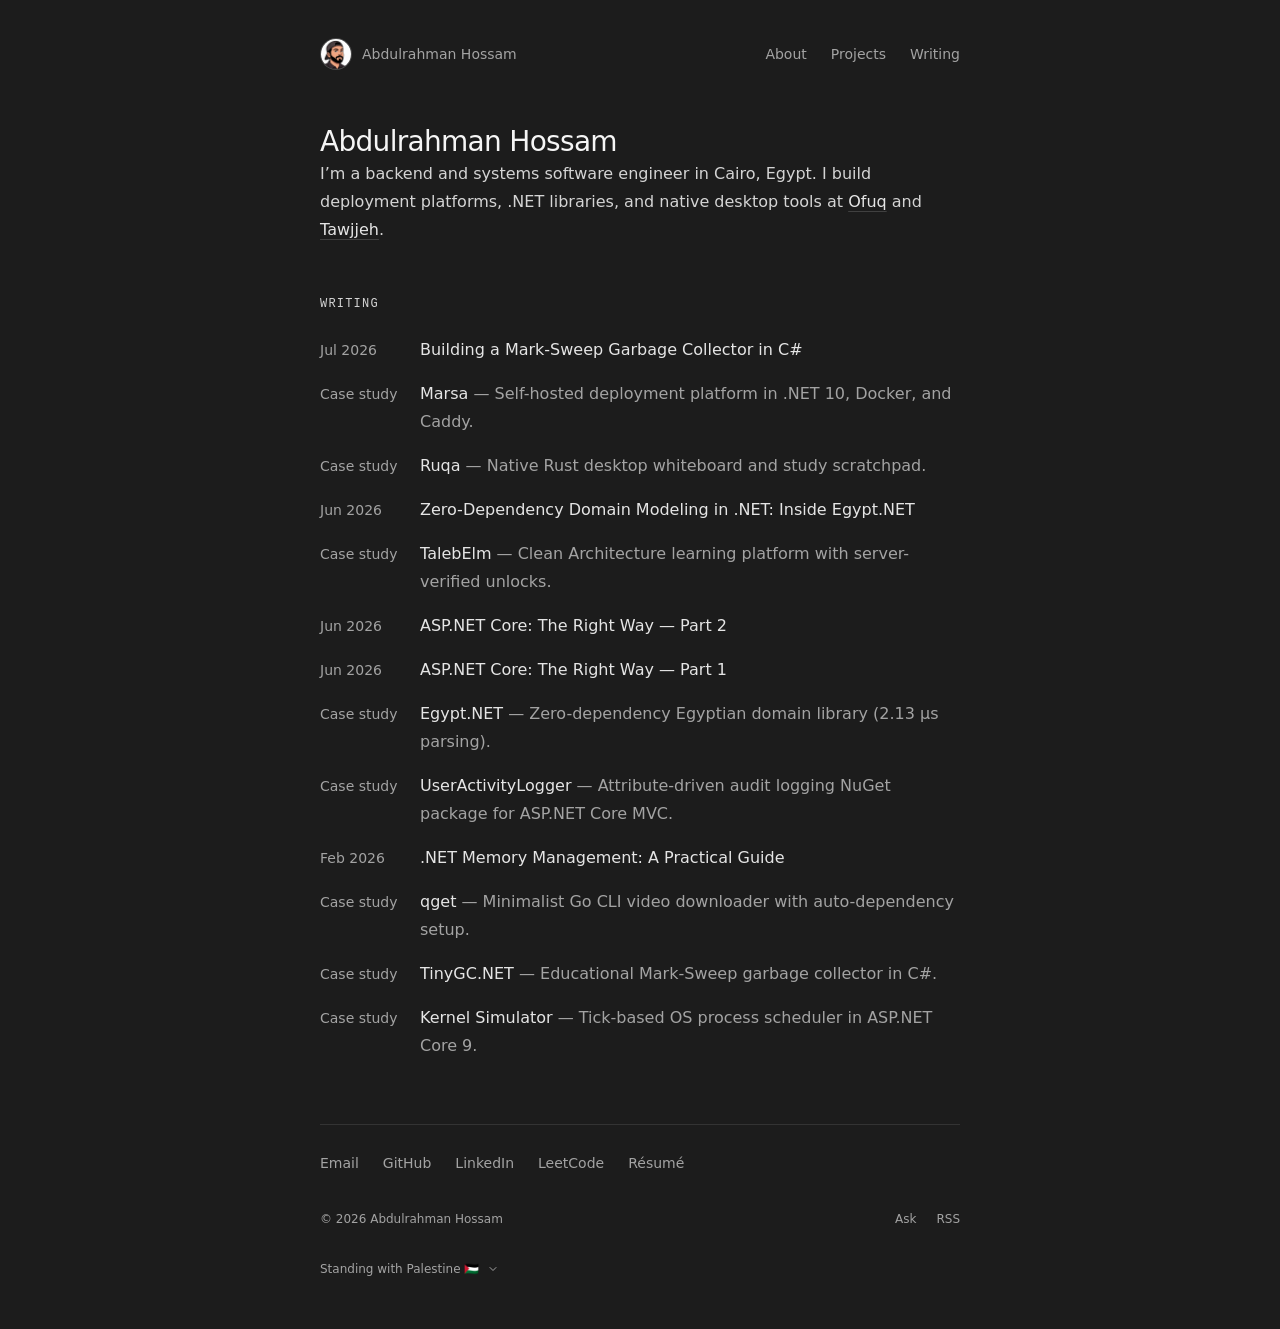
==== commit dd4c86ef: "Remove Open Source experience entry and use Abdulrahman Hossam in header" ====
--- a/index.html
+++ b/index.html
@@ -32,7 +32,7 @@
         <header class="site-header">
             <a href="index.html" class="brand-link" aria-label="Abdulrahman Hossam, home">
                 <img src="images/avatar.jpg" alt="" width="32" height="32" class="brand-avatar">
-                <span class="brand-handle">abdulrahmanhossam.github.io</span>
+                <span class="brand-handle">Abdulrahman Hossam</span>
             </a>
             <nav class="site-nav" aria-label="Main navigation">
                 <a href="about.html" class="nav-item">About</a>
